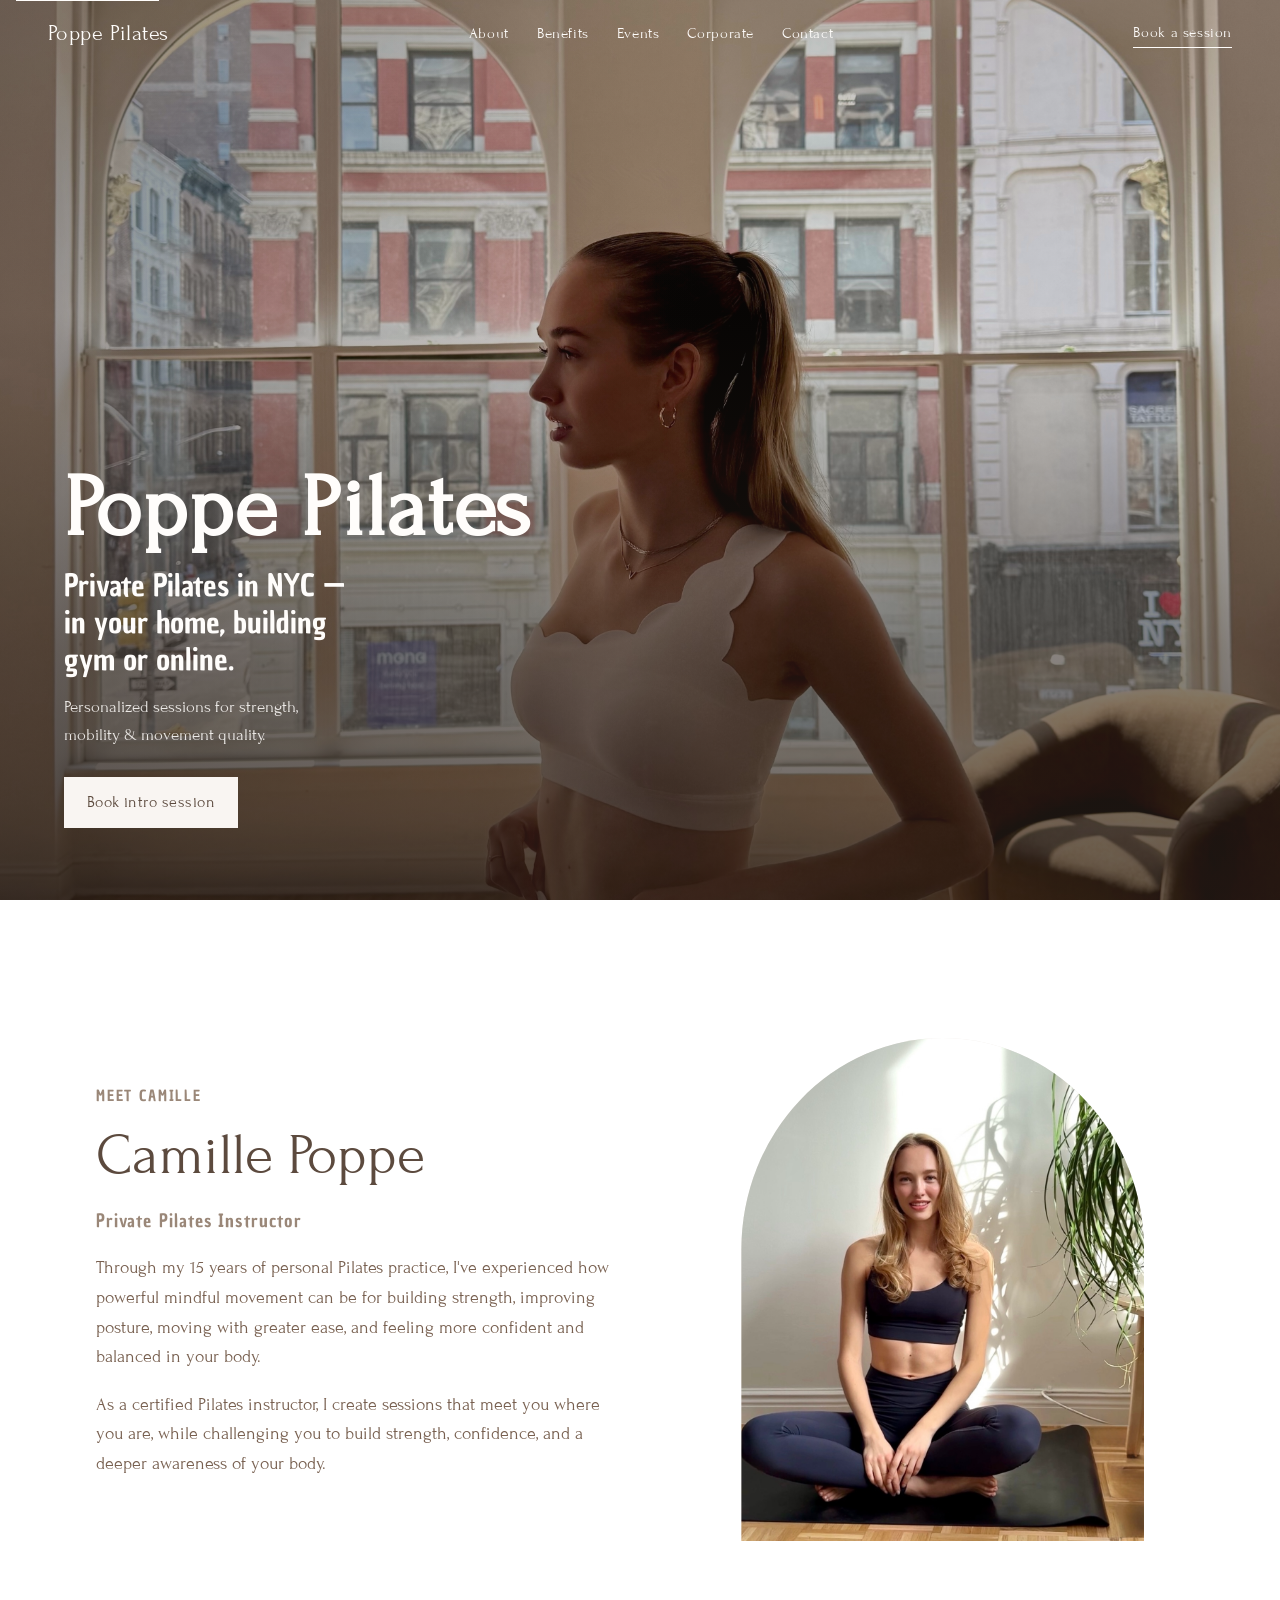
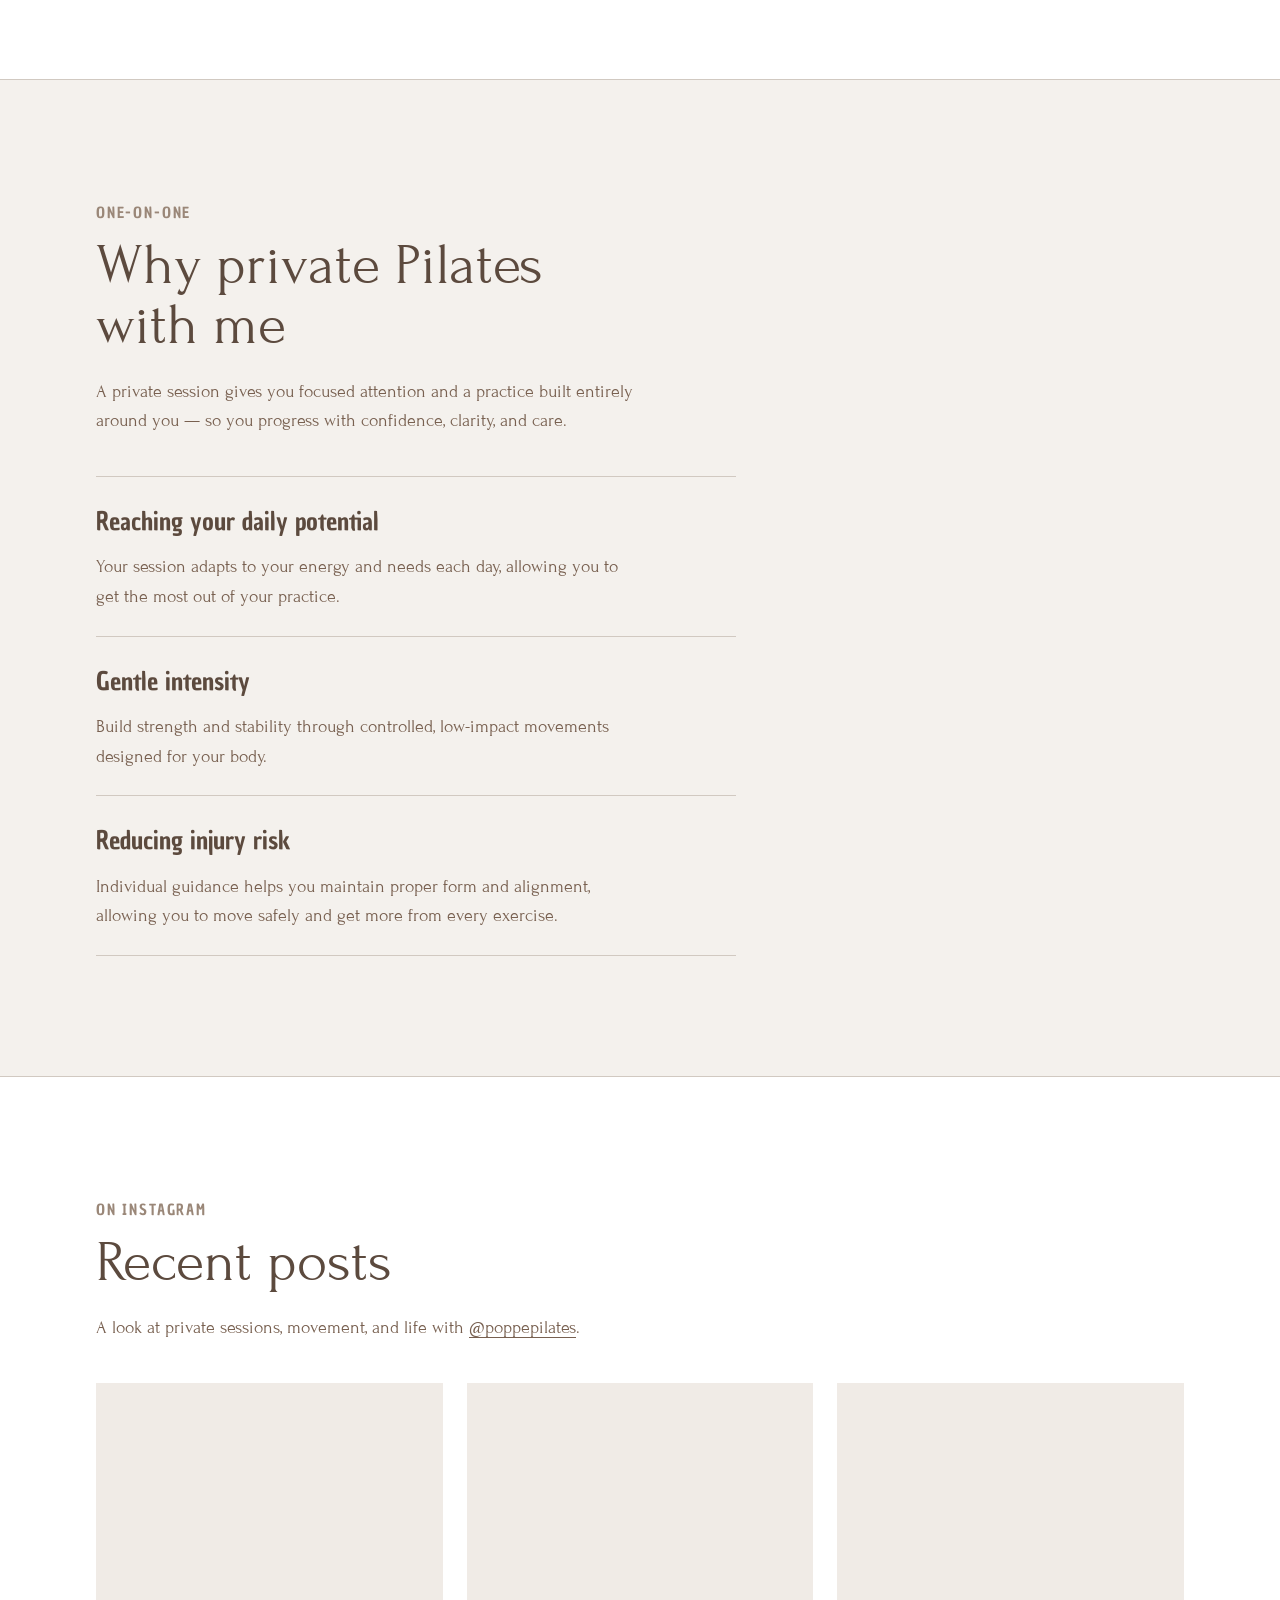
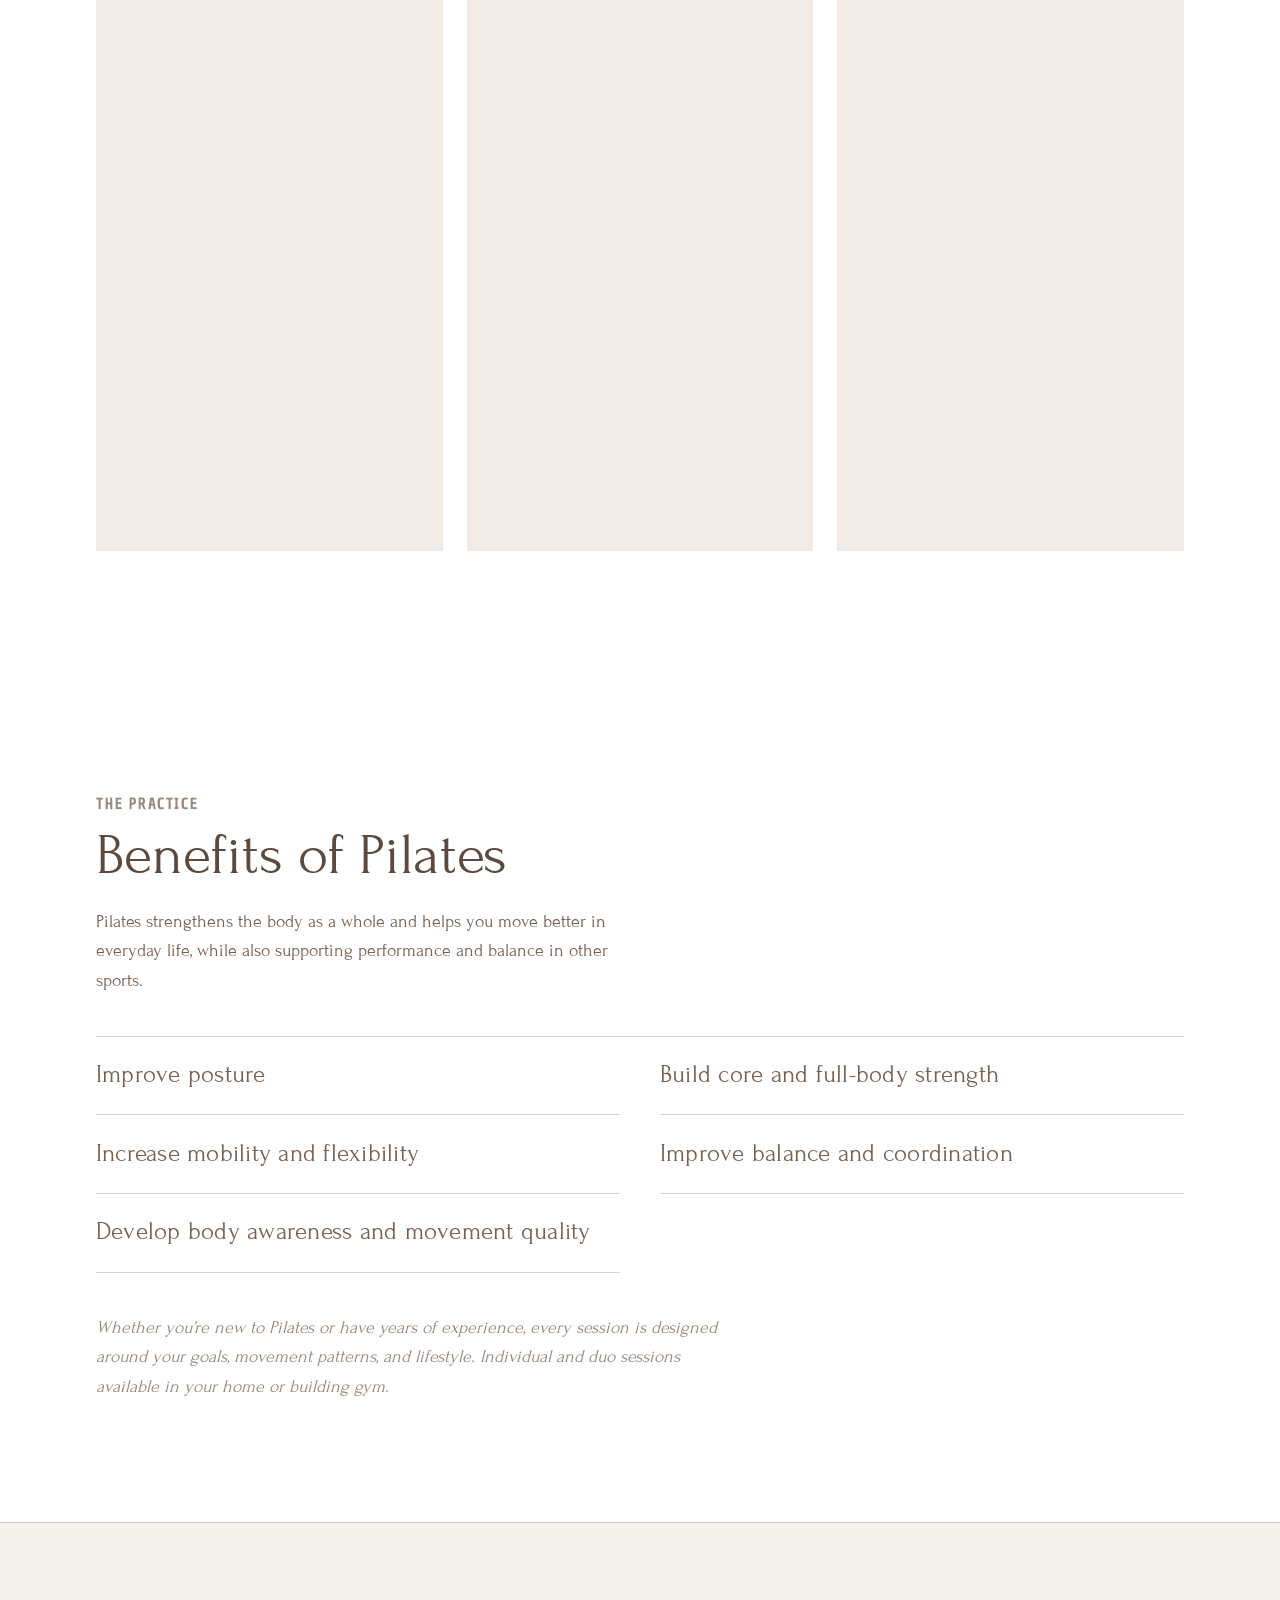
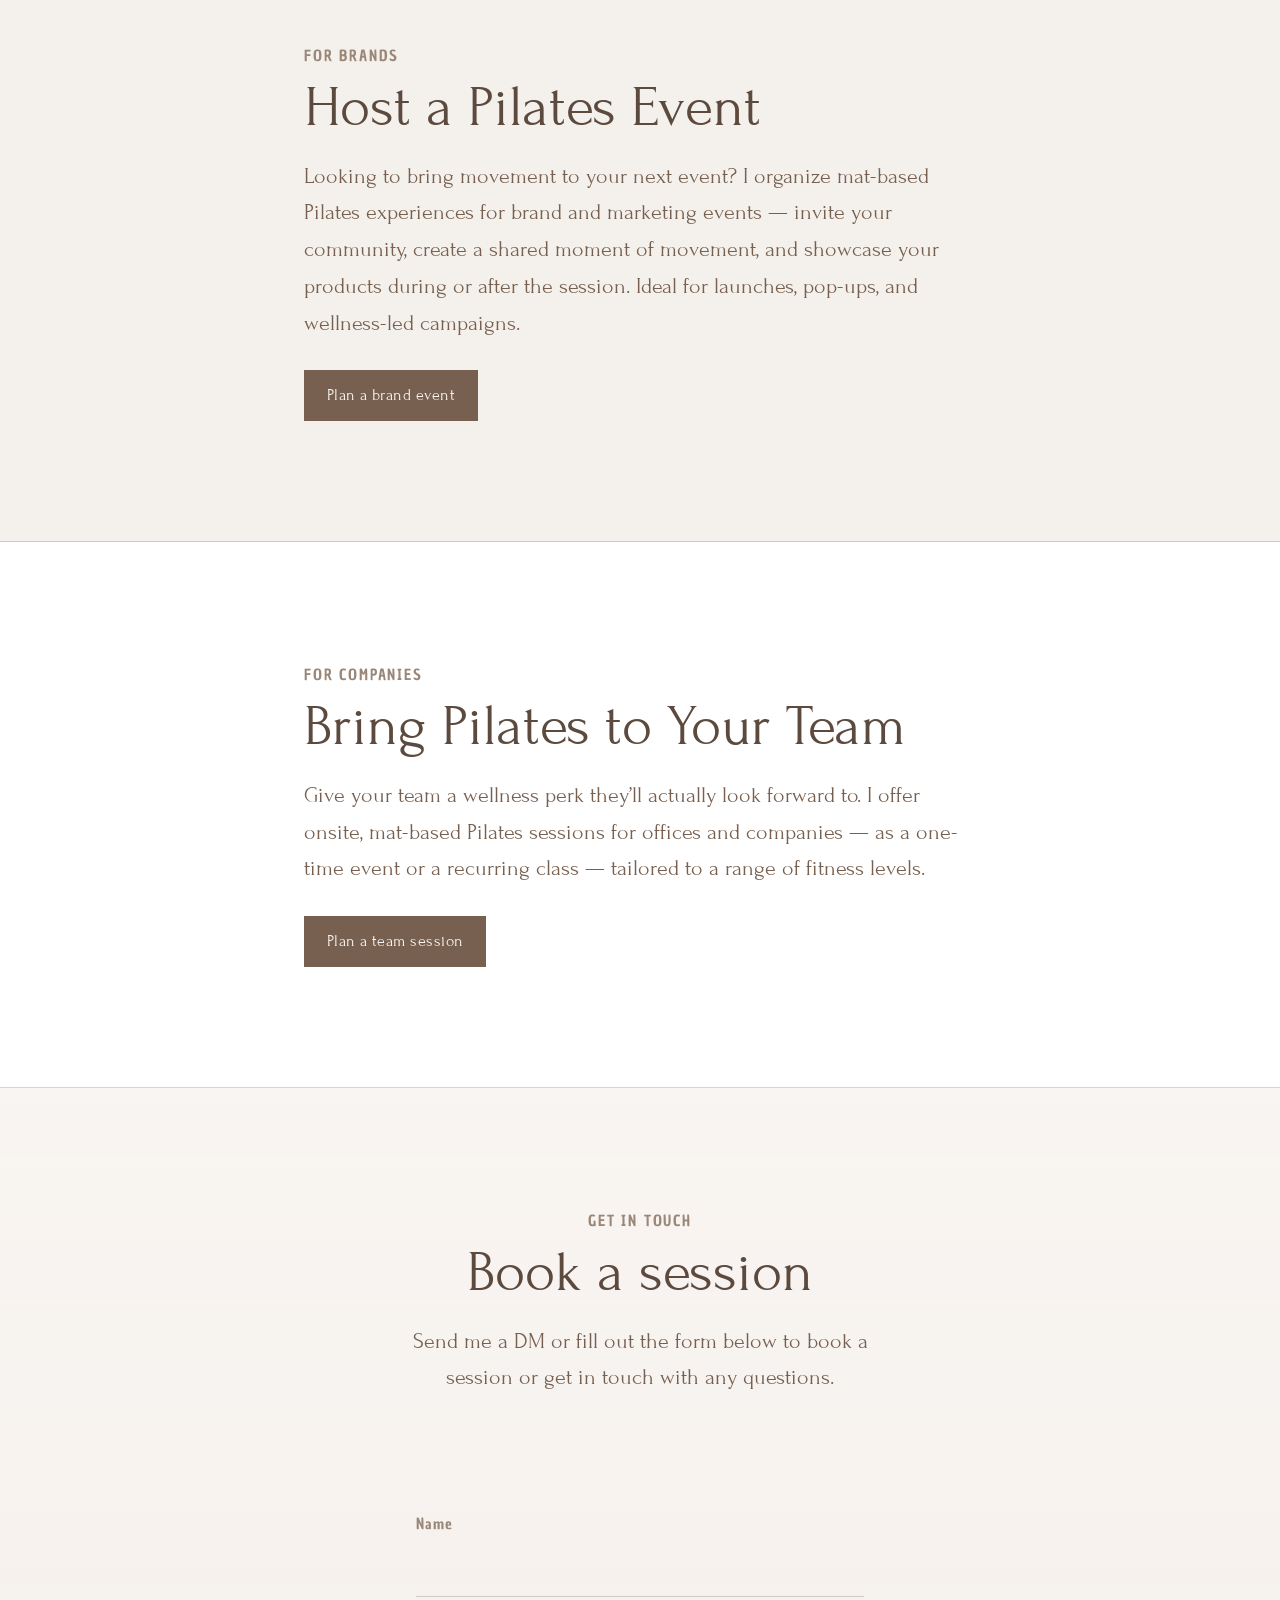
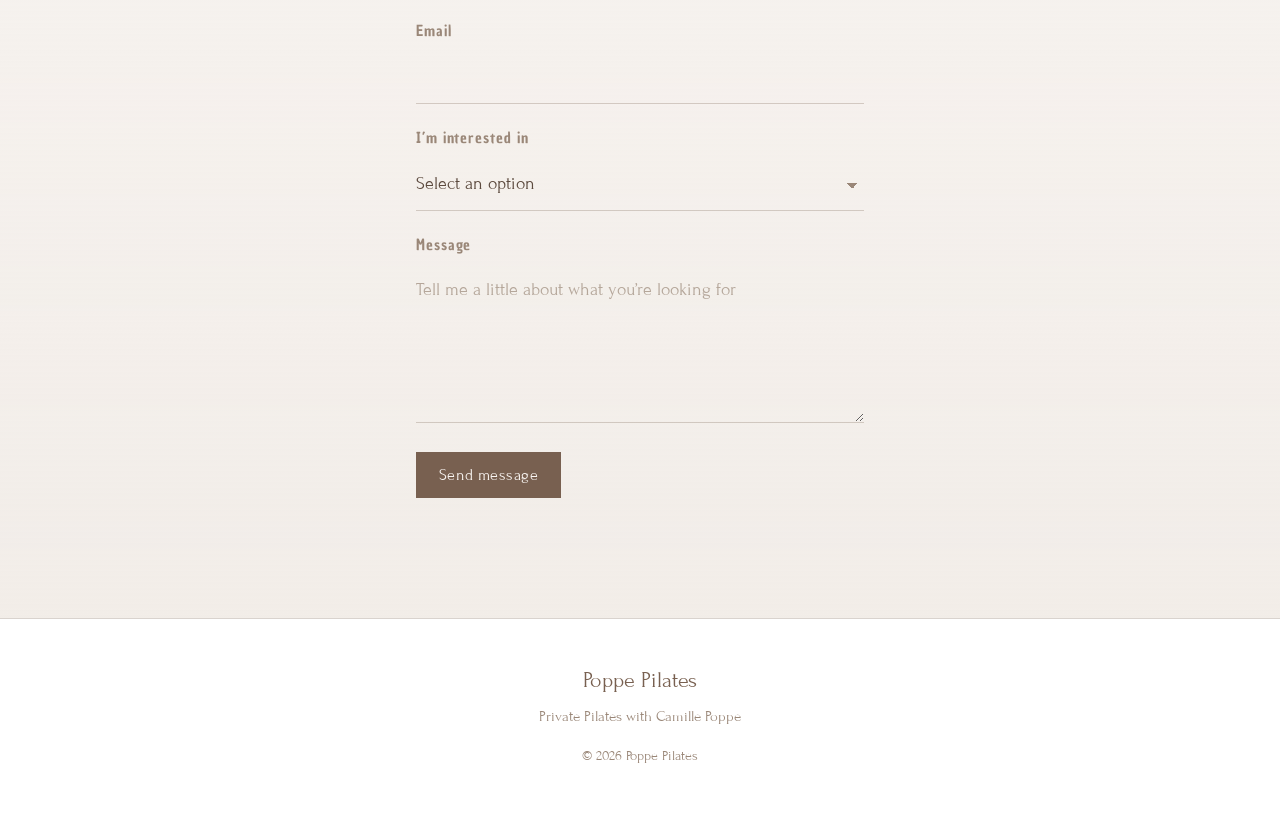
==== index.html @ 3afe51bf "Add Instagram recent posts section above Benefits. Embed the latest three @poppepilates posts in a r" ====
<!DOCTYPE html>
<html lang="en">
  <head>
    <meta charset="UTF-8" />
    <meta name="viewport" content="width=device-width, initial-scale=1.0" />
    <title>Poppe Pilates | Private Pilates with Camille Poppe</title>
    <meta
      name="description"
      content="Private Pilates in your home, building gym or online. Personalized sessions for strength, mobility and movement quality with Camille Poppe."
    />
    <link rel="preconnect" href="https://fonts.googleapis.com" />
    <link rel="preconnect" href="https://fonts.gstatic.com" crossorigin />
    <link
      href="https://fonts.googleapis.com/css2?family=Chau+Philomene+One&amp;family=Forum&amp;display=swap"
      rel="stylesheet"
    />
    <link rel="stylesheet" href="css/styles.css" />
  </head>
  <body>
    <a class="skip-link" href="#main">Skip to content</a>

    <header class="site-header" data-header>
      <a class="logo" href="#top">Poppe Pilates</a>
      <nav class="nav" aria-label="Primary">
        <a href="#about">About</a>
        <a href="#benefits">Benefits</a>
        <a href="#events">Events</a>
        <a href="#corporate">Corporate</a>
        <a href="#contact">Contact</a>
      </nav>
      <a class="header-cta" href="#contact">Book a session</a>
      <button
        class="nav-toggle"
        type="button"
        aria-expanded="false"
        aria-controls="mobile-nav"
        data-nav-toggle
      >
        <span class="sr-only">Menu</span>
        <span></span>
        <span></span>
      </button>
    </header>

    <div class="mobile-nav" id="mobile-nav" data-mobile-nav hidden>
      <a href="#about">About</a>
      <a href="#benefits">Benefits</a>
      <a href="#brands">Brands</a>
      <a href="#teams">Companies</a>
      <a href="#contact">Contact</a>
      <a class="mobile-cta" href="#contact">Book a Session</a>
    </div>

    <main id="main">
      <section class="hero" id="top">
        <div class="hero-media" aria-hidden="true">
          <img
            src="assets/images/camille2.JPG"
            alt=""
            width="1600"
            height="2000"
            fetchpriority="high"
          />
          <div class="hero-veil"></div>
        </div>
        <div class="hero-content">
          <h1 class="hero-brand reveal" data-reveal>Poppe Pilates</h1>
          <p class="hero-title reveal" data-reveal>
            Private Pilates in NYC &mdash; in your home, building gym or online.
          </p>
          <p class="hero-lede reveal" data-reveal>
            Personalized sessions for strength, mobility &amp; movement quality.
          </p>
          <div class="hero-actions reveal" data-reveal>
            <a class="btn btn-primary" href="#contact">Book intro session</a>
          </div>
        </div>
      </section>

      <section class="section about" id="about">
        <div class="section-inner about-grid">
          <div class="about-copy">
            <p class="eyebrow reveal" data-reveal>Meet Camille</p>
            <h2 class="section-title reveal" data-reveal>Camille Poppe</h2>
            <p class="role reveal" data-reveal>Private Pilates Instructor</p>
            <p class="reveal" data-reveal>
              Through my 15 years of personal Pilates practice, I've experienced
              how powerful mindful movement can be for building strength,
              improving posture, moving with greater ease, and feeling more
              confident and balanced in your body.
            </p>
            <p class="reveal" data-reveal>
              As a certified Pilates instructor, I create sessions that meet you where you are, while challenging you to build strength, confidence, and a deeper awareness of your body.
            </p>
          </div>
          <figure class="about-portrait reveal" data-reveal>
            <div class="portrait-frame">
              <img
                src="assets/images/camille.jpg"
                alt="Camille Poppe seated on a mat, smiling"
                width="900"
                height="1125"
                loading="lazy"
              />
            </div>
          </figure>
        </div>
      </section>

      <section class="section method" id="method">
        <div class="section-inner">
          <div class="benefits-intro">
            <p class="eyebrow reveal" data-reveal>One-on-one</p>
            <h2 class="section-title reveal" data-reveal>
              Why private Pilates with me
            </h2>
            <p class="reveal" data-reveal>
              A private session gives you focused attention and a practice built
              entirely around you &mdash; so you progress with confidence, clarity,
              and care.
            </p>
          </div>
          <div class="private-points">
            <article class="private-point reveal" data-reveal>
              <h3>Reaching your daily potential</h3>
              <p>
                Your session adapts to your energy and needs each day, allowing you to get the most out of your practice.
            </article>
            <article class="private-point reveal" data-reveal>
              <h3>Gentle intensity</h3>
              <p>
               Build strength and stability through controlled, low-impact movements designed for your body. 
              </p>
            </article>
            <article class="private-point reveal" data-reveal>
              <h3>Reducing injury risk</h3>
              <p>
                Individual guidance helps you maintain proper form and alignment, allowing you to move safely and get more from every exercise. 
              </p>
            </article>
          </div>
        </div>
      </section>

      <section class="section instagram" id="instagram">
        <div class="section-inner">
          <div class="instagram-intro">
            <p class="eyebrow reveal" data-reveal>On Instagram</p>
            <h2 class="section-title reveal" data-reveal>Recent posts</h2>
            <p class="reveal" data-reveal>
              A look at private sessions, movement, and life with
              <a
                href="https://www.instagram.com/poppepilates/"
                target="_blank"
                rel="noopener noreferrer"
                >@poppepilates</a
              >.
            </p>
          </div>
          <div class="instagram-grid">
            <iframe
              class="instagram-embed reveal"
              data-reveal
              src="https://www.instagram.com/p/DcHvBOzuPgE/embed"
              title="Latest Instagram post from Poppe Pilates"
              loading="lazy"
              allowtransparency="true"
            ></iframe>
            <iframe
              class="instagram-embed reveal"
              data-reveal
              src="https://www.instagram.com/p/DbtVFc8Olz0/embed"
              title="Recent Instagram post from Poppe Pilates"
              loading="lazy"
              allowtransparency="true"
            ></iframe>
            <iframe
              class="instagram-embed reveal"
              data-reveal
              src="https://www.instagram.com/p/DbtTYXzlq5y/embed"
              title="Recent Instagram post from Poppe Pilates"
              loading="lazy"
              allowtransparency="true"
            ></iframe>
          </div>
        </div>
      </section>

      <section class="section benefits" id="benefits">
        <div class="section-inner">
          <div class="benefits-intro">
            <p class="eyebrow reveal" data-reveal>The practice</p>
            <h2 class="section-title reveal" data-reveal>Benefits of Pilates</h2>
            <p class="reveal" data-reveal>
              Pilates strengthens the body as a whole and helps you move better
              in everyday life, while also supporting performance and balance in
              other sports.
            </p>
          </div>
          <ul class="benefit-list">
            <li class="reveal" data-reveal>Improve posture</li>
            <li class="reveal" data-reveal>Build core and full-body strength</li>
            <li class="reveal" data-reveal>Increase mobility and flexibility</li>
            <li class="reveal" data-reveal>Improve balance and coordination</li>
            <li class="reveal" data-reveal>
              Develop body awareness and movement quality
            </li>
          </ul>
          <p class="personalized reveal" data-reveal>
            Whether you&rsquo;re new to Pilates or have years of experience, every
            session is designed around your goals, movement patterns, and
            lifestyle. Individual and duo sessions available in your home or
            building gym.
          </p>
        </div>
      </section>

      <section class="section offer offer-brands" id="events">
        <div class="section-inner offer-inner">
          <p class="eyebrow reveal" data-reveal>For brands</p>
          <h2 class="section-title reveal" data-reveal>
            Host a Pilates Event
          </h2>
          <p class="lead reveal" data-reveal>
            Looking to bring movement to your next event? I organize mat-based Pilates
            experiences for brand and marketing events &mdash; invite your
            community, create a shared moment of movement, and showcase your
            products during or after the session. Ideal for launches, pop-ups,
            and wellness-led campaigns.
          </p>
          <div class="offer-cta reveal" data-reveal>
            <a class="btn btn-primary" href="#contact">Plan a brand event</a>
          </div>
        </div>
      </section>

      <section class="section offer offer-teams" id="corporate">
        <div class="section-inner offer-inner">
          <p class="eyebrow reveal" data-reveal>For companies</p>
          <h2 class="section-title reveal" data-reveal>
            Bring Pilates to Your Team
          </h2>
          <p class="lead reveal" data-reveal>
            Give your team a wellness perk they&rsquo;ll actually look forward to. I
            offer onsite, mat-based Pilates sessions for offices and companies
            &mdash; as a one-time event or a recurring class &mdash; tailored to
            a range of fitness levels.
          </p>
          <div class="offer-cta reveal" data-reveal>
            <a class="btn btn-primary" href="#contact">Plan a team session</a>
          </div>
        </div>
      </section>

      <section class="section contact" id="contact">
        <div class="section-inner contact-inner">
          <p class="eyebrow reveal" data-reveal>Get in touch</p>
          <h2 class="section-title reveal" data-reveal>Book a session</h2>
          <p class="lead reveal" data-reveal>
            Send me a DM or fill out the form below to book a session or get in touch with any questions.
          </p>

          <p class="instagram-link reveal" data-reveal>
            <a
              href="https://www.instagram.com/poppepilates"
              target="_blank"
              rel="noopener noreferrer"
            >
              <span class="contact-icon" aria-hidden="true">
                <svg viewBox="0 0 24 24" fill="none" stroke="currentColor" stroke-width="1.4">
                  <rect x="4" y="4" width="16" height="16" rx="4" />
                  <circle cx="12" cy="12" r="3.5" />
                  <circle cx="17.2" cy="6.8" r="0.8" fill="currentColor" stroke="none" />
                </svg>
              </span>
              @poppepilates
            </a>
          </p>

          <form
            class="contact-form reveal"
            data-reveal
            action="https://formsubmit.co/camille@poppepilates.com"
            method="POST"
          >
            <input type="hidden" name="_subject" value="New inquiry from Poppe Pilates website" />
            <input type="hidden" name="_template" value="table" />
            <input type="hidden" name="_captcha" value="false" />
            <input type="text" name="_honey" class="honey" tabindex="-1" autocomplete="off" aria-hidden="true" />

            <label>
              <span>Name</span>
              <input type="text" name="name" required autocomplete="name" />
            </label>

            <label>
              <span>Email</span>
              <input type="email" name="email" required autocomplete="email" />
            </label>

            <label>
              <span>I&rsquo;m interested in</span>
              <select name="interest" required>
                <option value="" disabled selected>Select an option</option>
                <option value="Private session">Private session</option>
                <option value="Duo session">Duo session</option>
                <option value="Team / company session">Team / company session</option>
                <option value="Brand event">Brand event</option>
                <option value="Other">Other</option>
              </select>
            </label>

            <label>
              <span>Message</span>
              <textarea name="message" rows="5" required placeholder="Tell me a little about what you&rsquo;re looking for"></textarea>
            </label>

            <button class="btn btn-primary" type="submit">Send message</button>
          </form>
        </div>
      </section>
    </main>

    <footer class="site-footer">
      <p class="footer-brand">Poppe Pilates</p>
      <p>Private Pilates with Camille Poppe</p>
      <p class="footer-meta">&copy; <span data-year></span> Poppe Pilates</p>
    </footer>

    <script src="js/main.js"></script>
  </body>
</html>
---- css/styles.css ----
:root {
  --cream: #f9f5f2;
  --cream-deep: #f0ebe6;
  --taupe: #786050;
  --taupe-soft: #9a8778;
  --taupe-deep: #5c4a3e;
  --ink: #3f322b;
  --line: color-mix(in srgb, var(--taupe) 28%, transparent);
  --white: #fffdfb;
  --font-display: "Forum", "Times New Roman", serif;
  --font-accent: "Chau Philomene One", "Forum", serif;
  --ease: cubic-bezier(0.22, 1, 0.36, 1);
  --header-h: 4.25rem;
}

*,
*::before,
*::after {
  box-sizing: border-box;
}

html {
  scroll-behavior: smooth;
}

body {
  margin: 0;
  font-family: var(--font-display);
  font-size: 1.125rem;
  line-height: 1.65;
  color: var(--taupe);
  background:
    radial-gradient(ellipse 80% 50% at 10% 0%, #fff 0%, transparent 55%),
    radial-gradient(ellipse 60% 40% at 90% 20%, #efe8e1 0%, transparent 50%),
    linear-gradient(180deg, var(--cream) 0%, var(--cream-deep) 100%);
  background-attachment: fixed;
  -webkit-font-smoothing: antialiased;
  text-rendering: optimizeLegibility;
}

img {
  max-width: 100%;
  display: block;
}

a {
  color: inherit;
  text-decoration-thickness: 1px;
  text-underline-offset: 0.22em;
}

a:hover {
  color: var(--taupe-deep);
}

.sr-only {
  position: absolute;
  width: 1px;
  height: 1px;
  padding: 0;
  margin: -1px;
  overflow: hidden;
  clip: rect(0, 0, 0, 0);
  white-space: nowrap;
  border: 0;
}

.skip-link {
  position: absolute;
  left: 1rem;
  top: -3rem;
  z-index: 100;
  background: var(--white);
  padding: 0.6rem 1rem;
  transition: top 0.2s var(--ease);
}

.skip-link:focus {
  top: 1rem;
}

/* Header */
.site-header {
  position: fixed;
  inset: 0 0 auto;
  z-index: 50;
  display: flex;
  align-items: center;
  justify-content: space-between;
  gap: 1.5rem;
  height: var(--header-h);
  padding: 0 clamp(1.25rem, 4vw, 3rem);
  transition:
    background 0.35s var(--ease),
    color 0.35s var(--ease),
    box-shadow 0.35s var(--ease),
    backdrop-filter 0.35s var(--ease);
  color: var(--white);
}

.site-header.is-scrolled,
.site-header.is-open {
  background: color-mix(in srgb, var(--cream) 92%, transparent);
  color: var(--taupe);
  backdrop-filter: blur(12px);
  box-shadow: 0 1px 0 var(--line);
}

.logo {
  font-family: var(--font-display);
  font-size: 1.35rem;
  letter-spacing: 0.02em;
  text-decoration: none;
}

.nav {
  display: none;
  gap: 1.75rem;
}

.nav a,
.header-cta {
  text-decoration: none;
  font-size: 0.95rem;
  letter-spacing: 0.04em;
}

.header-cta {
  display: none;
  border-bottom: 1px solid currentColor;
  padding-bottom: 0.1rem;
}

.nav-toggle {
  width: 2.5rem;
  height: 2.5rem;
  border: 0;
  background: transparent;
  color: inherit;
  display: grid;
  place-content: center;
  gap: 0.4rem;
  cursor: pointer;
  padding: 0;
}

.nav-toggle span:not(.sr-only) {
  display: block;
  width: 1.35rem;
  height: 1.5px;
  background: currentColor;
  transition: transform 0.3s var(--ease), opacity 0.3s var(--ease);
}

.site-header.is-open .nav-toggle span:nth-child(2) {
  transform: translateY(2.75px) rotate(45deg);
}

.site-header.is-open .nav-toggle span:nth-child(3) {
  transform: translateY(-2.75px) rotate(-45deg);
}

.mobile-nav {
  position: fixed;
  inset: var(--header-h) 0 auto;
  z-index: 40;
  display: grid;
  gap: 0.25rem;
  padding: 1rem 1.5rem 1.5rem;
  background: color-mix(in srgb, var(--cream) 96%, transparent);
  backdrop-filter: blur(14px);
  border-bottom: 1px solid var(--line);
  transform-origin: top;
  animation: drop 0.35s var(--ease);
}

.mobile-nav[hidden] {
  display: none;
}

.mobile-nav a {
  text-decoration: none;
  padding: 0.85rem 0.25rem;
  font-size: 1.15rem;
  border-bottom: 1px solid var(--line);
}

.mobile-nav .mobile-cta {
  border: 0;
  margin-top: 0.5rem;
  font-family: var(--font-accent);
  letter-spacing: 0.04em;
}

@keyframes drop {
  from {
    opacity: 0;
    transform: translateY(-0.5rem);
  }
  to {
    opacity: 1;
    transform: translateY(0);
  }
}

@media (min-width: 860px) {
  .nav,
  .header-cta {
    display: flex;
  }

  .nav-toggle,
  .mobile-nav {
    display: none !important;
  }
}

/* Hero */
.hero {
  position: relative;
  min-height: 100svh;
  display: grid;
  align-items: end;
  color: var(--white);
  overflow: clip;
}

.hero-media {
  position: absolute;
  inset: 0;
}

.hero-media img {
  width: 100%;
  height: 100%;
  object-fit: cover;
  object-position: center center;
  transform: scale(1.06);
  animation: hero- ken 18s var(--ease) forwards;
}

@keyframes hero-ken {
  to {
    transform: scale(1);
  }
}

.hero-veil {
  position: absolute;
  inset: 0;
  background:
    linear-gradient(
      180deg,
      rgba(40, 30, 24, 0.28) 0%,
      rgba(40, 30, 24, 0.18) 35%,
      rgba(40, 30, 24, 0.55) 72%,
      rgba(40, 30, 24, 0.72) 100%
    ),
    linear-gradient(90deg, rgba(40, 30, 24, 0.35) 0%, transparent 55%);
}

.hero-content {
  position: relative;
  z-index: 1;
  width: min(40rem, 100%);
  padding: calc(var(--header-h) + 2rem) clamp(1.25rem, 5vw, 4rem) clamp(3rem, 8vh, 5rem);
}

.hero-brand {
  margin: 0 0 1rem;
  font-family: var(--font-display);
  font-size: clamp(2.75rem, 9vw, 5.5rem);
  line-height: 0.95;
  letter-spacing: 0.01em;
}

.hero-title {
  margin: 0 0 1rem;
  font-family: var(--font-accent);
  font-weight: 400;
  font-size: clamp(1.35rem, 3.2vw, 1.85rem);
  line-height: 1.25;
  max-width: 18ch;
}

.hero-lede {
  margin: 0 0 1.75rem;
  max-width: 28ch;
  font-size: 1.05rem;
  color: color-mix(in srgb, var(--white) 88%, transparent);
}

.hero-actions {
  display: flex;
  flex-wrap: wrap;
  gap: 0.85rem 1rem;
}

.btn {
  display: inline-flex;
  align-items: center;
  justify-content: center;
  min-height: 2.85rem;
  padding: 0.7rem 1.35rem;
  border: 1px solid transparent;
  font-family: var(--font-display);
  font-size: 1rem;
  letter-spacing: 0.03em;
  text-decoration: none;
  transition:
    background 0.25s var(--ease),
    color 0.25s var(--ease),
    border-color 0.25s var(--ease),
    transform 0.25s var(--ease);
}

.btn:hover {
  transform: translateY(-1px);
}

.btn-primary {
  background: var(--cream);
  color: var(--taupe-deep);
}

.btn-primary:hover {
  background: var(--white);
  color: var(--ink);
}

.btn-ghost {
  border-color: color-mix(in srgb, var(--white) 55%, transparent);
  color: var(--white);
  background: transparent;
}

.btn-ghost:hover {
  border-color: var(--white);
  color: var(--white);
}

/* Sections */
.section {
  padding: clamp(4.5rem, 12vw, 7.5rem) 0;
}

.section-inner {
  width: min(68rem, calc(100% - 2.5rem));
  margin-inline: auto;
}

.section-inner.narrow {
  width: min(40rem, calc(100% - 2.5rem));
}

.eyebrow {
  margin: 0 0 0.65rem;
  font-family: var(--font-accent);
  font-size: 0.95rem;
  letter-spacing: 0.12em;
  text-transform: uppercase;
  color: var(--taupe-soft);
}

.section-title {
  margin: 0 0 1.25rem;
  font-family: var(--font-display);
  font-weight: 400;
  font-size: clamp(2.4rem, 6vw, 3.6rem);
  line-height: 1.05;
  color: var(--taupe-deep);
}

.lead {
  margin: 0;
  font-size: clamp(1.15rem, 2.4vw, 1.35rem);
  line-height: 1.7;
}

.role {
  margin: -0.5rem 0 1.5rem;
  font-family: var(--font-accent);
  letter-spacing: 0.06em;
  color: var(--taupe-soft);
}

/* About */
.about-grid {
  display: grid;
  gap: clamp(2rem, 6vw, 4.5rem);
  align-items: center;
}

.about-copy p {
  margin: 0 0 1.1rem;
  max-width: 36rem;
}

.portrait-frame {
  position: relative;
  overflow: hidden;
  aspect-ratio: 4 / 5;
  clip-path: inset(0 round 50% 50% 0 0 / 42% 42% 0 0);
  background: var(--cream-deep);
}

.portrait-frame img {
  width: 100%;
  height: 100%;
  object-fit: cover;
  object-position: 55% 15%;
}

@media (min-width: 860px) {
  .about-grid {
    grid-template-columns: 1.05fr 0.95fr;
  }
}

/* Method */
.method {
  background: color-mix(in srgb, var(--cream-deep) 70%, transparent);
  border-block: 1px solid var(--line);
}

.private-points {
  display: grid;
  gap: 0;
  max-width: 40rem;
  border-top: 1px solid var(--line);
}

.private-point {
  padding: 1.5rem 0;
  border-bottom: 1px solid var(--line);
}

.private-point h3 {
  margin: 0 0 0.65rem;
  font-family: var(--font-accent);
  font-weight: 400;
  font-size: clamp(1.25rem, 2.8vw, 1.55rem);
  color: var(--taupe-deep);
}

.private-point p {
  margin: 0;
  max-width: 34rem;
  color: var(--taupe);
}

/* Instagram */
.instagram-intro {
  max-width: 34rem;
  margin-bottom: 2.5rem;
}

.instagram-grid {
  display: grid;
  gap: 1.25rem;
  grid-template-columns: 1fr;
}

.instagram-embed {
  width: 100%;
  min-height: 48rem;
  height: 52rem;
  border: 0;
  overflow: hidden;
  background: var(--cream-deep);
}

@media (min-width: 760px) {
  .instagram-grid {
    grid-template-columns: repeat(3, 1fr);
    gap: 1.5rem;
  }

  .instagram-embed {
    min-height: 44rem;
    height: 48rem;
  }
}

/* Benefits */
.benefits-intro {
  max-width: 34rem;
  margin-bottom: 2.5rem;
}

.benefit-list {
  list-style: none;
  margin: 0;
  padding: 0;
  display: grid;
  gap: 0;
  border-top: 1px solid var(--line);
}

.benefit-list li {
  padding: 1.15rem 0;
  border-bottom: 1px solid var(--line);
  font-size: clamp(1.2rem, 2.5vw, 1.55rem);
  letter-spacing: 0.01em;
}

.personalized {
  margin: 2.5rem 0 0;
  max-width: 40rem;
  font-style: italic;
  color: var(--taupe-soft);
}

@media (min-width: 760px) {
  .benefit-list {
    grid-template-columns: 1fr 1fr;
    column-gap: 2.5rem;
  }

  .benefit-list li:nth-child(odd) {
    padding-right: 1rem;
  }
}

/* Offers: teams & brands */
.offer-inner {
  width: min(42rem, calc(100% - 2.5rem));
}

.offer .lead {
  margin-bottom: 1.75rem;
}

.offer-cta .btn-primary {
  background: var(--taupe);
  color: var(--cream);
}

.offer-cta .btn-primary:hover {
  background: var(--taupe-deep);
  color: var(--white);
}

.offer-brands {
  background: color-mix(in srgb, var(--cream-deep) 70%, transparent);
  border-block: 1px solid var(--line);
}

.offer-teams {
  border-bottom: 1px solid var(--line);
}

/* Pricing */
.pricing-note {
  margin: -0.4rem 0 2rem;
  font-style: italic;
  color: var(--taupe-soft);
}

.intro-offer {
  margin: 0 0 2rem;
  padding: 1.75rem 0;
  border-block: 1px solid var(--line);
  max-width: 42rem;
}

.intro-offer h3 {
  margin: 0 0 0.85rem;
  font-family: var(--font-accent);
  font-weight: 400;
  font-size: clamp(1.35rem, 3vw, 1.7rem);
  color: var(--taupe-deep);
}

.intro-offer p {
  margin: 0;
}

.price-list {
  list-style: none;
  margin: 0;
  padding: 0;
  max-width: 34rem;
}

.price-list li {
  display: flex;
  justify-content: space-between;
  gap: 1rem;
  align-items: baseline;
  padding: 1.1rem 0;
  border-bottom: 1px solid var(--line);
  font-size: 1.2rem;
}

.price {
  font-family: var(--font-accent);
  font-size: 1.35rem;
  color: var(--taupe-deep);
  white-space: nowrap;
}

.pricing-cta {
  margin-top: 2.25rem;
}

.pricing .btn-primary {
  background: var(--taupe);
  color: var(--cream);
}

.pricing .btn-primary:hover {
  background: var(--taupe-deep);
  color: var(--white);
}

/* Contact */
.contact {
  background:
    linear-gradient(180deg, transparent, color-mix(in srgb, var(--cream-deep) 80%, transparent)),
    var(--cream);
}

.contact-inner {
  text-align: center;
}

.contact .lead {
  margin-inline: auto;
  max-width: 30rem;
}

.instagram-link {
  margin: 2rem auto 0;
  width: min(28rem, 100%);
}

.instagram-link a {
  display: inline-flex;
  align-items: center;
  gap: 0.75rem;
  text-decoration: none;
  font-size: 1.2rem;
  border-bottom: 1px solid var(--line);
  padding-bottom: 0.35rem;
}

.instagram-link a:hover {
  border-color: var(--taupe);
}

.contact-icon {
  width: 1.5rem;
  height: 1.5rem;
  flex: 0 0 auto;
  color: var(--taupe-soft);
}

.contact-icon svg {
  width: 100%;
  height: 100%;
}

.contact-form {
  margin: 2.75rem auto 0;
  width: min(28rem, 100%);
  display: grid;
  gap: 1.35rem;
  text-align: left;
}

.contact-form label {
  display: grid;
  gap: 0.45rem;
}

.contact-form label span {
  font-family: var(--font-accent);
  font-size: 0.95rem;
  letter-spacing: 0.06em;
  color: var(--taupe-soft);
}

.contact-form input,
.contact-form select,
.contact-form textarea {
  width: 100%;
  border: 0;
  border-bottom: 1px solid var(--line);
  border-radius: 0;
  background: transparent;
  padding: 0.7rem 0;
  font: inherit;
  color: var(--taupe-deep);
  outline: none;
  appearance: none;
  transition: border-color 0.2s var(--ease);
}

.contact-form select {
  background-image: linear-gradient(45deg, transparent 50%, var(--taupe-soft) 50%),
    linear-gradient(135deg, var(--taupe-soft) 50%, transparent 50%);
  background-position: calc(100% - 12px) calc(50% + 2px), calc(100% - 6px) calc(50% + 2px);
  background-size: 6px 6px, 6px 6px;
  background-repeat: no-repeat;
  padding-right: 1.5rem;
}

.contact-form textarea {
  resize: vertical;
  min-height: 7rem;
  line-height: 1.5;
}

.contact-form input:focus,
.contact-form select:focus,
.contact-form textarea:focus {
  border-color: var(--taupe);
}

.contact-form input::placeholder,
.contact-form textarea::placeholder {
  color: color-mix(in srgb, var(--taupe-soft) 70%, transparent);
}

.contact-form .btn-primary {
  justify-self: start;
  margin-top: 0.5rem;
  background: var(--taupe);
  color: var(--cream);
  cursor: pointer;
}

.contact-form .btn-primary:hover {
  background: var(--taupe-deep);
  color: var(--white);
}

.contact-form .honey {
  position: absolute;
  left: -9999px;
  width: 1px;
  height: 1px;
  opacity: 0;
  pointer-events: none;
}

/* Footer */
.site-footer {
  padding: 2.5rem clamp(1.25rem, 4vw, 3rem) 3rem;
  border-top: 1px solid var(--line);
  text-align: center;
  color: var(--taupe-soft);
  font-size: 0.95rem;
}

.footer-brand {
  margin: 0 0 0.35rem;
  font-family: var(--font-display);
  font-size: 1.4rem;
  color: var(--taupe);
}

.site-footer p {
  margin: 0.25rem 0;
}

.footer-meta {
  margin-top: 1rem !important;
  font-size: 0.85rem;
}

/* Motion */
.reveal {
  opacity: 0;
  transform: translateY(1.1rem);
  transition:
    opacity 0.8s var(--ease),
    transform 0.8s var(--ease);
}

.reveal.is-visible {
  opacity: 1;
  transform: none;
}

.hero .reveal {
  transition-delay: 0.05s;
}

.hero .hero-title {
  transition-delay: 0.18s;
}

.hero .hero-lede {
  transition-delay: 0.3s;
}

.hero .hero-actions {
  transition-delay: 0.42s;
}

@media (prefers-reduced-motion: reduce) {
  html {
    scroll-behavior: auto;
  }

  .hero-media img,
  .reveal,
  .mobile-nav {
    animation: none !important;
    transition: none !important;
    opacity: 1 !important;
    transform: none !important;
  }
}
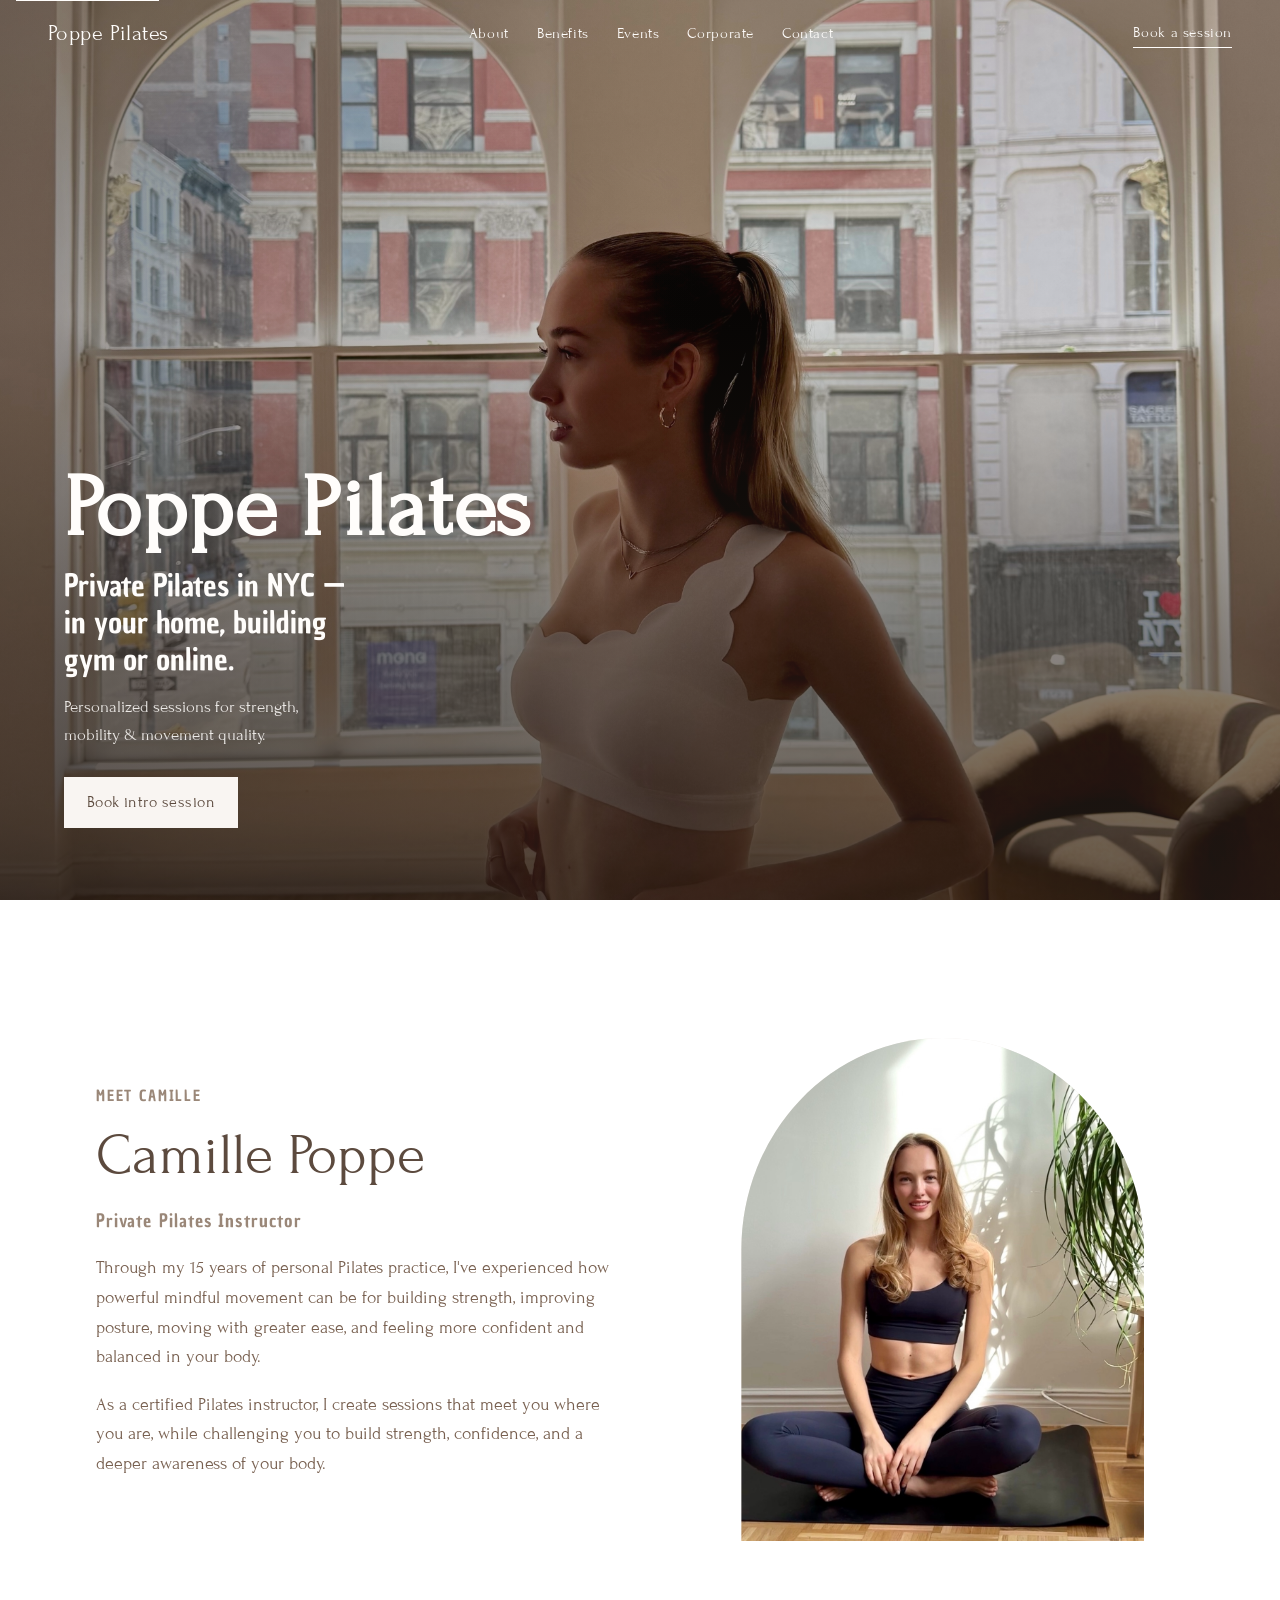
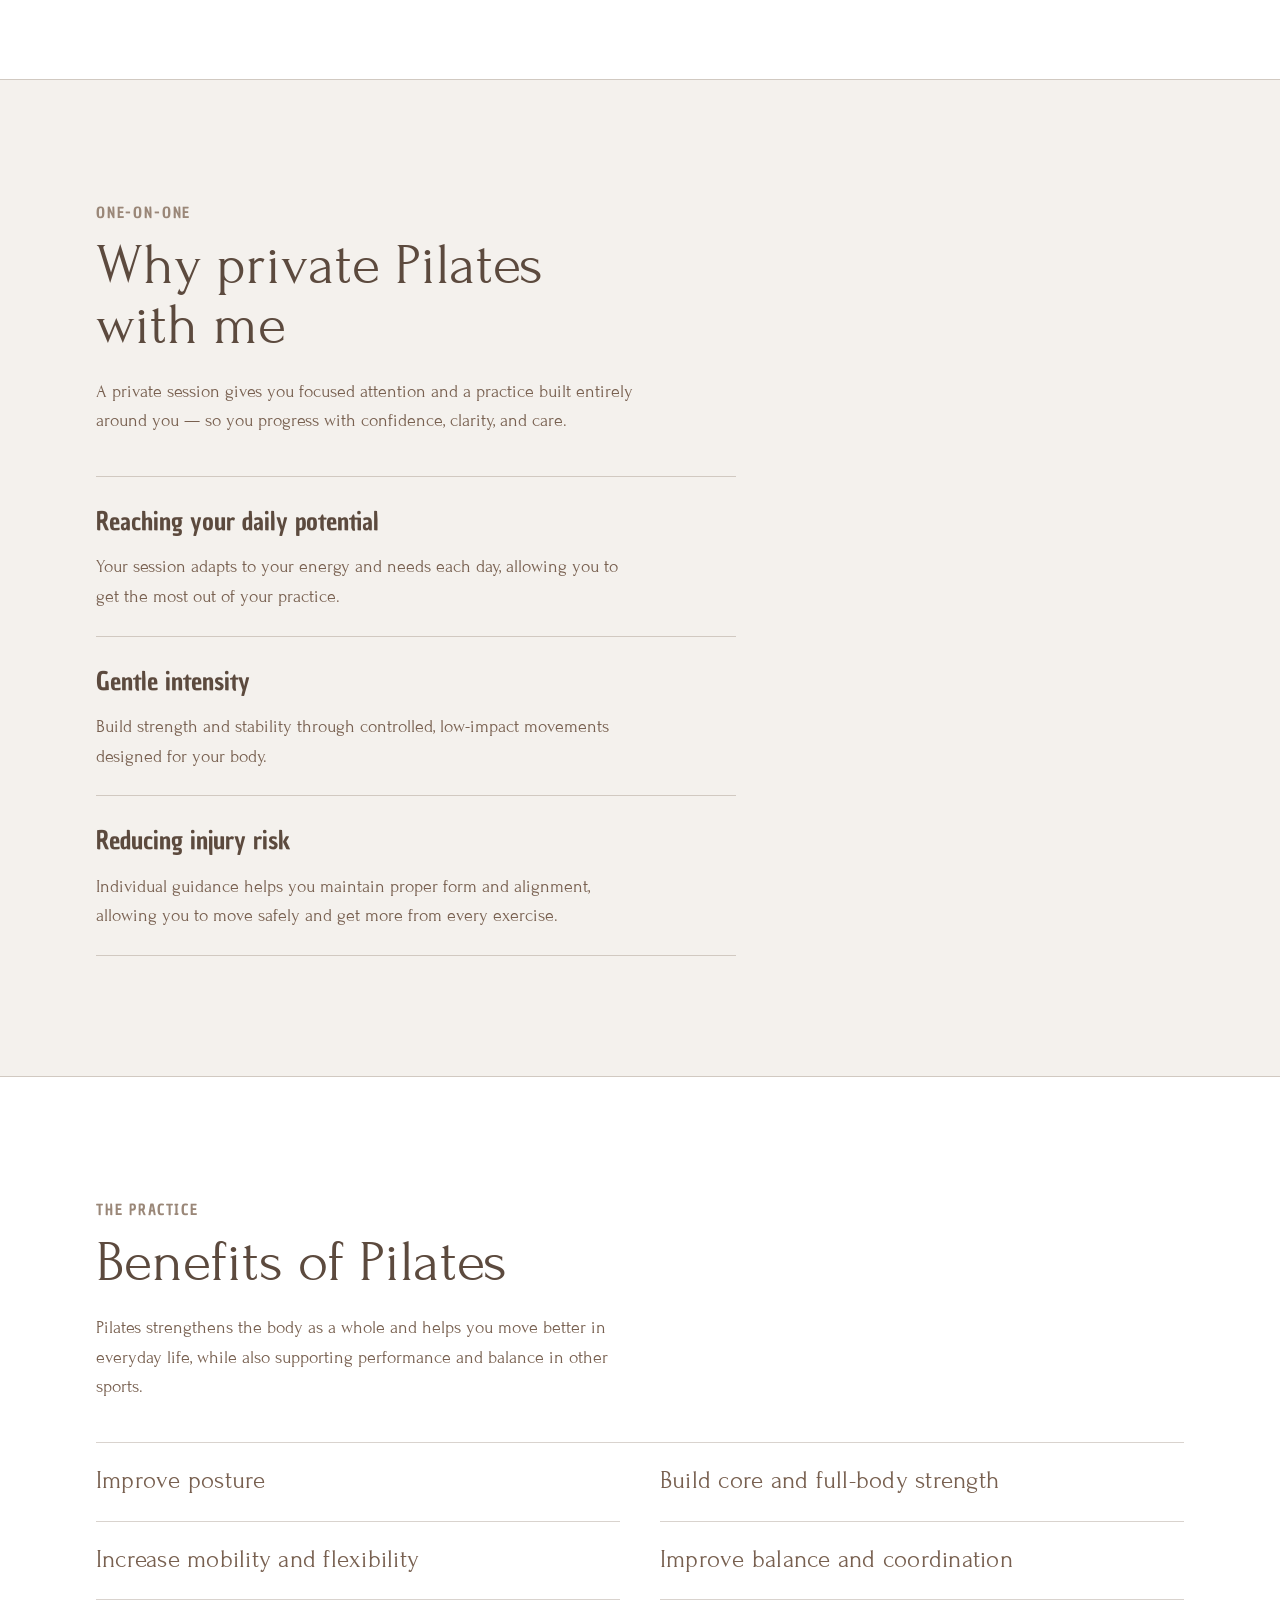
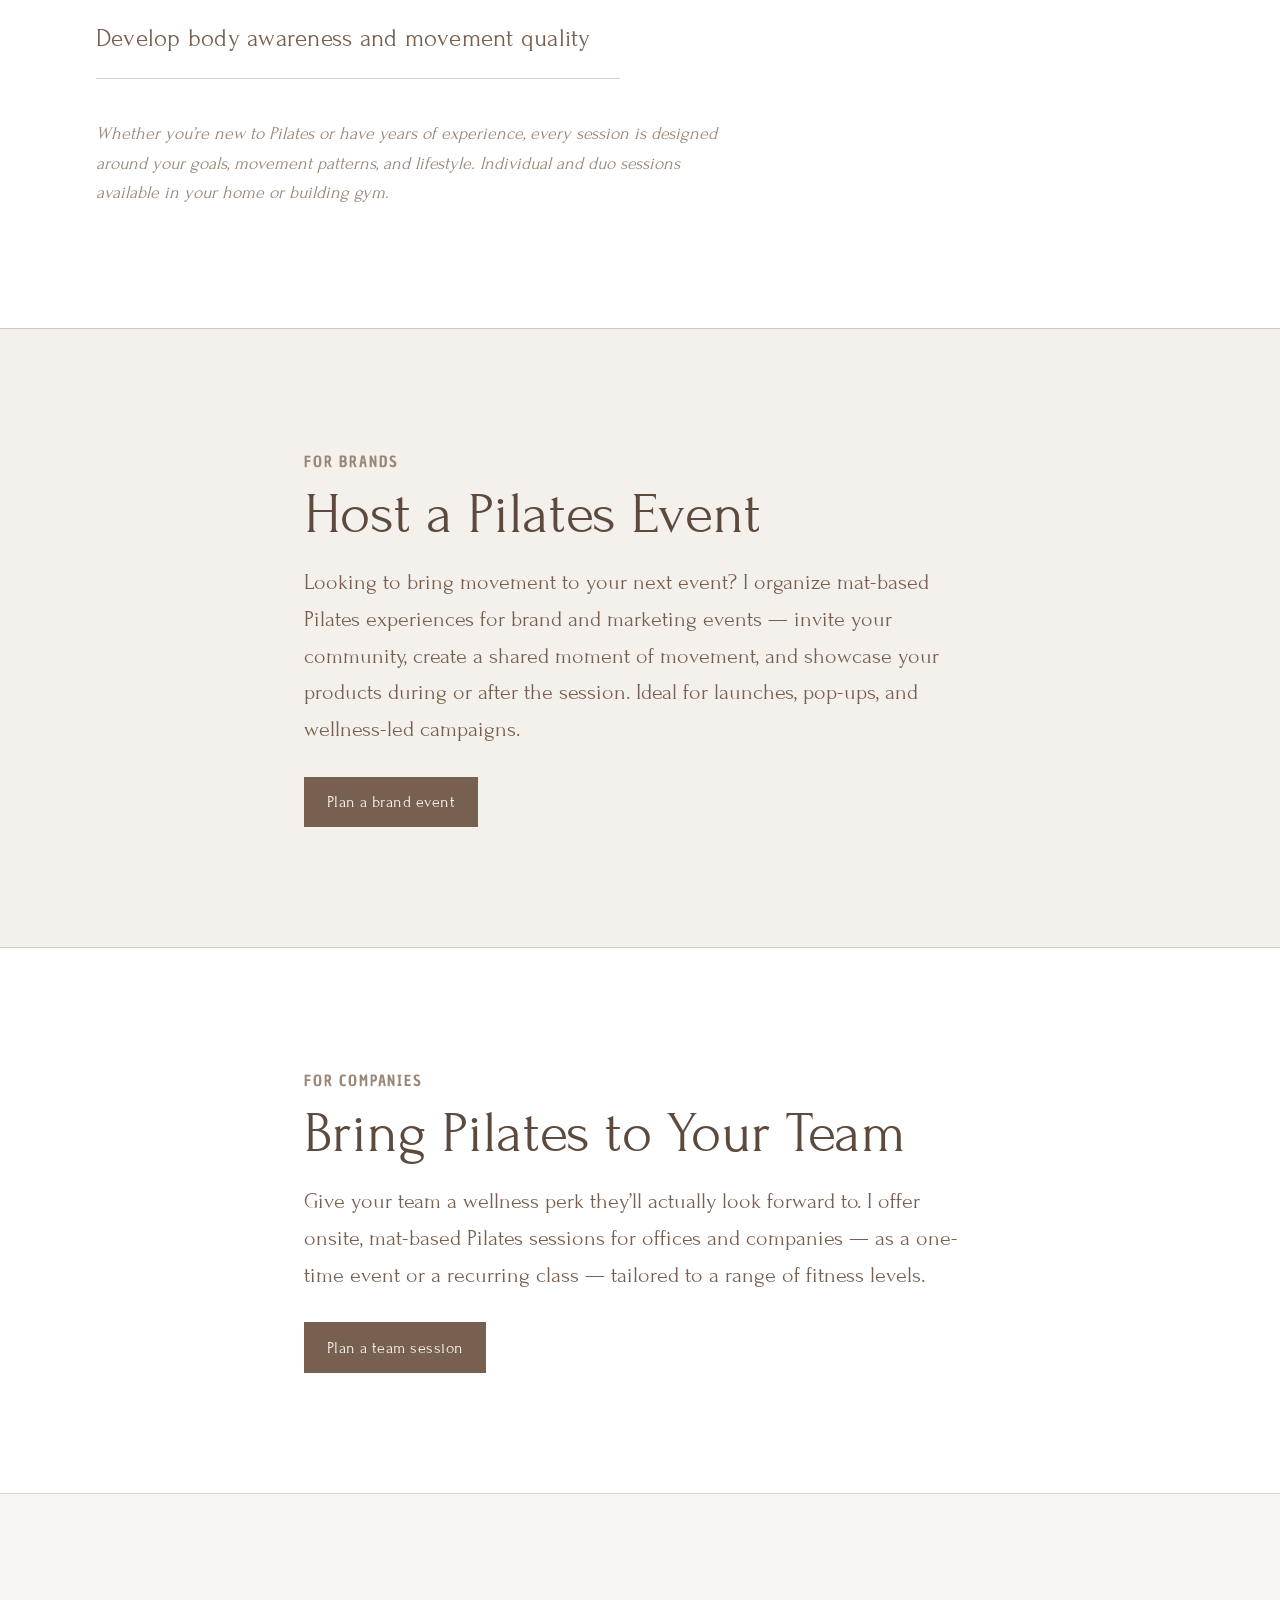
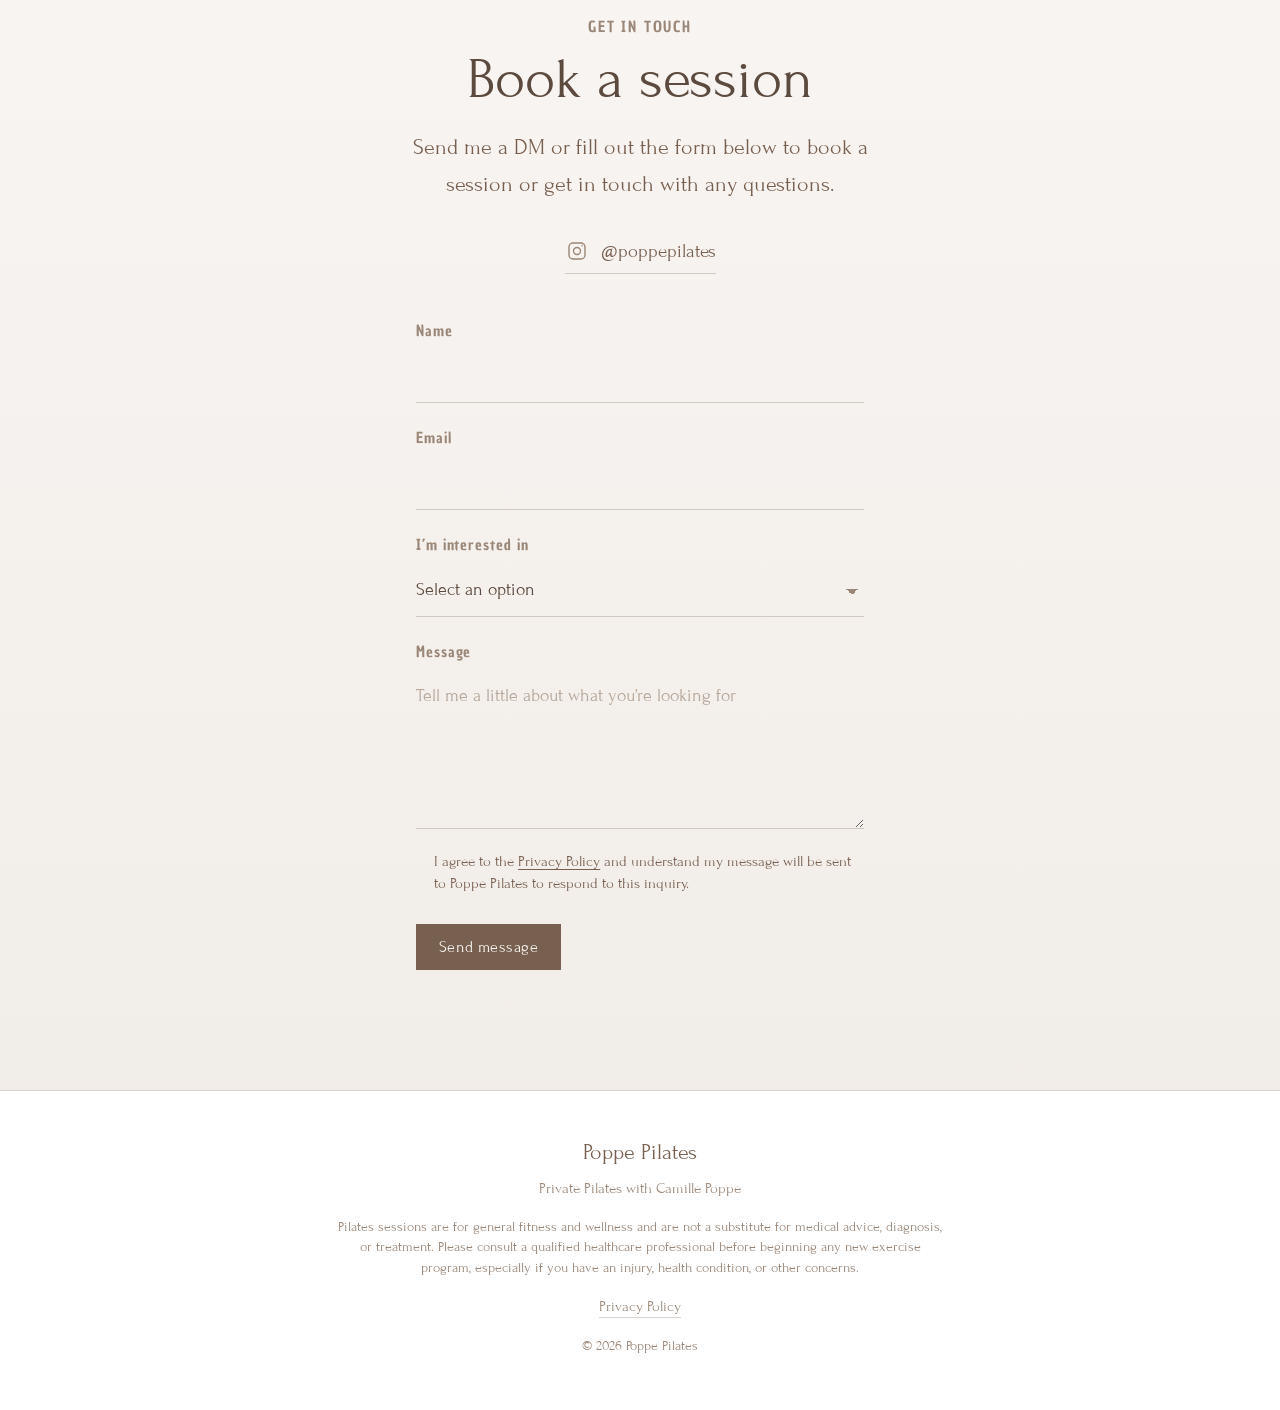
==== commit 2e8ed6e4: "Revert "Add Instagram recent posts section above Benefits." This reverts commit 3afe51bfdabb97b2bf4c" ====
--- a/index.html
+++ b/index.html
@@ -142,50 +142,6 @@
         </div>
       </section>
 
-      <section class="section instagram" id="instagram">
-        <div class="section-inner">
-          <div class="instagram-intro">
-            <p class="eyebrow reveal" data-reveal>On Instagram</p>
-            <h2 class="section-title reveal" data-reveal>Recent posts</h2>
-            <p class="reveal" data-reveal>
-              A look at private sessions, movement, and life with
-              <a
-                href="https://www.instagram.com/poppepilates/"
-                target="_blank"
-                rel="noopener noreferrer"
-                >@poppepilates</a
-              >.
-            </p>
-          </div>
-          <div class="instagram-grid">
-            <iframe
-              class="instagram-embed reveal"
-              data-reveal
-              src="https://www.instagram.com/p/DcHvBOzuPgE/embed"
-              title="Latest Instagram post from Poppe Pilates"
-              loading="lazy"
-              allowtransparency="true"
-            ></iframe>
-            <iframe
-              class="instagram-embed reveal"
-              data-reveal
-              src="https://www.instagram.com/p/DbtVFc8Olz0/embed"
-              title="Recent Instagram post from Poppe Pilates"
-              loading="lazy"
-              allowtransparency="true"
-            ></iframe>
-            <iframe
-              class="instagram-embed reveal"
-              data-reveal
-              src="https://www.instagram.com/p/DbtTYXzlq5y/embed"
-              title="Recent Instagram post from Poppe Pilates"
-              loading="lazy"
-              allowtransparency="true"
-            ></iframe>
-          </div>
-        </div>
-      </section>
-
       <section class="section benefits" id="benefits">
         <div class="section-inner">
           <div class="benefits-intro">
@@ -285,7 +241,7 @@
           >
             <input type="hidden" name="_subject" value="New inquiry from Poppe Pilates website" />
             <input type="hidden" name="_template" value="table" />
-            <input type="hidden" name="_captcha" value="false" />
+            <input type="hidden" name="_captcha" value="true" />
             <input type="text" name="_honey" class="honey" tabindex="-1" autocomplete="off" aria-hidden="true" />
 
             <label>
@@ -315,6 +271,16 @@
               <textarea name="message" rows="5" required placeholder="Tell me a little about what you&rsquo;re looking for"></textarea>
             </label>
 
+            <label class="consent">
+              <input type="checkbox" name="privacy_consent" value="yes" required />
+              <span
+                >I agree to the
+                <a href="privacy.html">Privacy Policy</a> and understand my
+                message will be sent to Poppe Pilates to respond to this
+                inquiry.</span
+              >
+            </label>
+
             <button class="btn btn-primary" type="submit">Send message</button>
           </form>
         </div>
@@ -324,6 +290,16 @@
     <footer class="site-footer">
       <p class="footer-brand">Poppe Pilates</p>
       <p>Private Pilates with Camille Poppe</p>
+      <p class="footer-disclaimer">
+        Pilates sessions are for general fitness and wellness and are not a
+        substitute for medical advice, diagnosis, or treatment. Please consult a
+        qualified healthcare professional before beginning any new exercise
+        program, especially if you have an injury, health condition, or other
+        concerns.
+      </p>
+      <p class="footer-links">
+        <a href="privacy.html">Privacy Policy</a>
+      </p>
       <p class="footer-meta">&copy; <span data-year></span> Poppe Pilates</p>
     </footer>
 
--- a/css/styles.css
+++ b/css/styles.css
@@ -449,39 +449,6 @@
   color: var(--taupe);
 }
 
-/* Instagram */
-.instagram-intro {
-  max-width: 34rem;
-  margin-bottom: 2.5rem;
-}
-
-.instagram-grid {
-  display: grid;
-  gap: 1.25rem;
-  grid-template-columns: 1fr;
-}
-
-.instagram-embed {
-  width: 100%;
-  min-height: 48rem;
-  height: 52rem;
-  border: 0;
-  overflow: hidden;
-  background: var(--cream-deep);
-}
-
-@media (min-width: 760px) {
-  .instagram-grid {
-    grid-template-columns: repeat(3, 1fr);
-    gap: 1.5rem;
-  }
-
-  .instagram-embed {
-    min-height: 44rem;
-    height: 48rem;
-  }
-}
-
 /* Benefits */
 .benefits-intro {
   max-width: 34rem;
@@ -736,6 +703,34 @@
   color: var(--white);
 }
 
+.contact-form .consent {
+  display: grid;
+  grid-template-columns: auto 1fr;
+  gap: 0.7rem;
+  align-items: start;
+  font-size: 0.95rem;
+  line-height: 1.45;
+  color: var(--taupe);
+}
+
+.contact-form .consent input {
+  width: auto;
+  margin-top: 0.2rem;
+  accent-color: var(--taupe);
+}
+
+.contact-form .consent span {
+  font-family: var(--font-display);
+  font-size: 0.95rem;
+  letter-spacing: 0;
+  text-transform: none;
+  color: var(--taupe);
+}
+
+.contact-form .consent a {
+  text-underline-offset: 0.18em;
+}
+
 .contact-form .honey {
   position: absolute;
   left: -9999px;
@@ -745,6 +740,51 @@
   pointer-events: none;
 }
 
+/* Legal */
+.legal {
+  padding-top: calc(var(--header-h) + 2.5rem);
+}
+
+.legal-inner {
+  width: min(42rem, calc(100% - 2.5rem));
+}
+
+.legal .section-title {
+  margin-bottom: 0.75rem;
+}
+
+.legal-updated {
+  margin: 0 0 2rem;
+  color: var(--taupe-soft);
+  font-style: italic;
+}
+
+.legal h2 {
+  margin: 2rem 0 0.75rem;
+  font-family: var(--font-accent);
+  font-weight: 400;
+  font-size: 1.35rem;
+  color: var(--taupe-deep);
+}
+
+.legal p,
+.legal li {
+  color: var(--taupe);
+}
+
+.legal ul {
+  margin: 0 0 1rem;
+  padding-left: 1.2rem;
+}
+
+.legal li {
+  margin: 0.35rem 0;
+}
+
+.legal-back {
+  margin-top: 2.5rem;
+}
+
 /* Footer */
 .site-footer {
   padding: 2.5rem clamp(1.25rem, 4vw, 3rem) 3rem;
@@ -765,6 +805,28 @@
   margin: 0.25rem 0;
 }
 
+.footer-disclaimer {
+  max-width: 38rem;
+  margin: 1rem auto 0 !important;
+  font-size: 0.85rem;
+  line-height: 1.5;
+}
+
+.footer-links {
+  margin-top: 1rem !important;
+}
+
+.footer-links a {
+  text-decoration: none;
+  border-bottom: 1px solid var(--line);
+  padding-bottom: 0.1rem;
+}
+
+.footer-links a:hover {
+  border-color: var(--taupe);
+  color: var(--taupe-deep);
+}
+
 .footer-meta {
   margin-top: 1rem !important;
   font-size: 0.85rem;
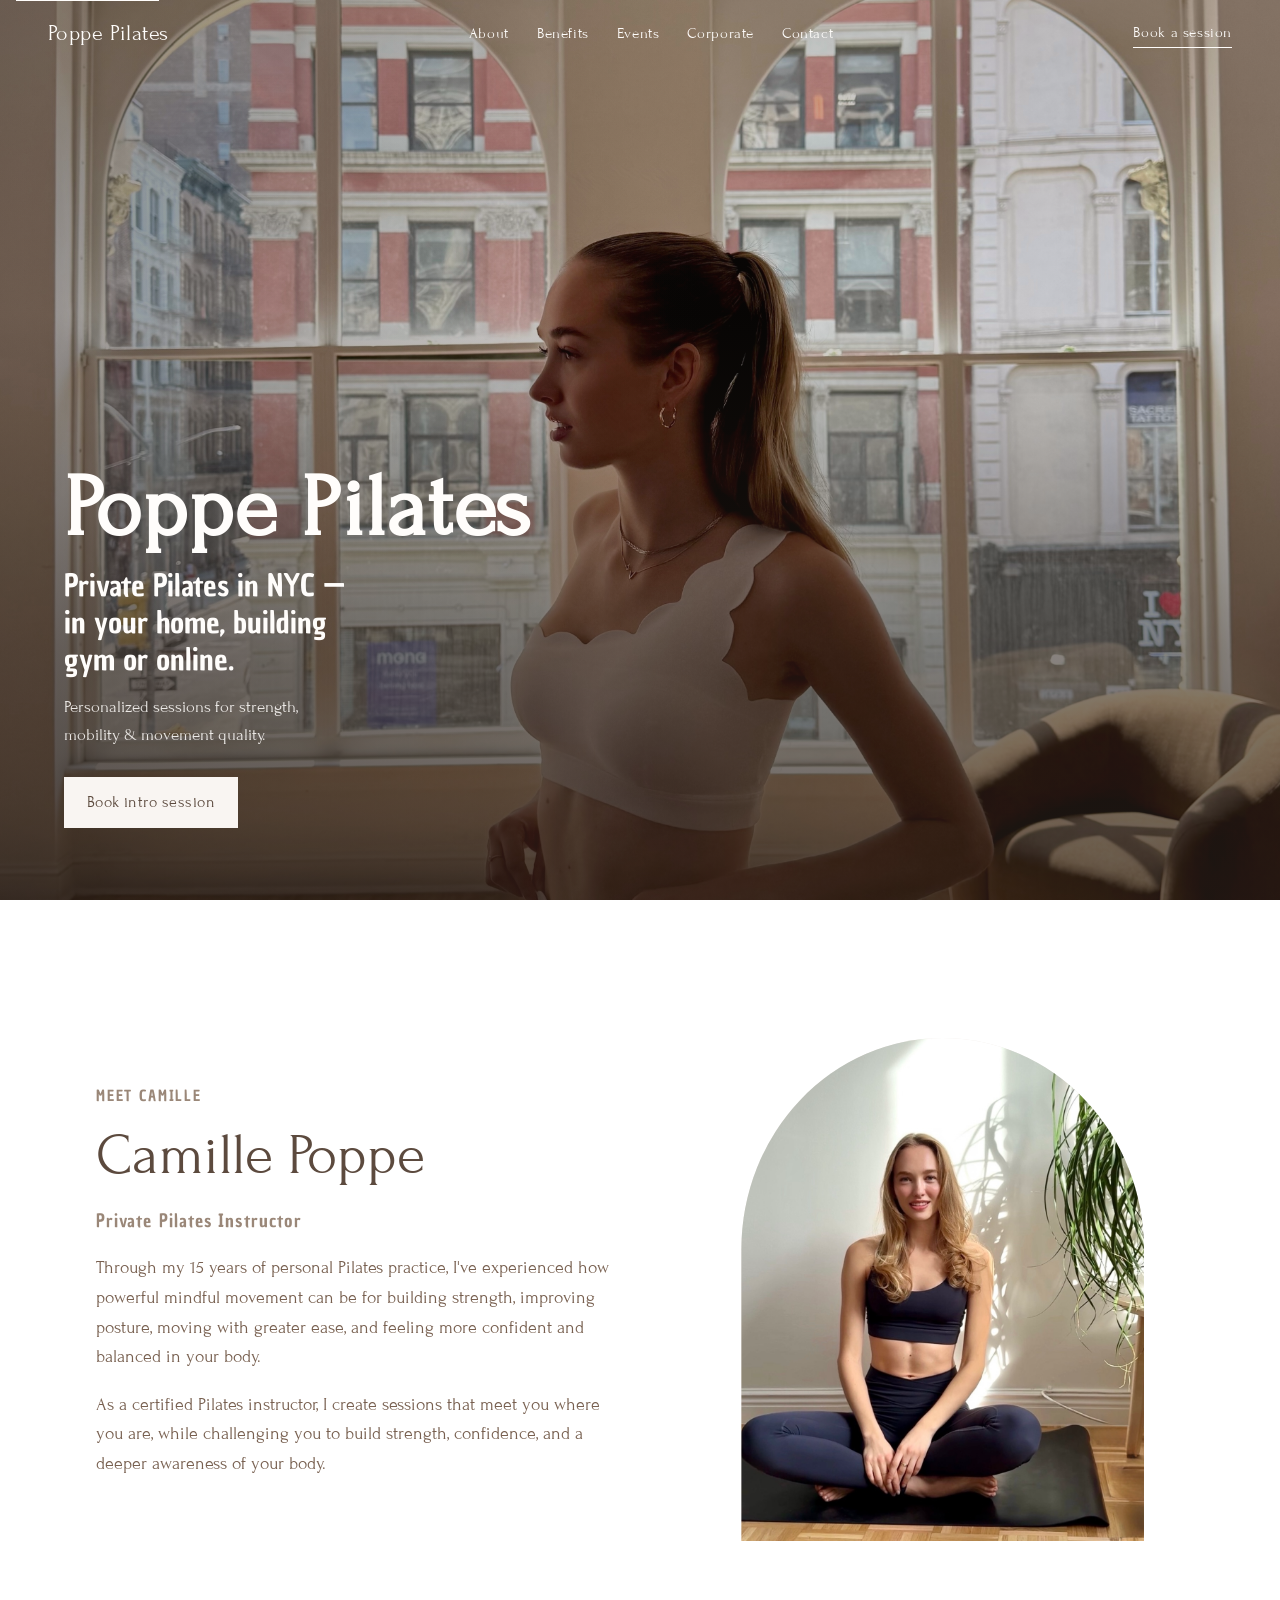
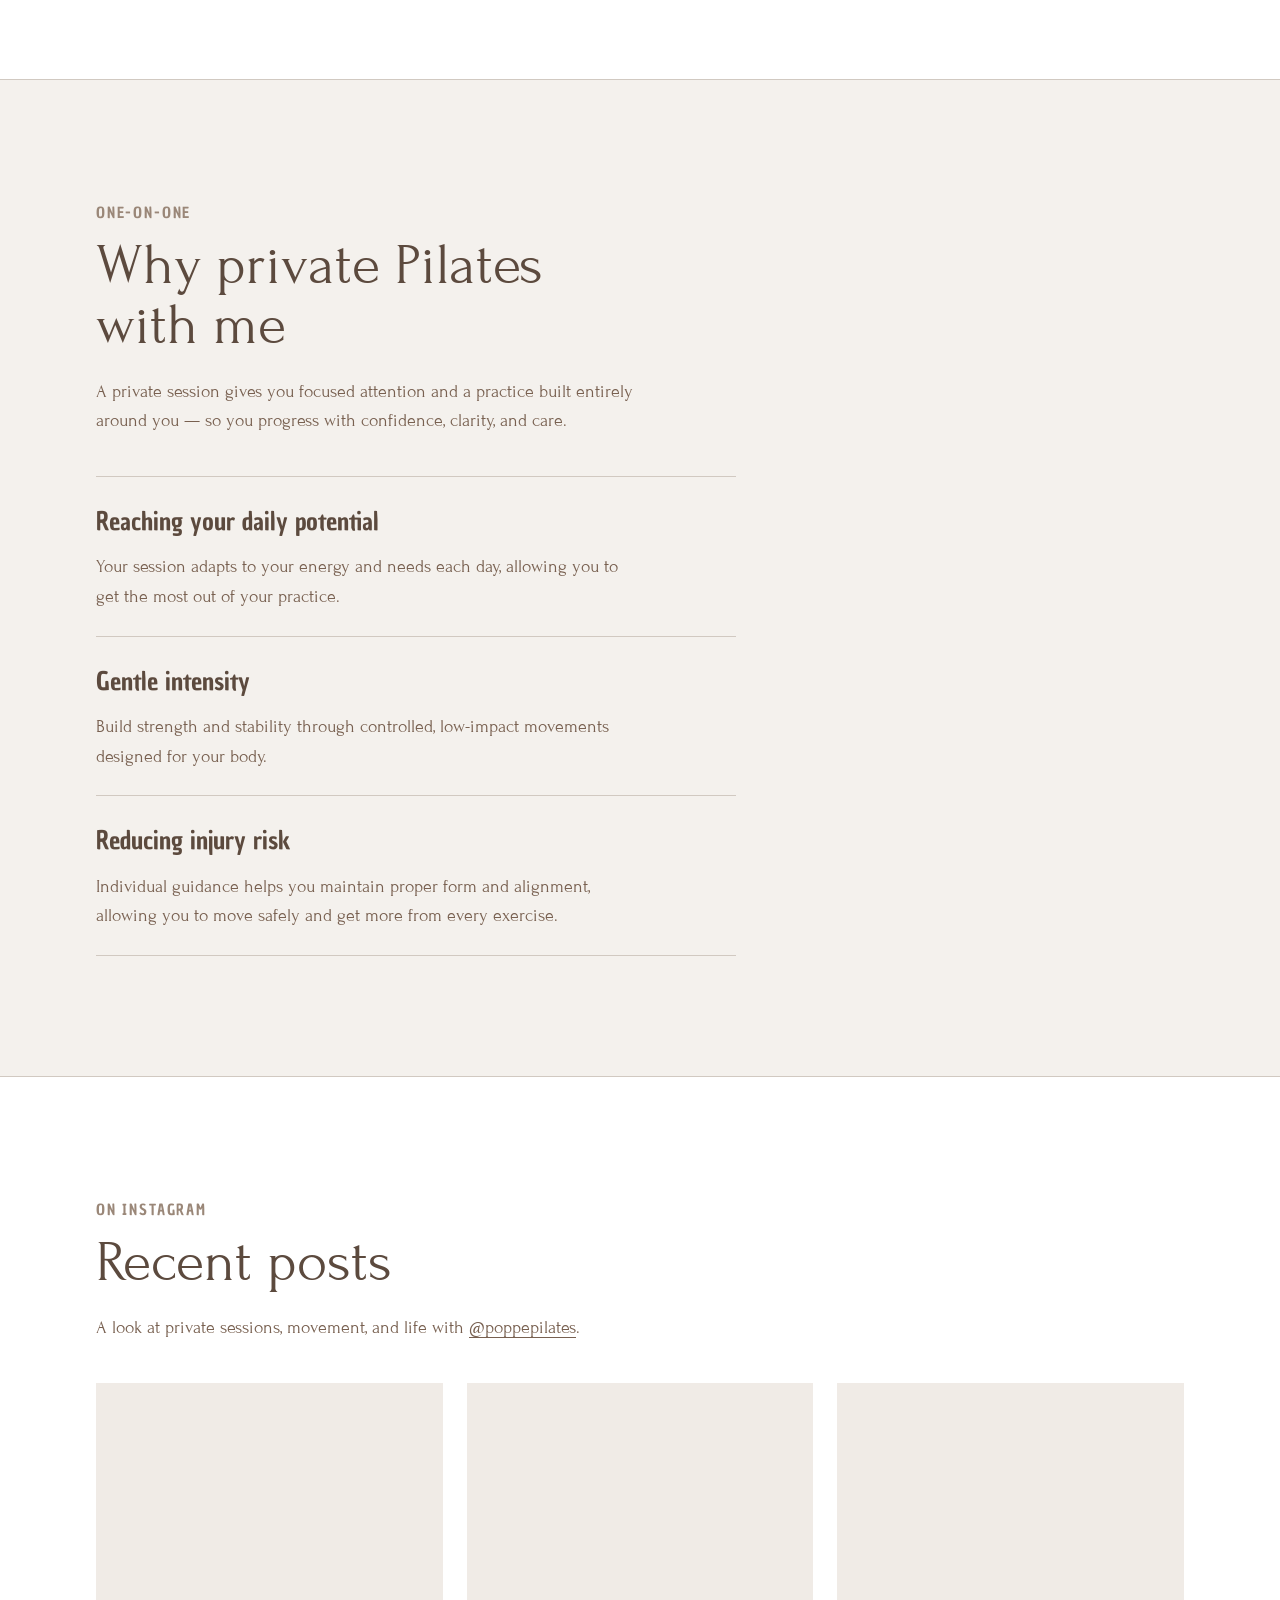
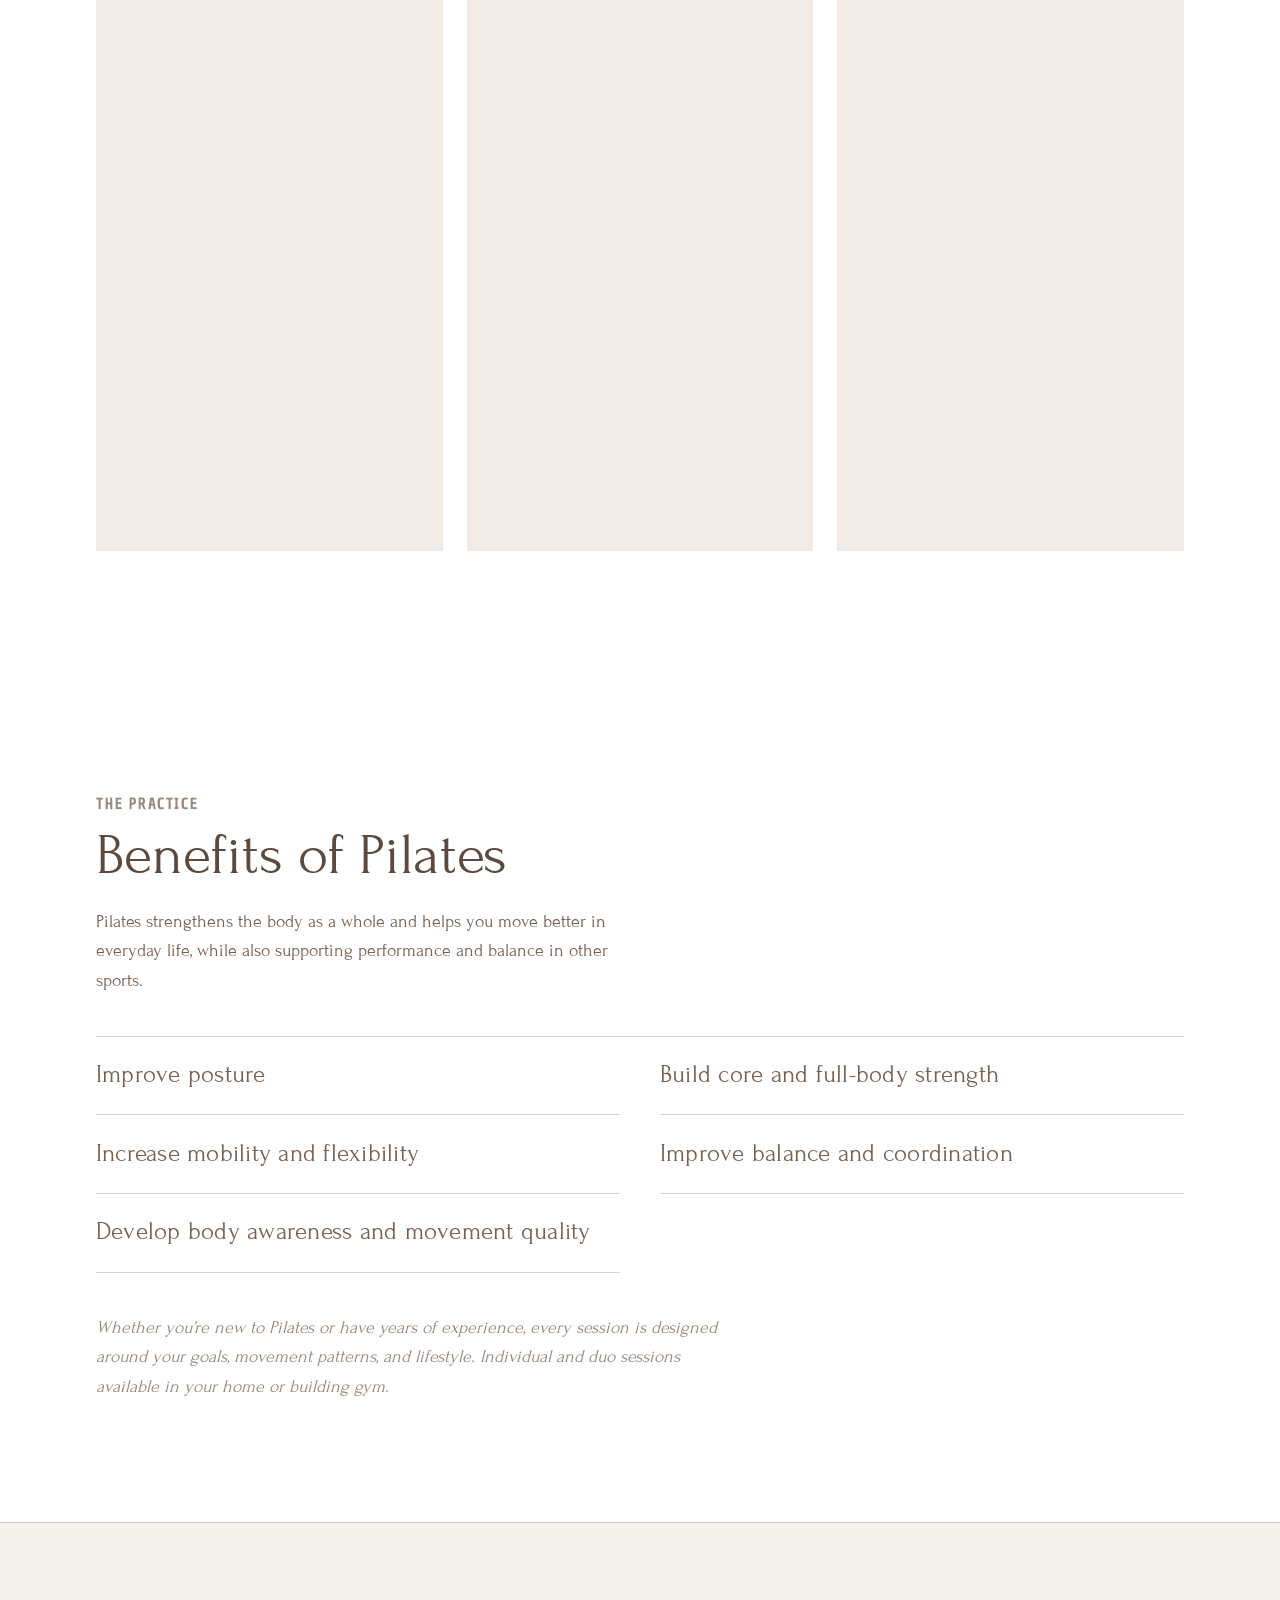
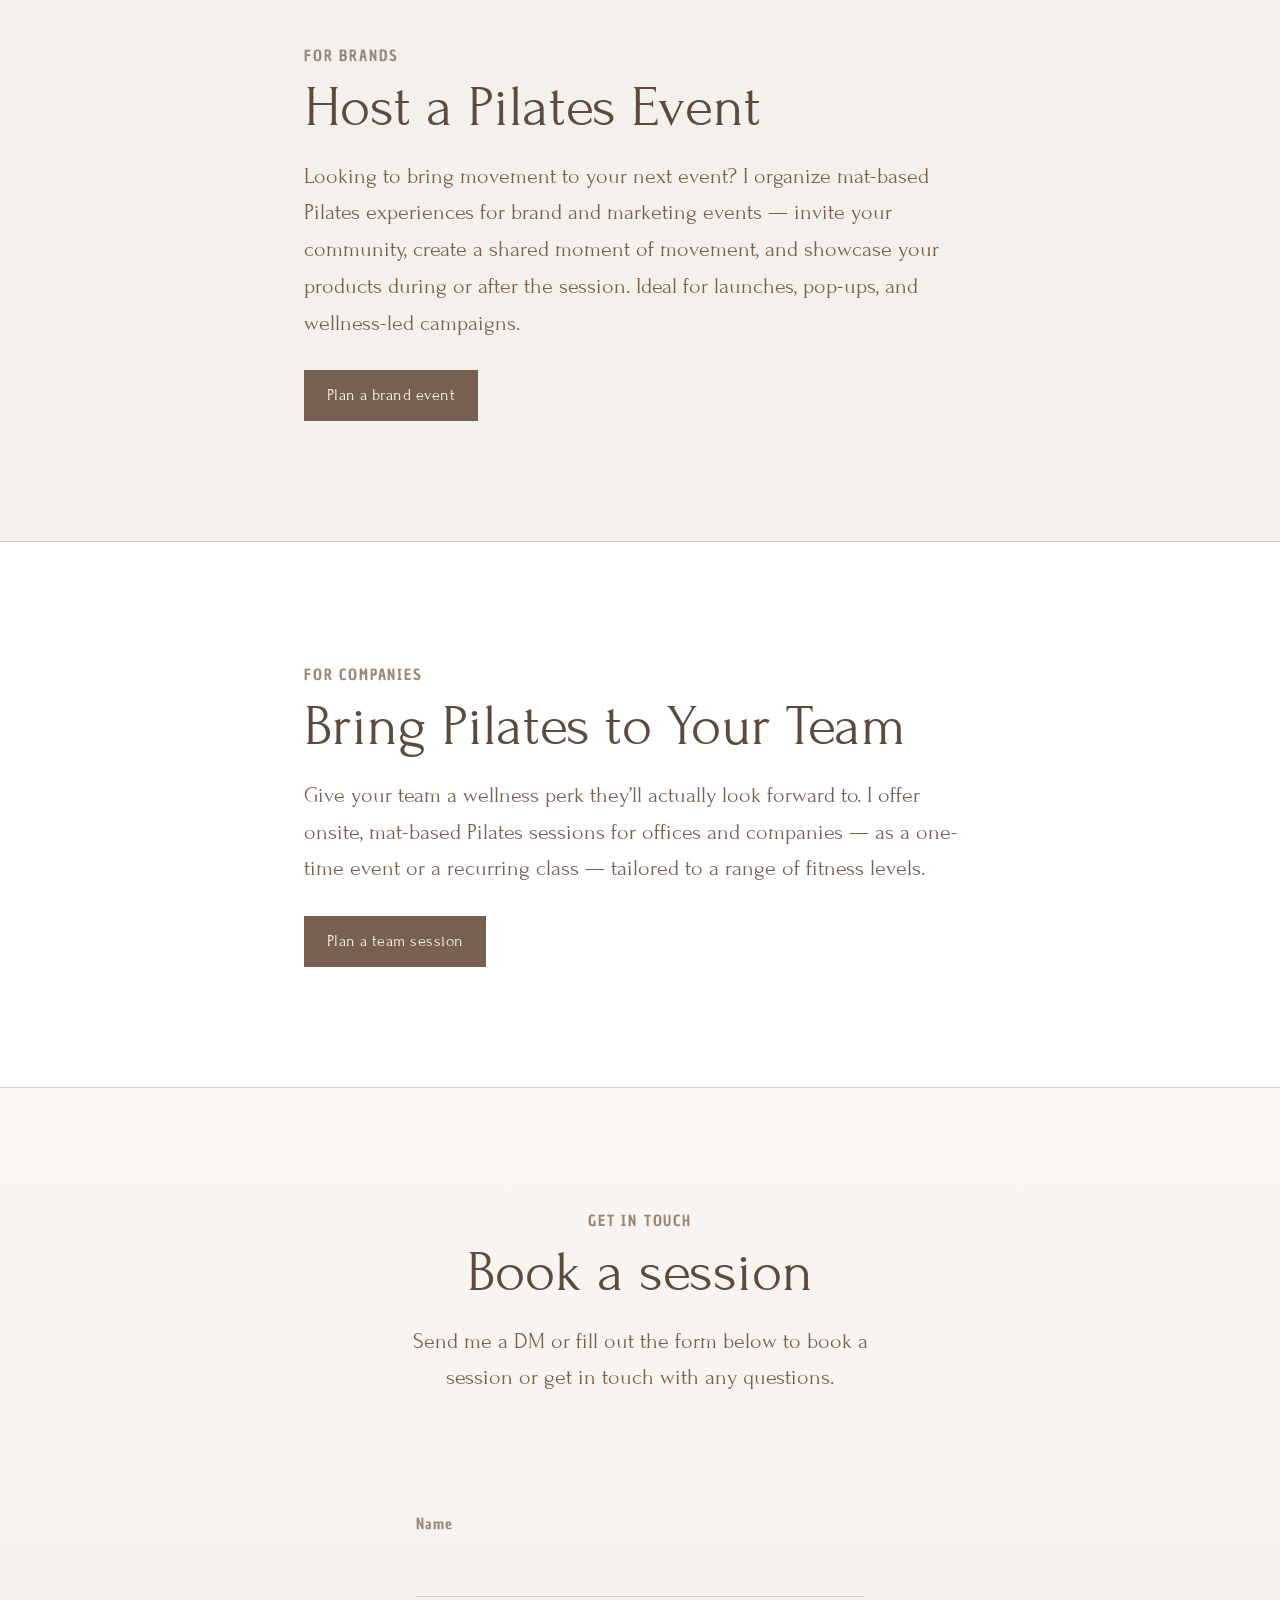
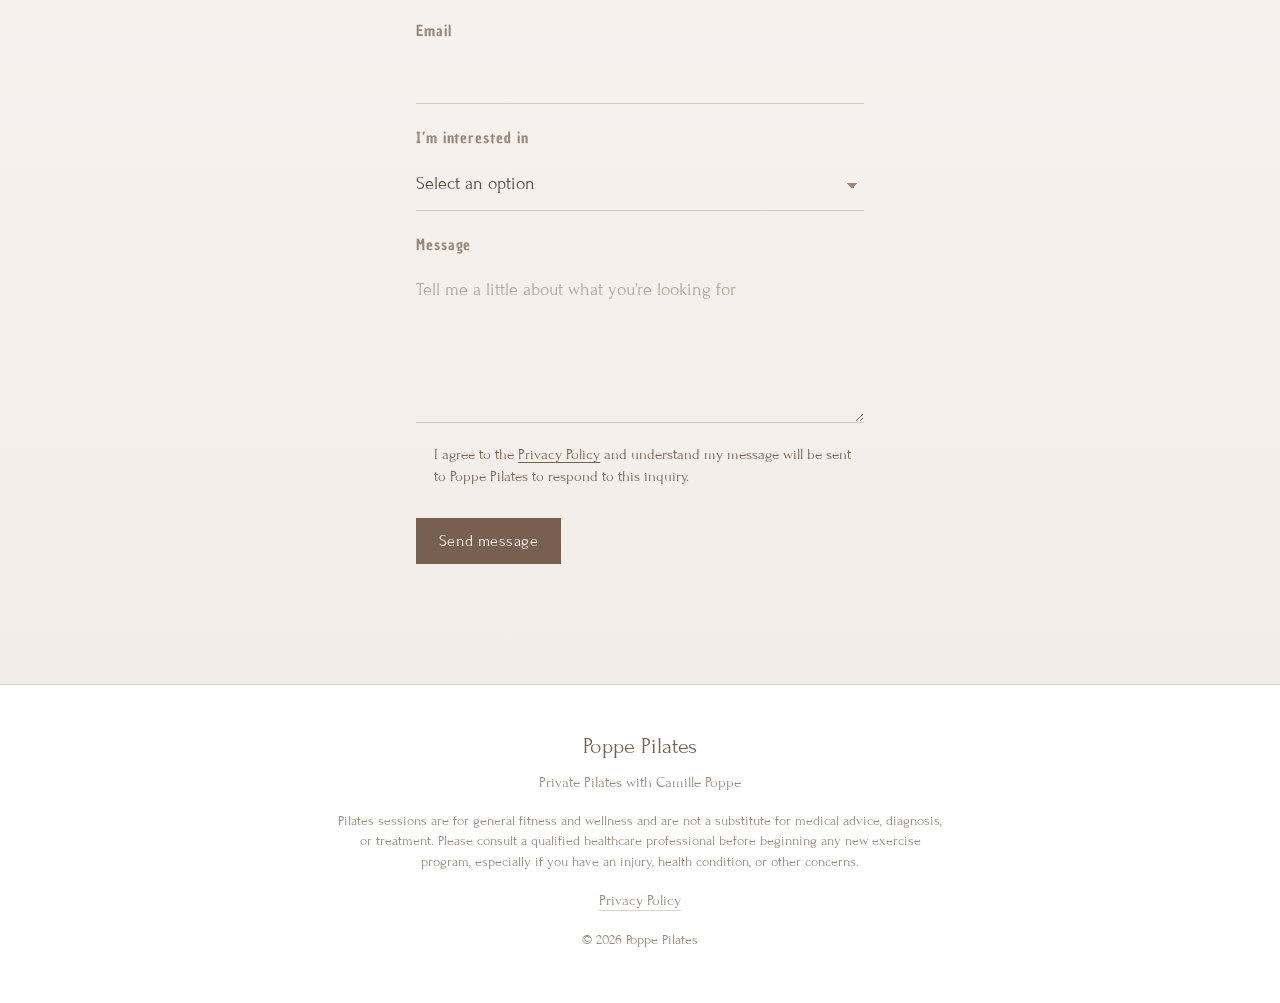
==== commit cf245c42: "Add privacy policy, medical disclaimer, and form captcha. Document how contact form data is handled," ====
--- a/index.html
+++ b/index.html
@@ -142,6 +142,50 @@
         </div>
       </section>
 
+      <section class="section instagram" id="instagram">
+        <div class="section-inner">
+          <div class="instagram-intro">
+            <p class="eyebrow reveal" data-reveal>On Instagram</p>
+            <h2 class="section-title reveal" data-reveal>Recent posts</h2>
+            <p class="reveal" data-reveal>
+              A look at private sessions, movement, and life with
+              <a
+                href="https://www.instagram.com/poppepilates/"
+                target="_blank"
+                rel="noopener noreferrer"
+                >@poppepilates</a
+              >.
+            </p>
+          </div>
+          <div class="instagram-grid">
+            <iframe
+              class="instagram-embed reveal"
+              data-reveal
+              src="https://www.instagram.com/p/DcHvBOzuPgE/embed"
+              title="Latest Instagram post from Poppe Pilates"
+              loading="lazy"
+              allowtransparency="true"
+            ></iframe>
+            <iframe
+              class="instagram-embed reveal"
+              data-reveal
+              src="https://www.instagram.com/p/DbtVFc8Olz0/embed"
+              title="Recent Instagram post from Poppe Pilates"
+              loading="lazy"
+              allowtransparency="true"
+            ></iframe>
+            <iframe
+              class="instagram-embed reveal"
+              data-reveal
+              src="https://www.instagram.com/p/DbtTYXzlq5y/embed"
+              title="Recent Instagram post from Poppe Pilates"
+              loading="lazy"
+              allowtransparency="true"
+            ></iframe>
+          </div>
+        </div>
+      </section>
+
       <section class="section benefits" id="benefits">
         <div class="section-inner">
           <div class="benefits-intro">
--- a/css/styles.css
+++ b/css/styles.css
@@ -449,6 +449,39 @@
   color: var(--taupe);
 }
 
+/* Instagram */
+.instagram-intro {
+  max-width: 34rem;
+  margin-bottom: 2.5rem;
+}
+
+.instagram-grid {
+  display: grid;
+  gap: 1.25rem;
+  grid-template-columns: 1fr;
+}
+
+.instagram-embed {
+  width: 100%;
+  min-height: 48rem;
+  height: 52rem;
+  border: 0;
+  overflow: hidden;
+  background: var(--cream-deep);
+}
+
+@media (min-width: 760px) {
+  .instagram-grid {
+    grid-template-columns: repeat(3, 1fr);
+    gap: 1.5rem;
+  }
+
+  .instagram-embed {
+    min-height: 44rem;
+    height: 48rem;
+  }
+}
+
 /* Benefits */
 .benefits-intro {
   max-width: 34rem;
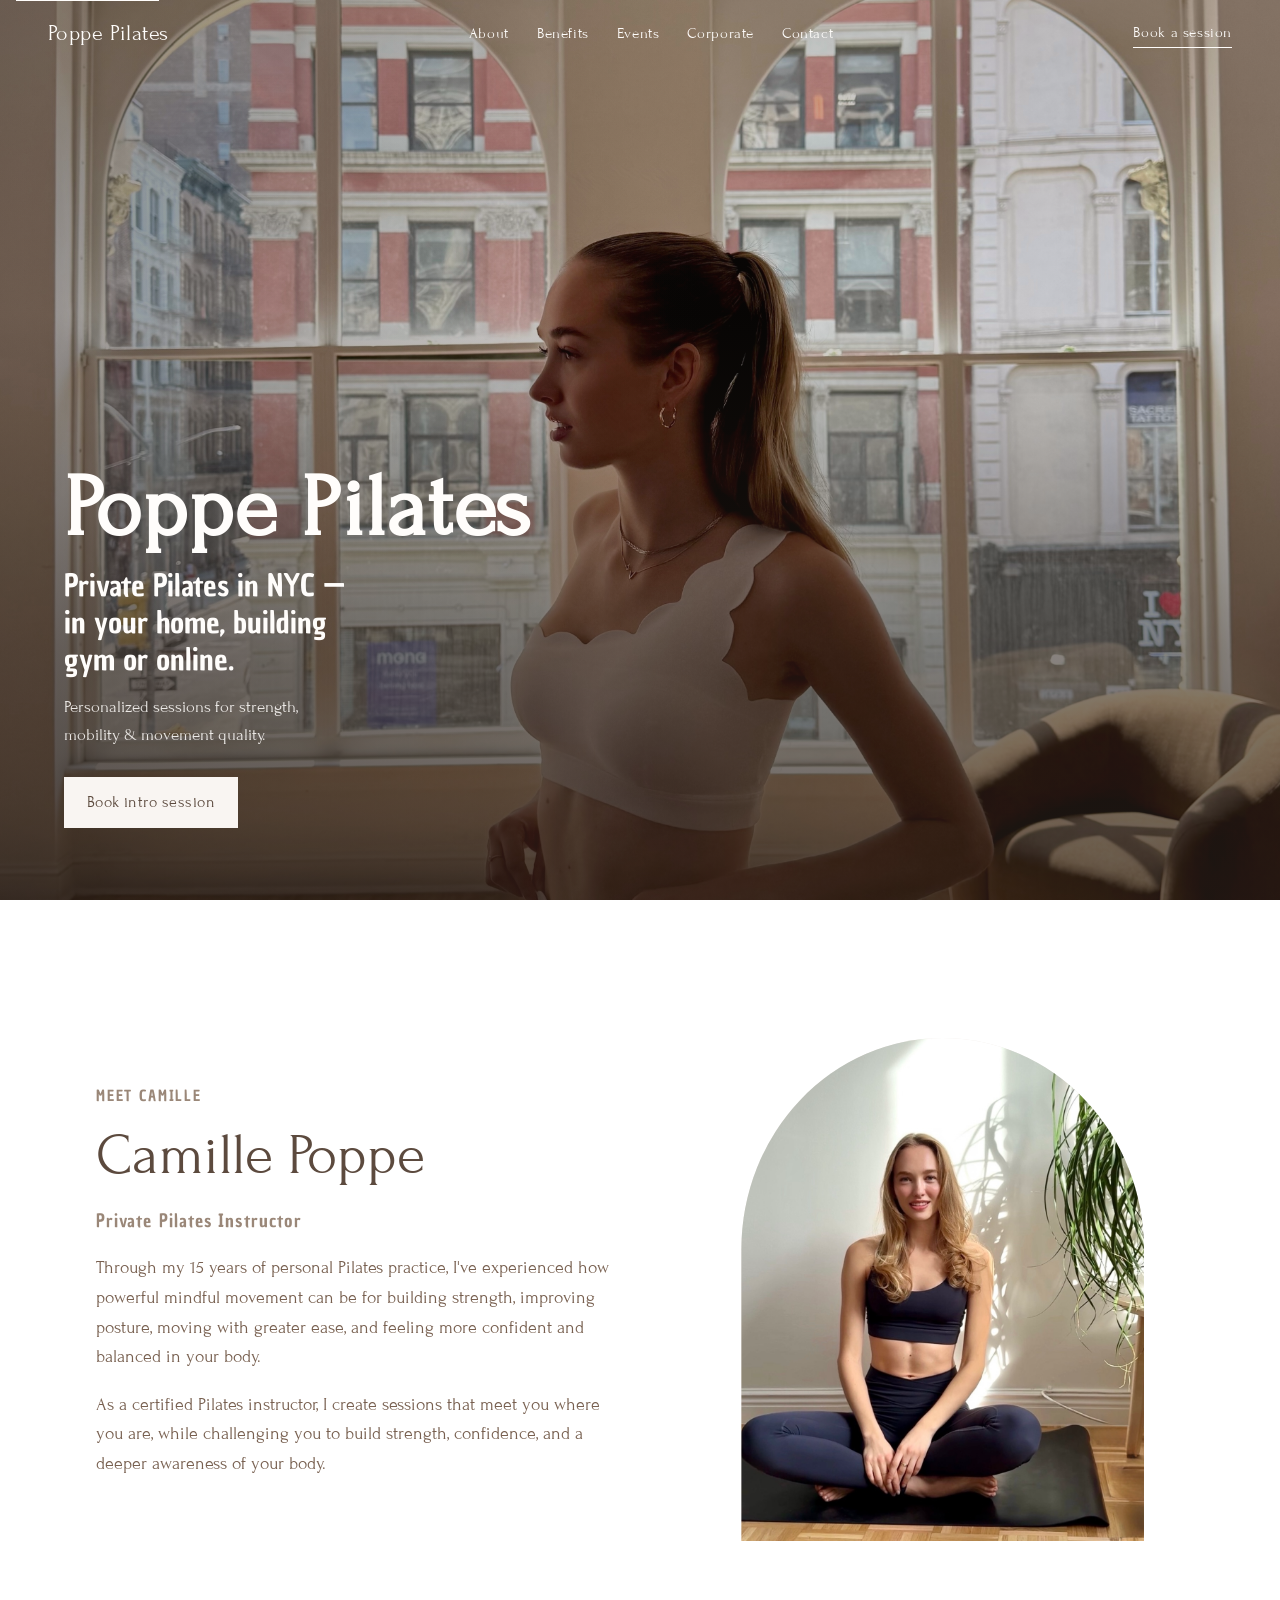
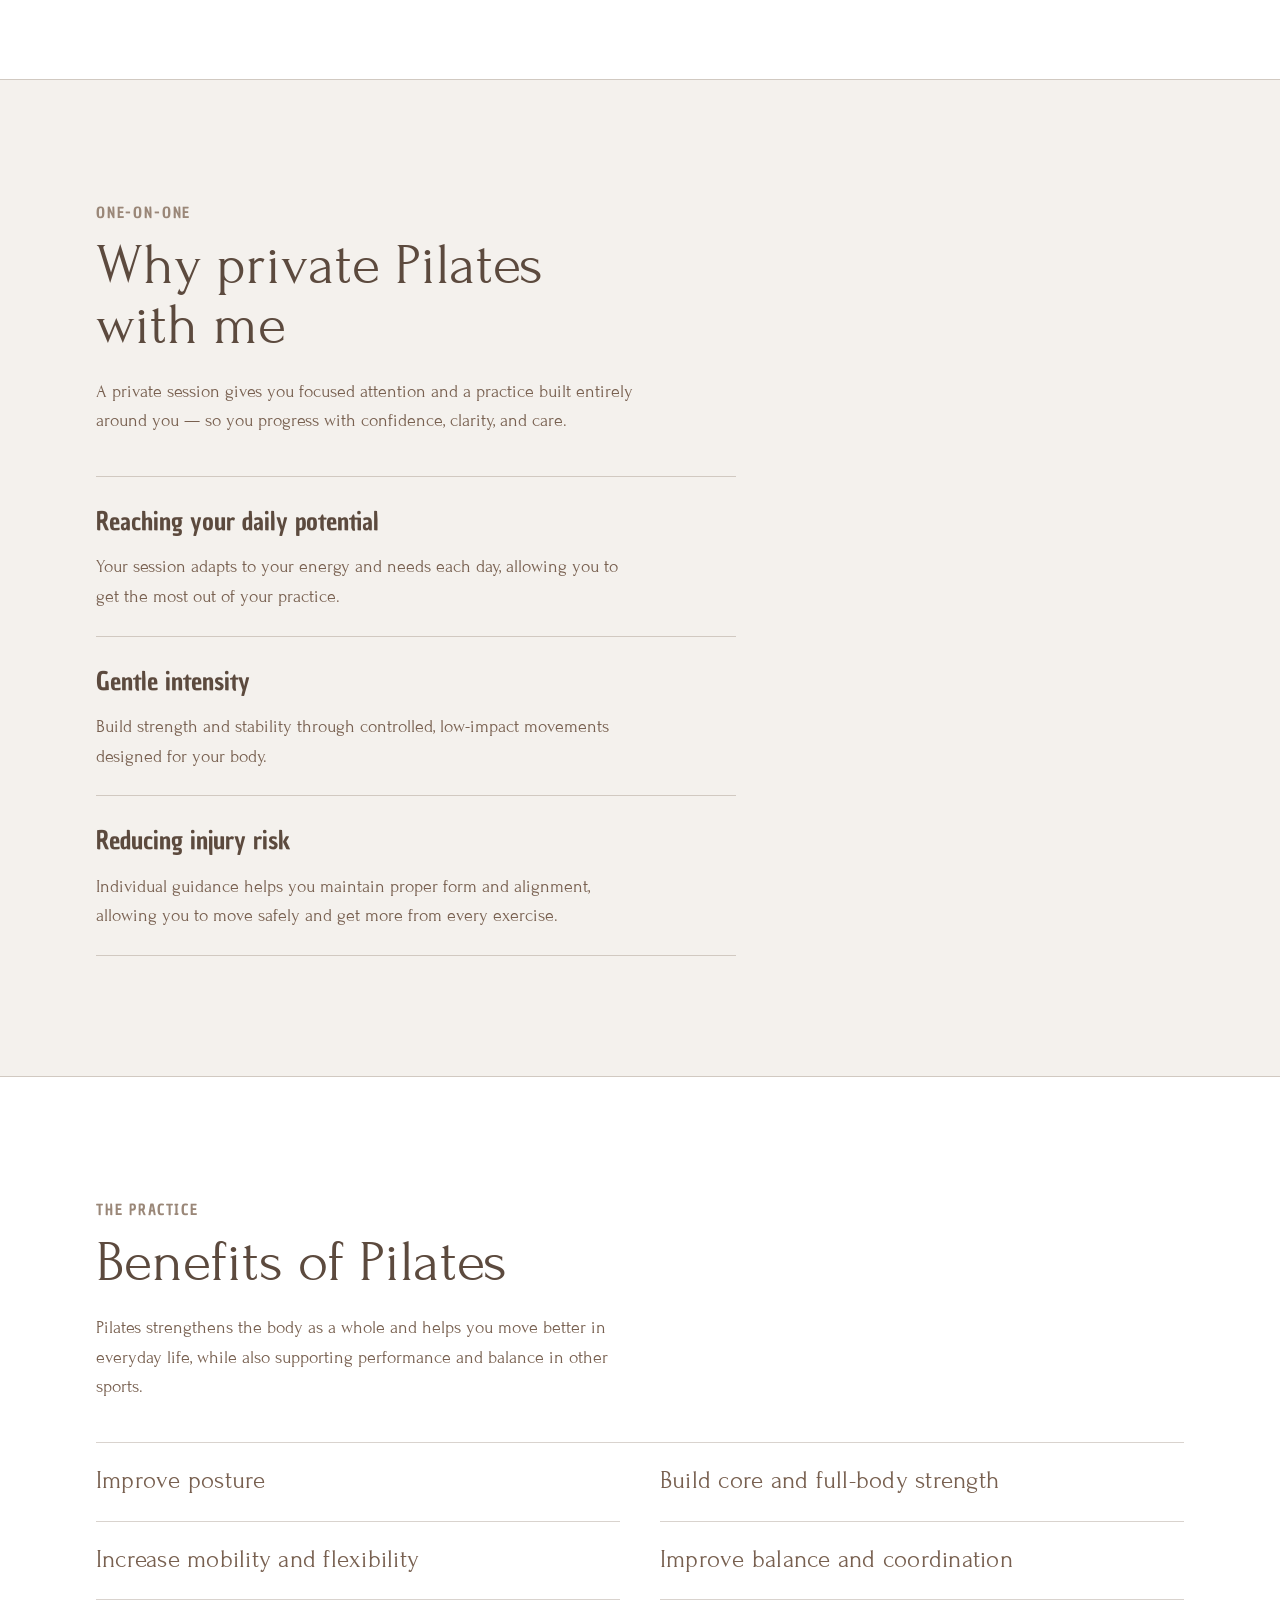
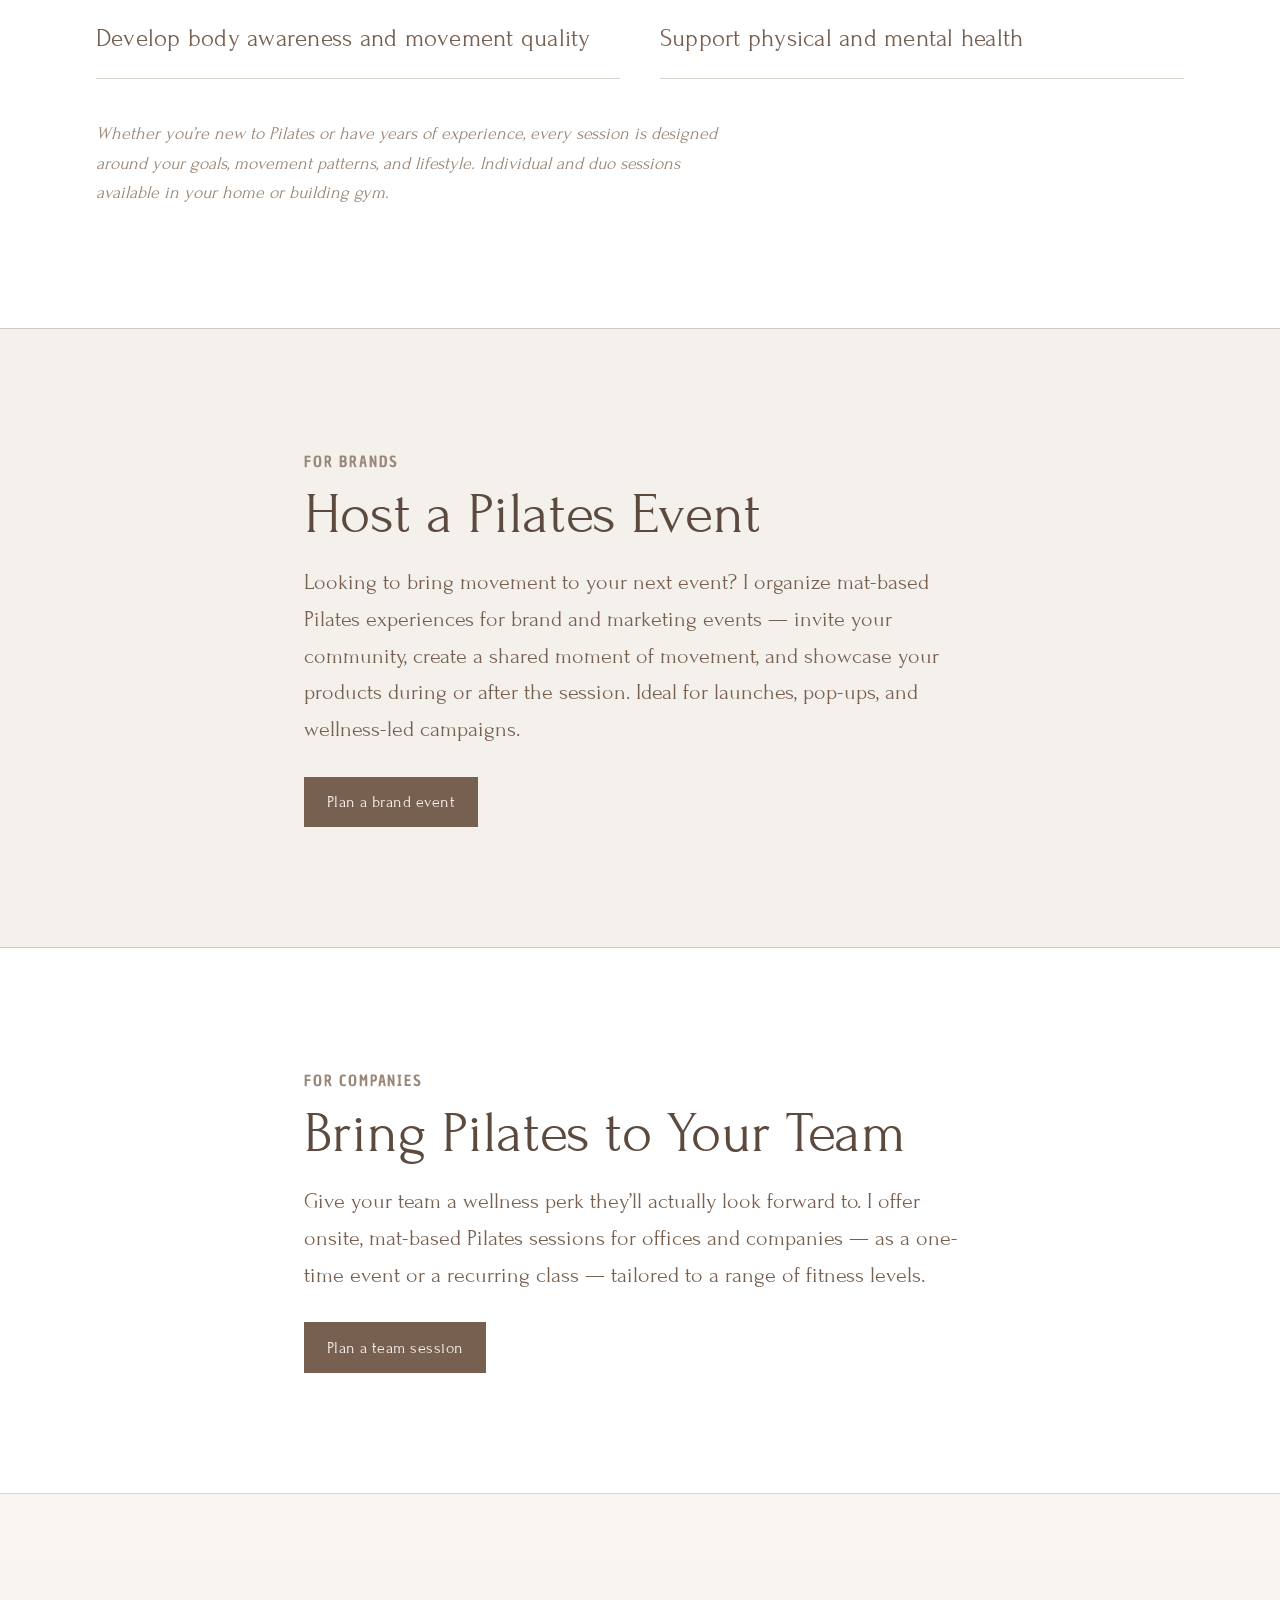
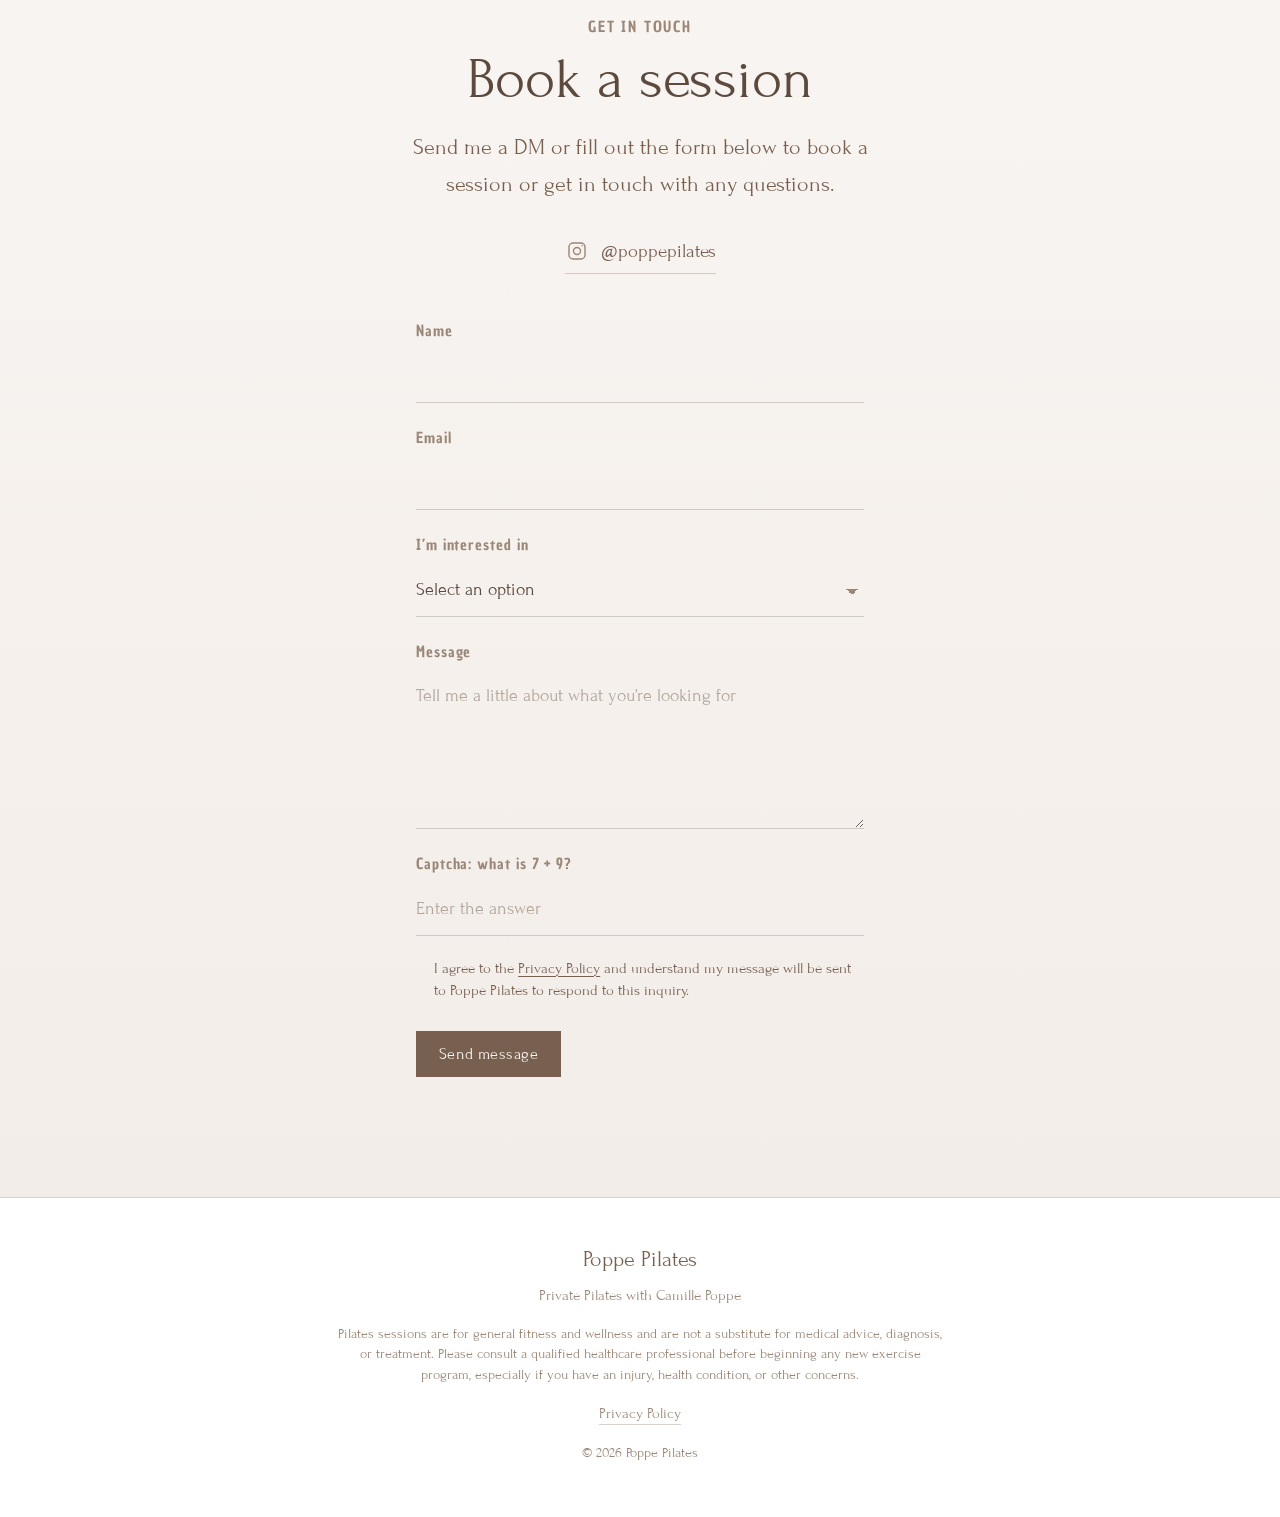
==== commit 24d992c5: "Fix mobile nav anchors, add sixth benefit, and improve captcha feedback. Align Events/Corporate mobi" ====
--- a/index.html
+++ b/index.html
@@ -45,8 +45,8 @@
     <div class="mobile-nav" id="mobile-nav" data-mobile-nav hidden>
       <a href="#about">About</a>
       <a href="#benefits">Benefits</a>
-      <a href="#brands">Brands</a>
-      <a href="#teams">Companies</a>
+      <a href="#events">Events</a>
+      <a href="#corporate">Corporate</a>
       <a href="#contact">Contact</a>
       <a class="mobile-cta" href="#contact">Book a Session</a>
     </div>
@@ -142,50 +142,6 @@
         </div>
       </section>
 
-      <section class="section instagram" id="instagram">
-        <div class="section-inner">
-          <div class="instagram-intro">
-            <p class="eyebrow reveal" data-reveal>On Instagram</p>
-            <h2 class="section-title reveal" data-reveal>Recent posts</h2>
-            <p class="reveal" data-reveal>
-              A look at private sessions, movement, and life with
-              <a
-                href="https://www.instagram.com/poppepilates/"
-                target="_blank"
-                rel="noopener noreferrer"
-                >@poppepilates</a
-              >.
-            </p>
-          </div>
-          <div class="instagram-grid">
-            <iframe
-              class="instagram-embed reveal"
-              data-reveal
-              src="https://www.instagram.com/p/DcHvBOzuPgE/embed"
-              title="Latest Instagram post from Poppe Pilates"
-              loading="lazy"
-              allowtransparency="true"
-            ></iframe>
-            <iframe
-              class="instagram-embed reveal"
-              data-reveal
-              src="https://www.instagram.com/p/DbtVFc8Olz0/embed"
-              title="Recent Instagram post from Poppe Pilates"
-              loading="lazy"
-              allowtransparency="true"
-            ></iframe>
-            <iframe
-              class="instagram-embed reveal"
-              data-reveal
-              src="https://www.instagram.com/p/DbtTYXzlq5y/embed"
-              title="Recent Instagram post from Poppe Pilates"
-              loading="lazy"
-              allowtransparency="true"
-            ></iframe>
-          </div>
-        </div>
-      </section>
-
       <section class="section benefits" id="benefits">
         <div class="section-inner">
           <div class="benefits-intro">
@@ -205,6 +161,7 @@
             <li class="reveal" data-reveal>
               Develop body awareness and movement quality
             </li>
+            <li class="reveal" data-reveal>Support physical and mental health</li>
           </ul>
           <p class="personalized reveal" data-reveal>
             Whether you&rsquo;re new to Pilates or have years of experience, every
@@ -285,7 +242,7 @@
           >
             <input type="hidden" name="_subject" value="New inquiry from Poppe Pilates website" />
             <input type="hidden" name="_template" value="table" />
-            <input type="hidden" name="_captcha" value="true" />
+            <input type="hidden" name="_captcha" value="false" />
             <input type="text" name="_honey" class="honey" tabindex="-1" autocomplete="off" aria-hidden="true" />
 
             <label>
@@ -314,6 +271,33 @@
               <span>Message</span>
               <textarea name="message" rows="5" required placeholder="Tell me a little about what you&rsquo;re looking for"></textarea>
             </label>
+
+            <div class="captcha-field">
+              <label for="captcha-input">
+                <span
+                  >Captcha: what is
+                  <span data-captcha-a></span> + <span data-captcha-b></span>?</span
+                >
+              </label>
+              <input
+                id="captcha-input"
+                type="text"
+                name="captcha"
+                data-captcha-input
+                required
+                inputmode="numeric"
+                autocomplete="off"
+                placeholder="Enter the answer"
+                aria-describedby="captcha-error"
+              />
+              <p
+                class="captcha-error"
+                id="captcha-error"
+                data-captcha-error
+                role="alert"
+                aria-live="assertive"
+              ></p>
+            </div>
 
             <label class="consent">
               <input type="checkbox" name="privacy_consent" value="yes" required />
--- a/css/styles.css
+++ b/css/styles.css
@@ -342,6 +342,7 @@
 /* Sections */
 .section {
   padding: clamp(4.5rem, 12vw, 7.5rem) 0;
+  scroll-margin-top: calc(var(--header-h) + 0.75rem);
 }
 
 .section-inner {
@@ -447,39 +448,6 @@
   margin: 0;
   max-width: 34rem;
   color: var(--taupe);
-}
-
-/* Instagram */
-.instagram-intro {
-  max-width: 34rem;
-  margin-bottom: 2.5rem;
-}
-
-.instagram-grid {
-  display: grid;
-  gap: 1.25rem;
-  grid-template-columns: 1fr;
-}
-
-.instagram-embed {
-  width: 100%;
-  min-height: 48rem;
-  height: 52rem;
-  border: 0;
-  overflow: hidden;
-  background: var(--cream-deep);
-}
-
-@media (min-width: 760px) {
-  .instagram-grid {
-    grid-template-columns: repeat(3, 1fr);
-    gap: 1.5rem;
-  }
-
-  .instagram-embed {
-    min-height: 44rem;
-    height: 48rem;
-  }
 }
 
 /* Benefits */
@@ -662,6 +630,7 @@
 }
 
 .contact-form {
+  position: relative;
   margin: 2.75rem auto 0;
   width: min(28rem, 100%);
   display: grid;
@@ -764,6 +733,24 @@
   text-underline-offset: 0.18em;
 }
 
+.contact-form .captcha-field {
+  display: grid;
+  gap: 0.45rem;
+}
+
+.contact-form .captcha-error {
+  display: none;
+  margin: 0;
+  font-family: var(--font-display);
+  font-size: 0.95rem;
+  line-height: 1.4;
+  color: #8a4a3a;
+}
+
+.contact-form .captcha-error.is-visible {
+  display: block;
+}
+
 .contact-form .honey {
   position: absolute;
   left: -9999px;
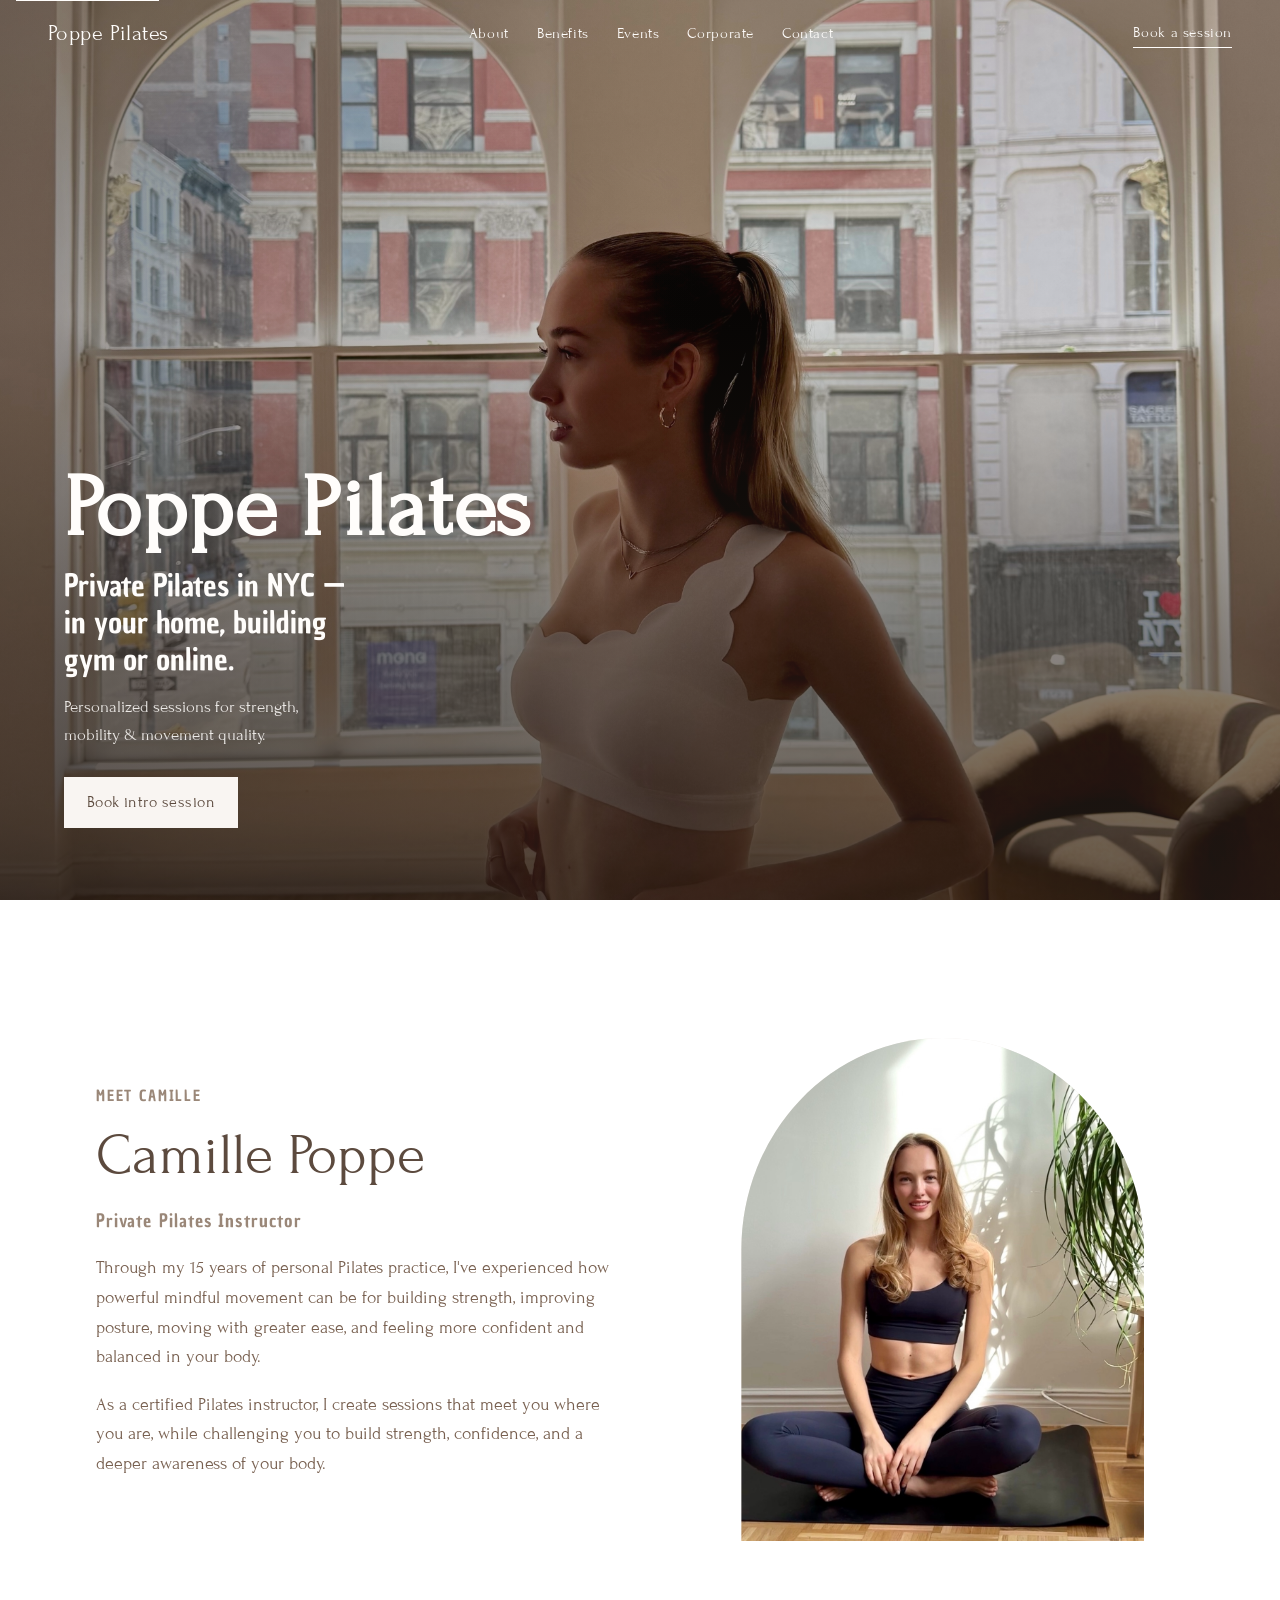
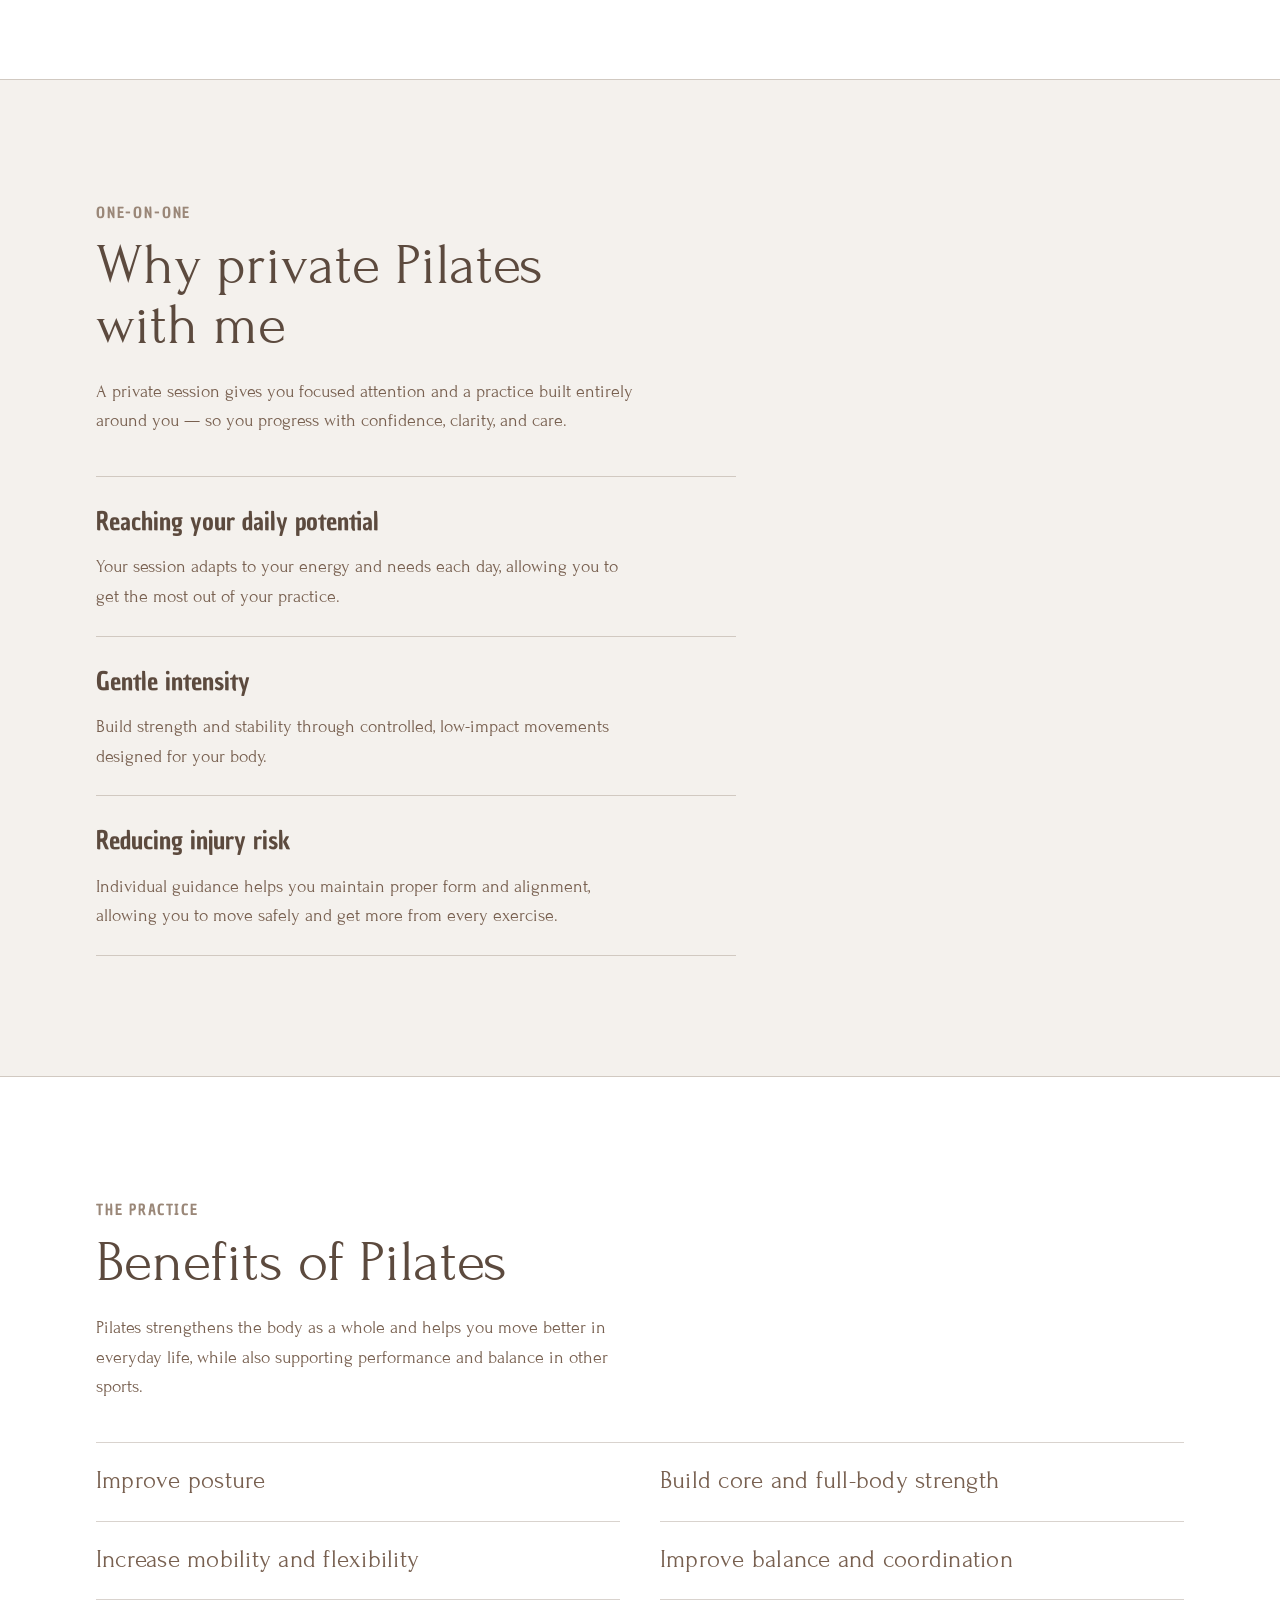
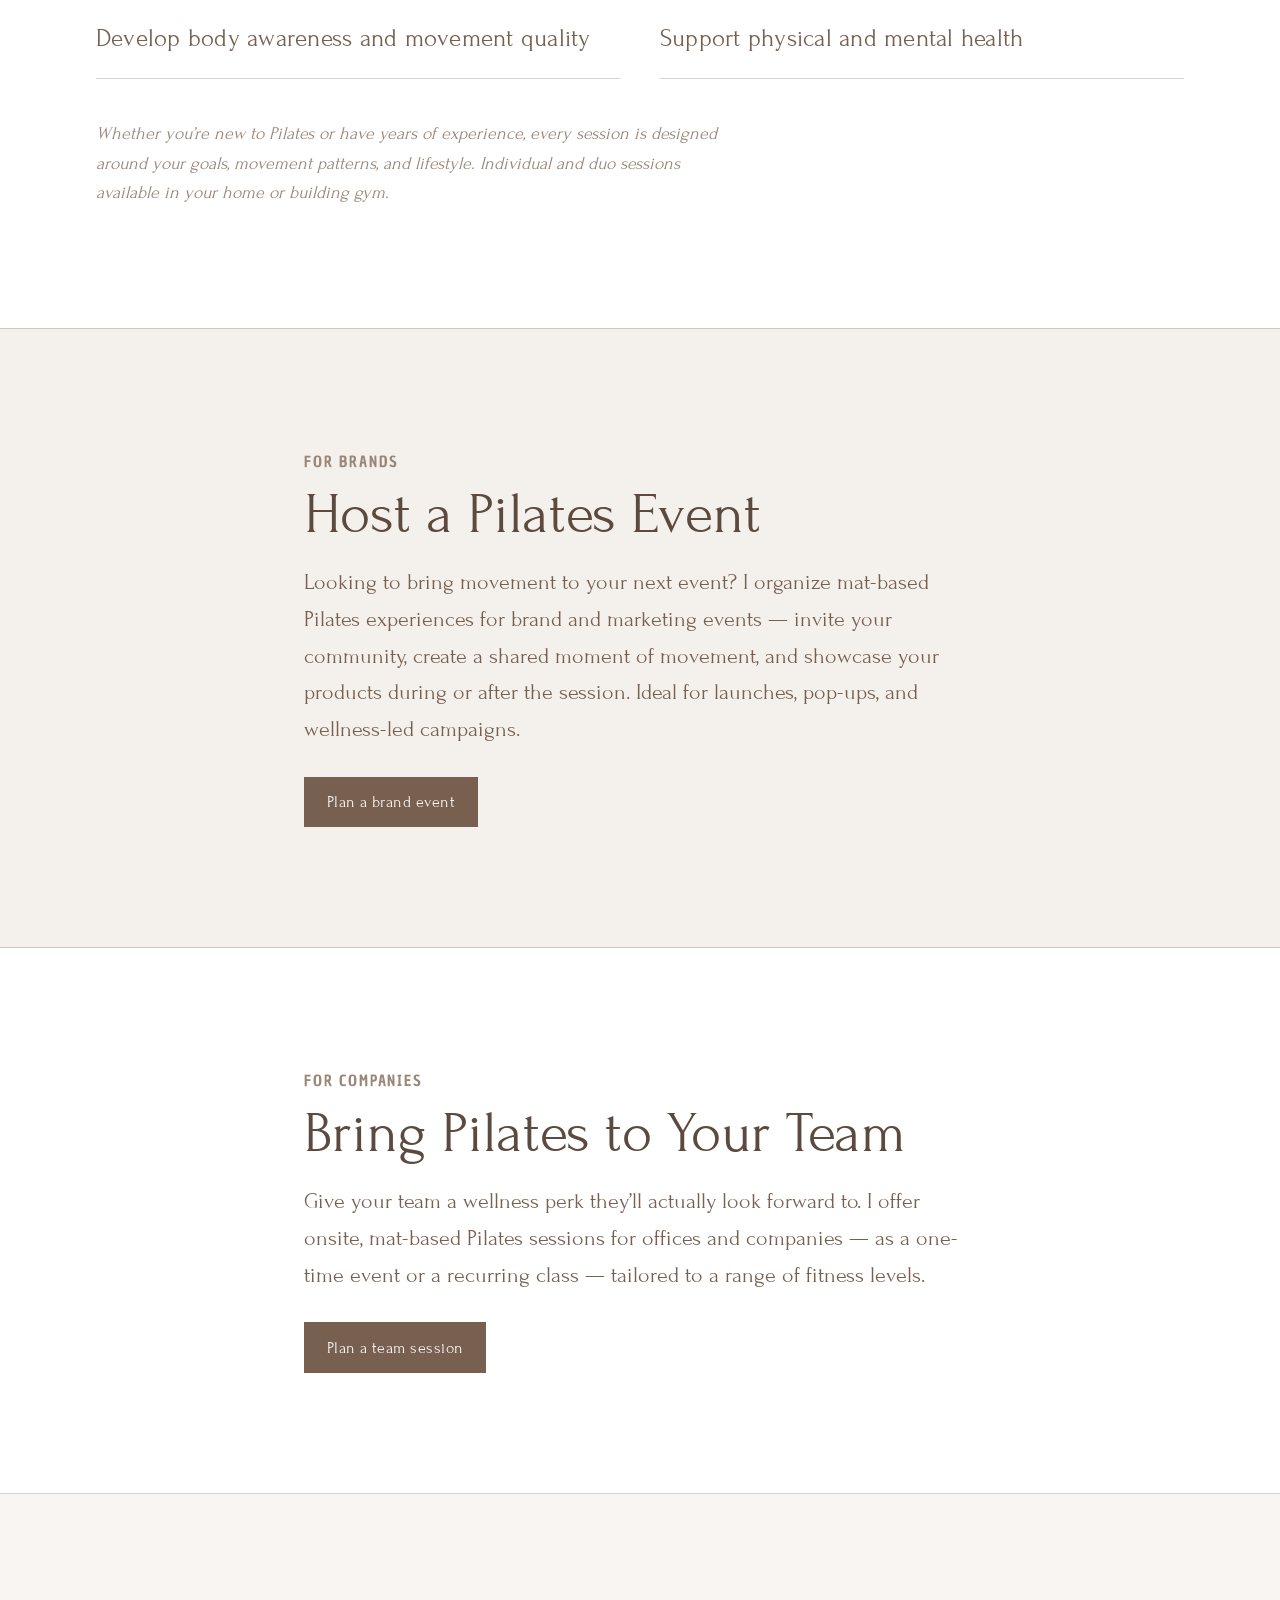
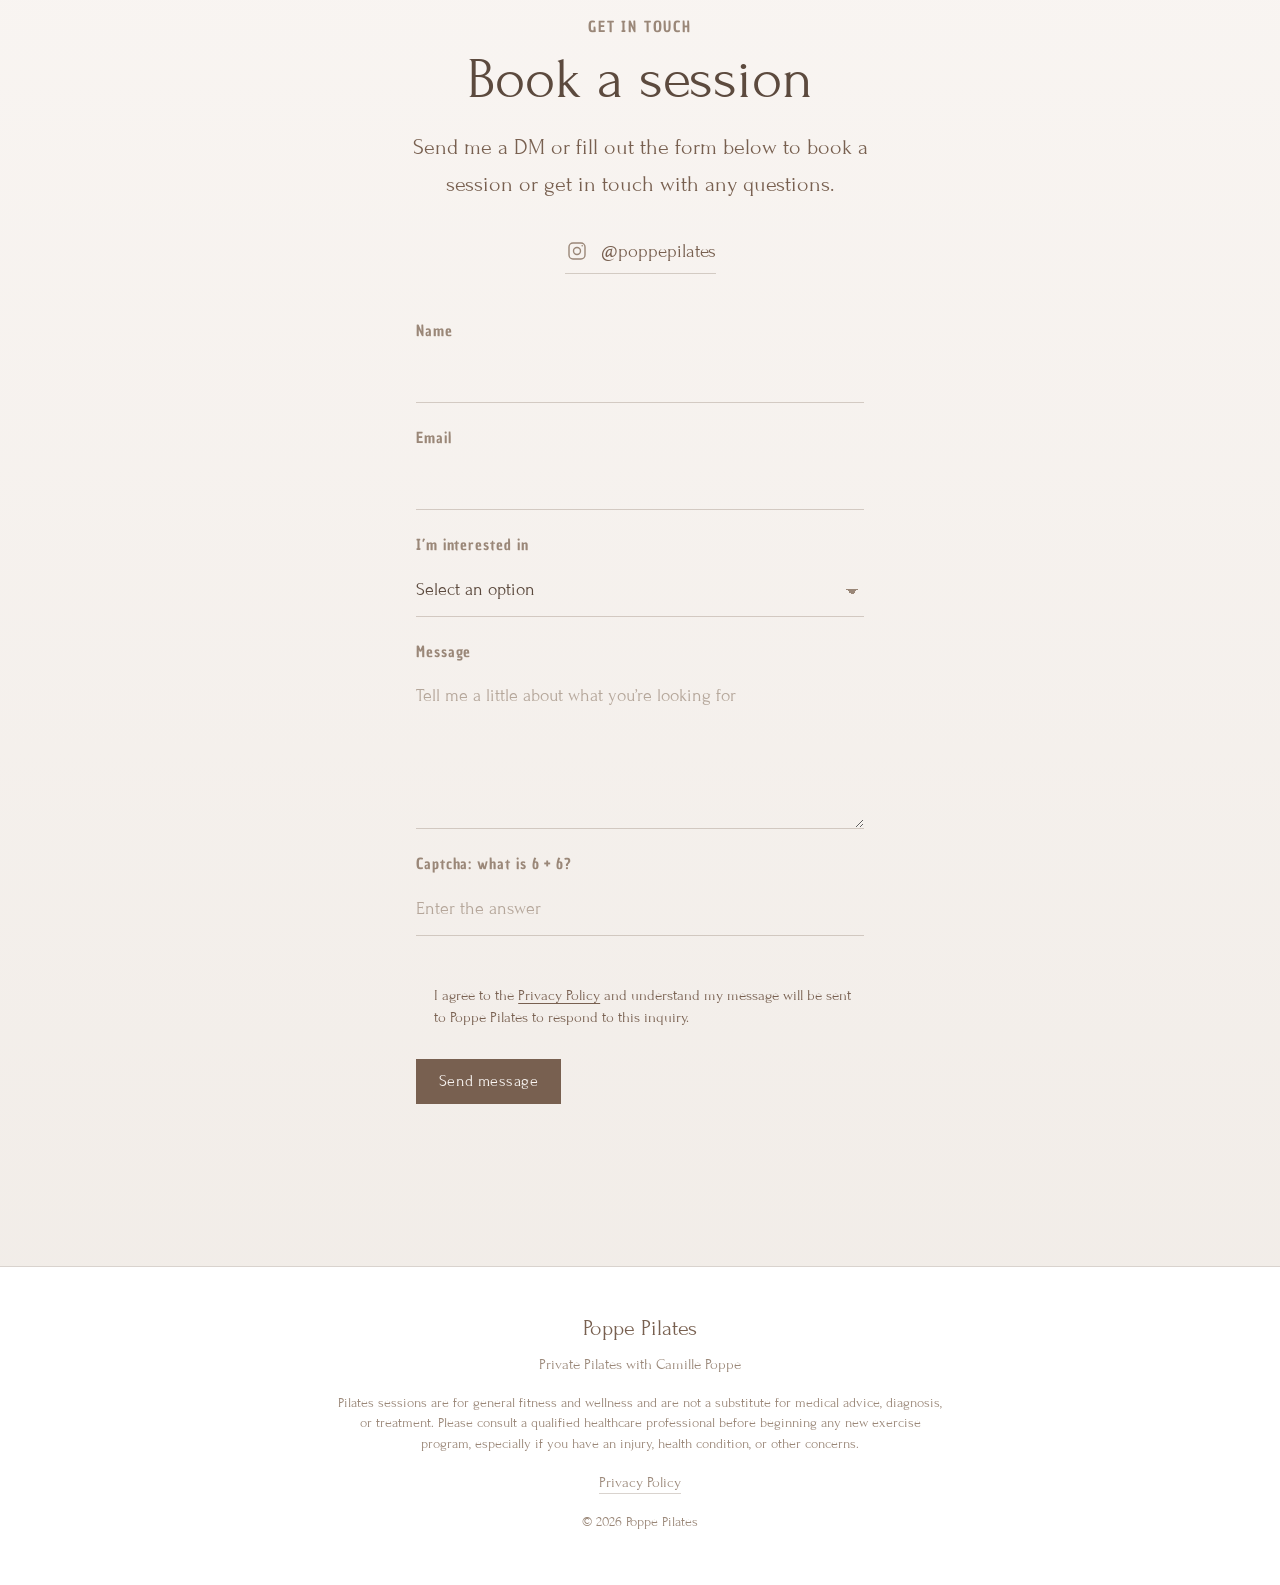
==== commit ba1f19d3: "Fix contact form captcha feedback and FormSubmit delivery. Remove the autofill-prone honeypot, valid" ====
--- a/index.html
+++ b/index.html
@@ -237,13 +237,13 @@
           <form
             class="contact-form reveal"
             data-reveal
+            data-contact-form
             action="https://formsubmit.co/camille@poppepilates.com"
             method="POST"
           >
             <input type="hidden" name="_subject" value="New inquiry from Poppe Pilates website" />
             <input type="hidden" name="_template" value="table" />
             <input type="hidden" name="_captcha" value="false" />
-            <input type="text" name="_honey" class="honey" tabindex="-1" autocomplete="off" aria-hidden="true" />
 
             <label>
               <span>Name</span>
@@ -276,13 +276,13 @@
               <label for="captcha-input">
                 <span
                   >Captcha: what is
-                  <span data-captcha-a></span> + <span data-captcha-b></span>?</span
+                  <span data-captcha-a>?</span> + <span data-captcha-b>?</span>?</span
                 >
               </label>
               <input
                 id="captcha-input"
                 type="text"
-                name="captcha"
+                name="captcha_check"
                 data-captcha-input
                 required
                 inputmode="numeric"
@@ -291,7 +291,7 @@
                 aria-describedby="captcha-error"
               />
               <p
-                class="captcha-error"
+                class="form-feedback form-feedback-error"
                 id="captcha-error"
                 data-captcha-error
                 role="alert"
@@ -309,7 +309,15 @@
               >
             </label>
 
-            <button class="btn btn-primary" type="submit">Send message</button>
+            <button class="btn btn-primary" type="submit" data-contact-submit>
+              Send message
+            </button>
+            <p
+              class="form-feedback form-feedback-status"
+              data-form-status
+              role="status"
+              aria-live="polite"
+            ></p>
           </form>
         </div>
       </section>
--- a/css/styles.css
+++ b/css/styles.css
@@ -738,26 +738,27 @@
   gap: 0.45rem;
 }
 
-.contact-form .captcha-error {
-  display: none;
+.contact-form .form-feedback {
   margin: 0;
+  min-height: 1.25rem;
   font-family: var(--font-display);
   font-size: 0.95rem;
   line-height: 1.4;
+}
+
+.contact-form .form-feedback-error.is-error,
+.contact-form .form-feedback.is-error {
   color: #8a4a3a;
 }
 
-.contact-form .captcha-error.is-visible {
-  display: block;
-}
-
-.contact-form .honey {
-  position: absolute;
-  left: -9999px;
-  width: 1px;
-  height: 1px;
-  opacity: 0;
-  pointer-events: none;
+.contact-form .form-feedback.is-success {
+  color: #4f6b4c;
+}
+
+.contact-form .btn-primary:disabled {
+  opacity: 0.7;
+  cursor: wait;
+  transform: none;
 }
 
 /* Legal */
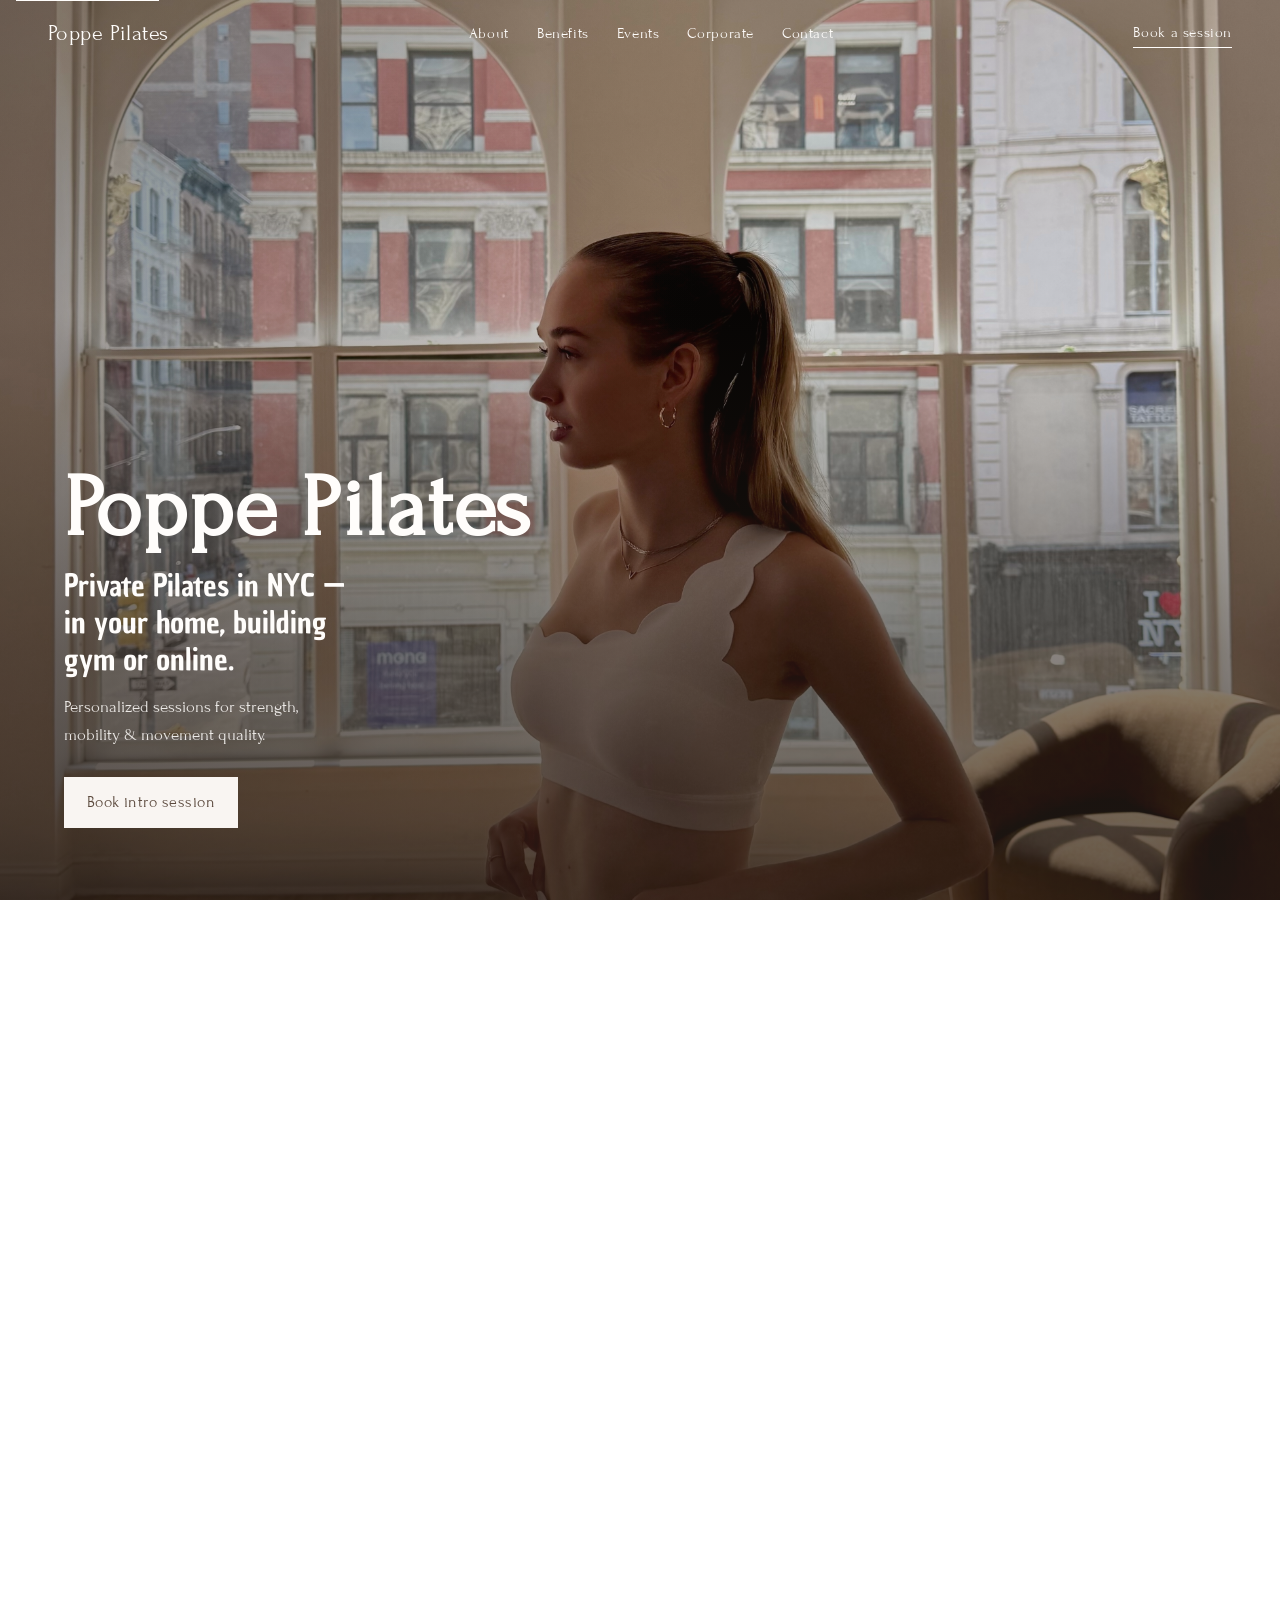
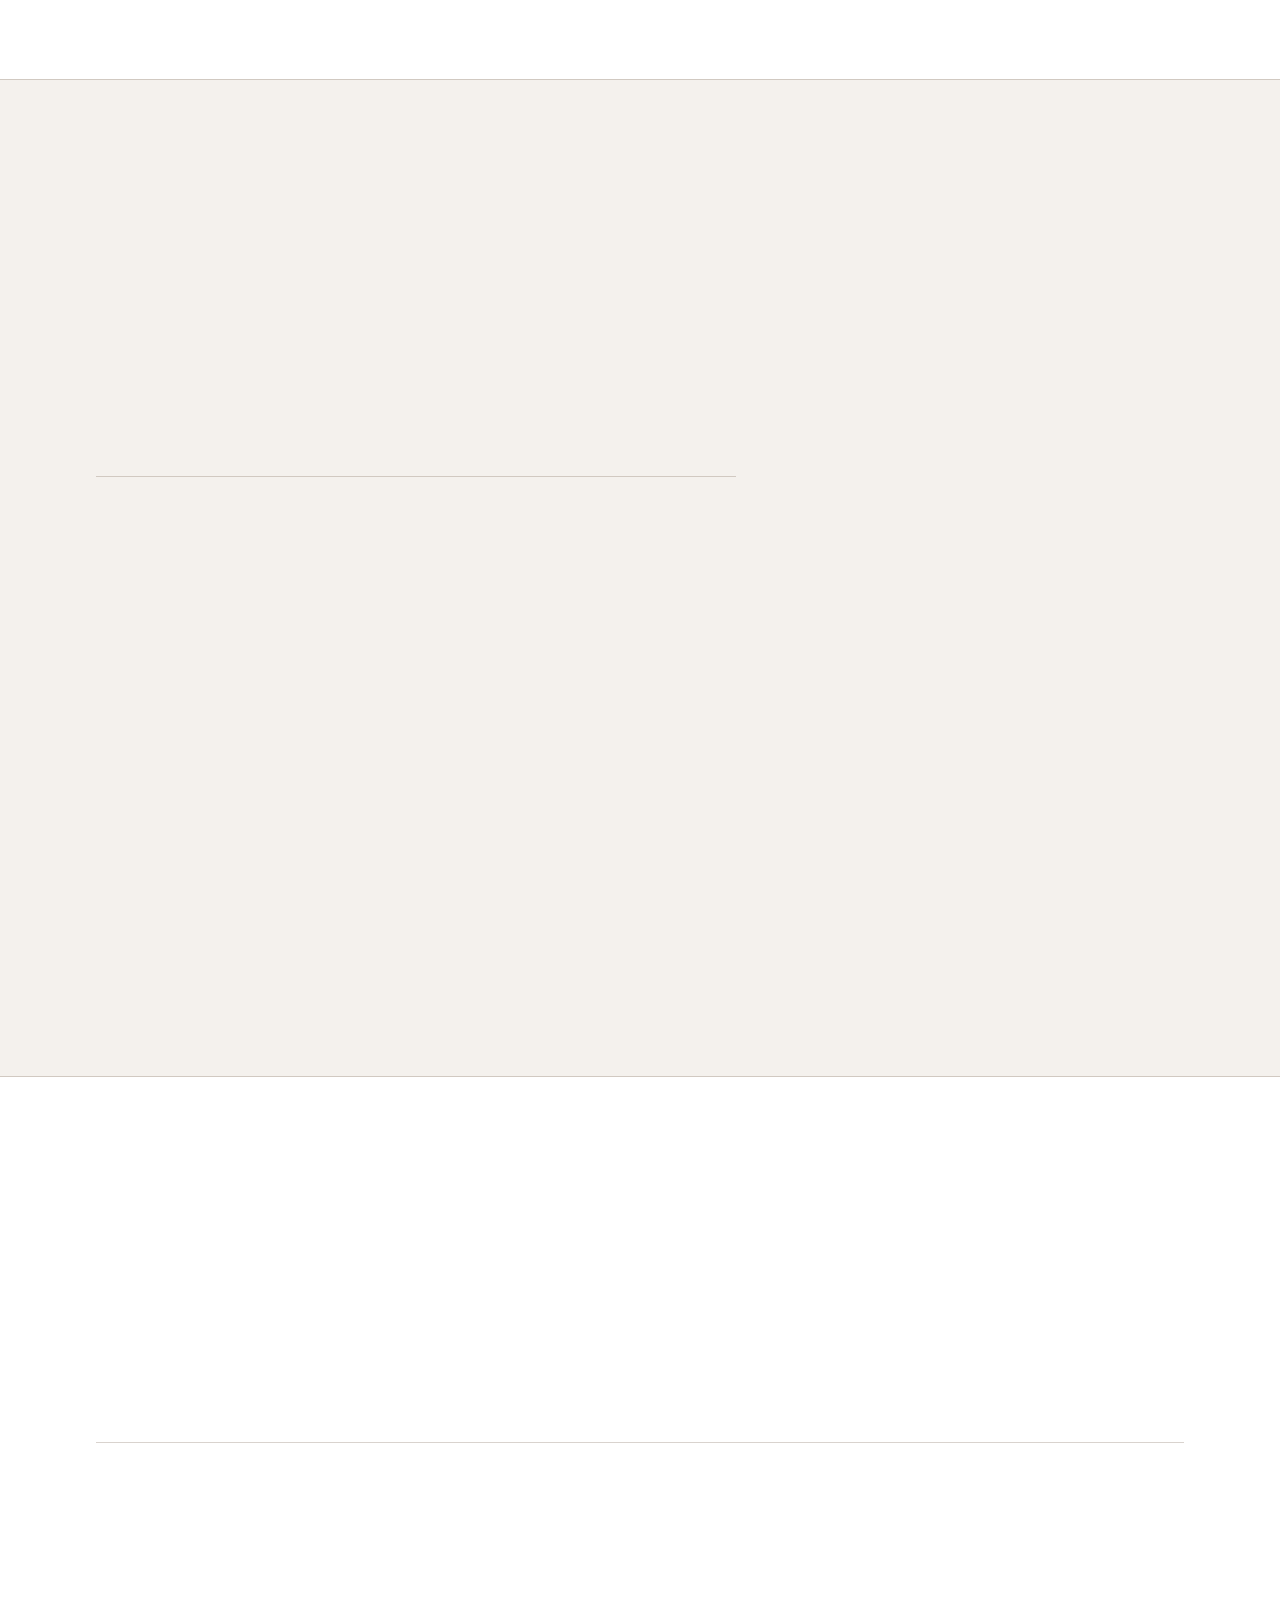
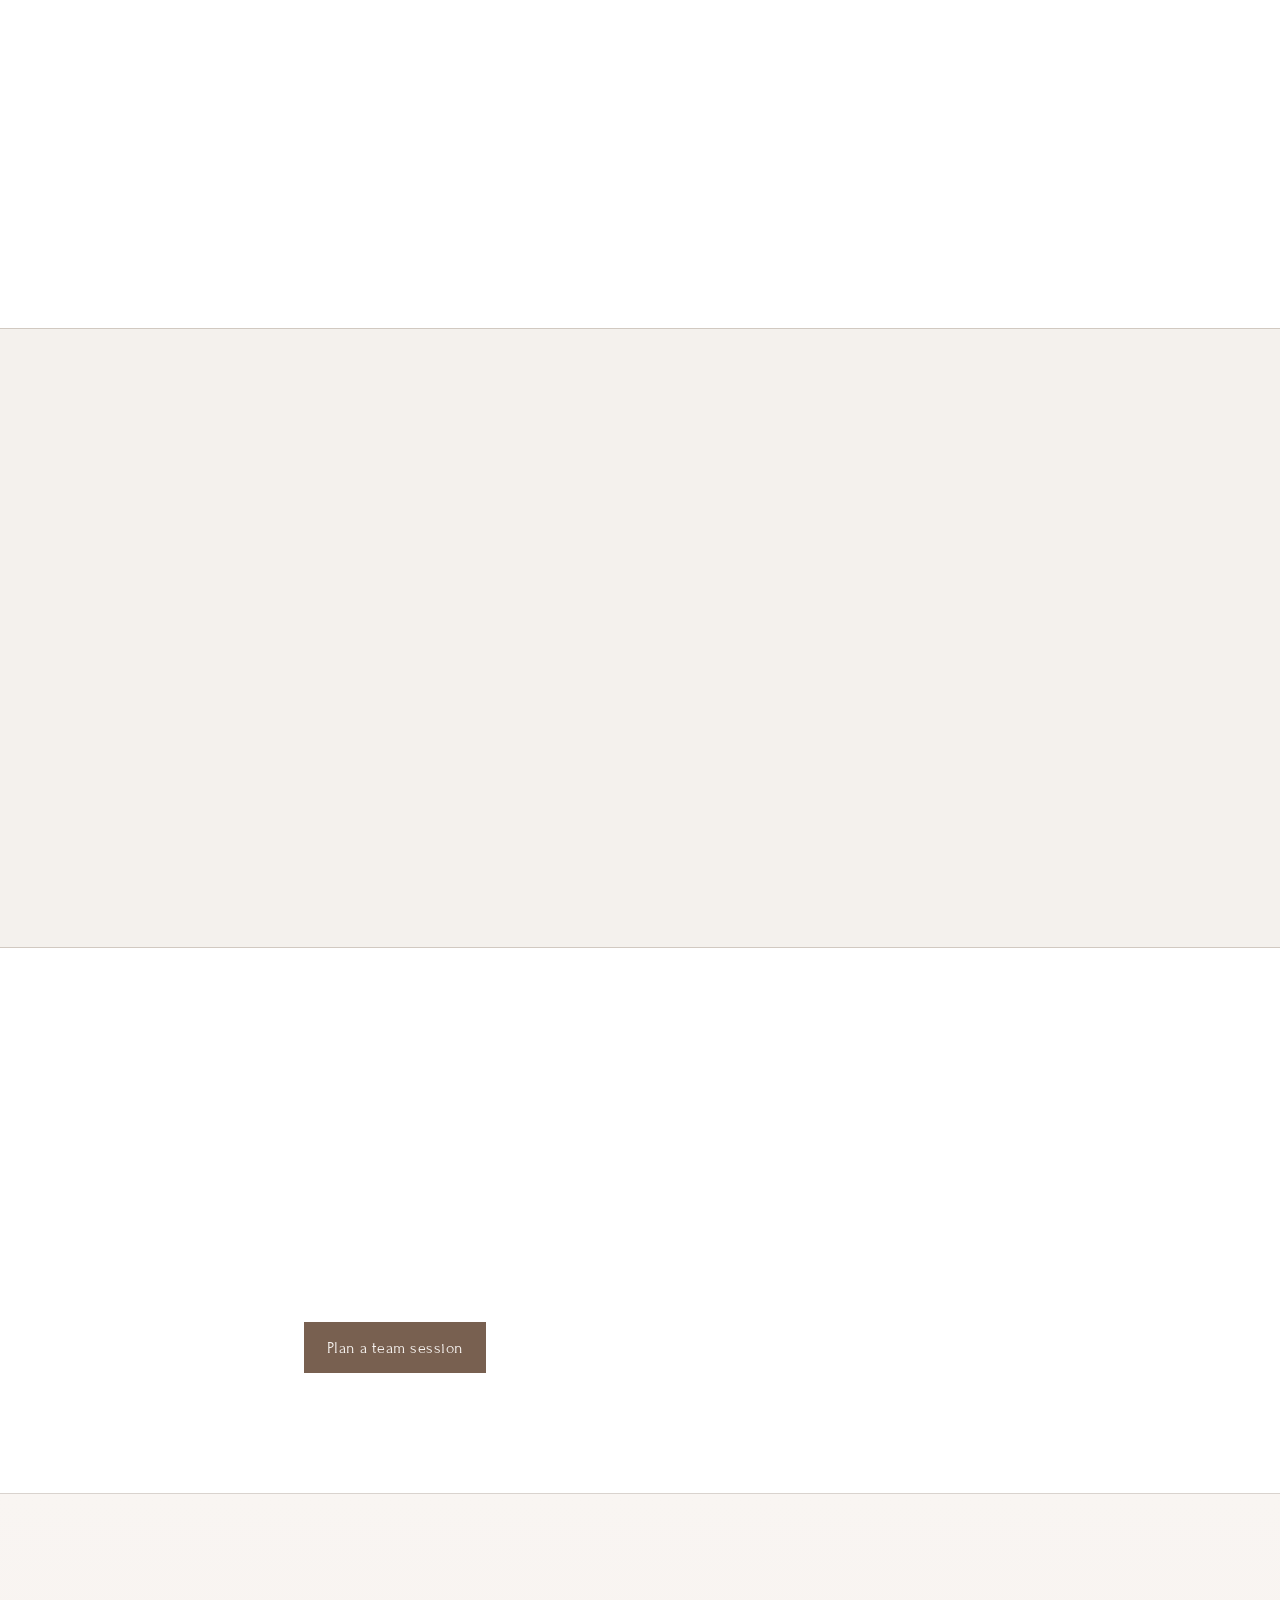
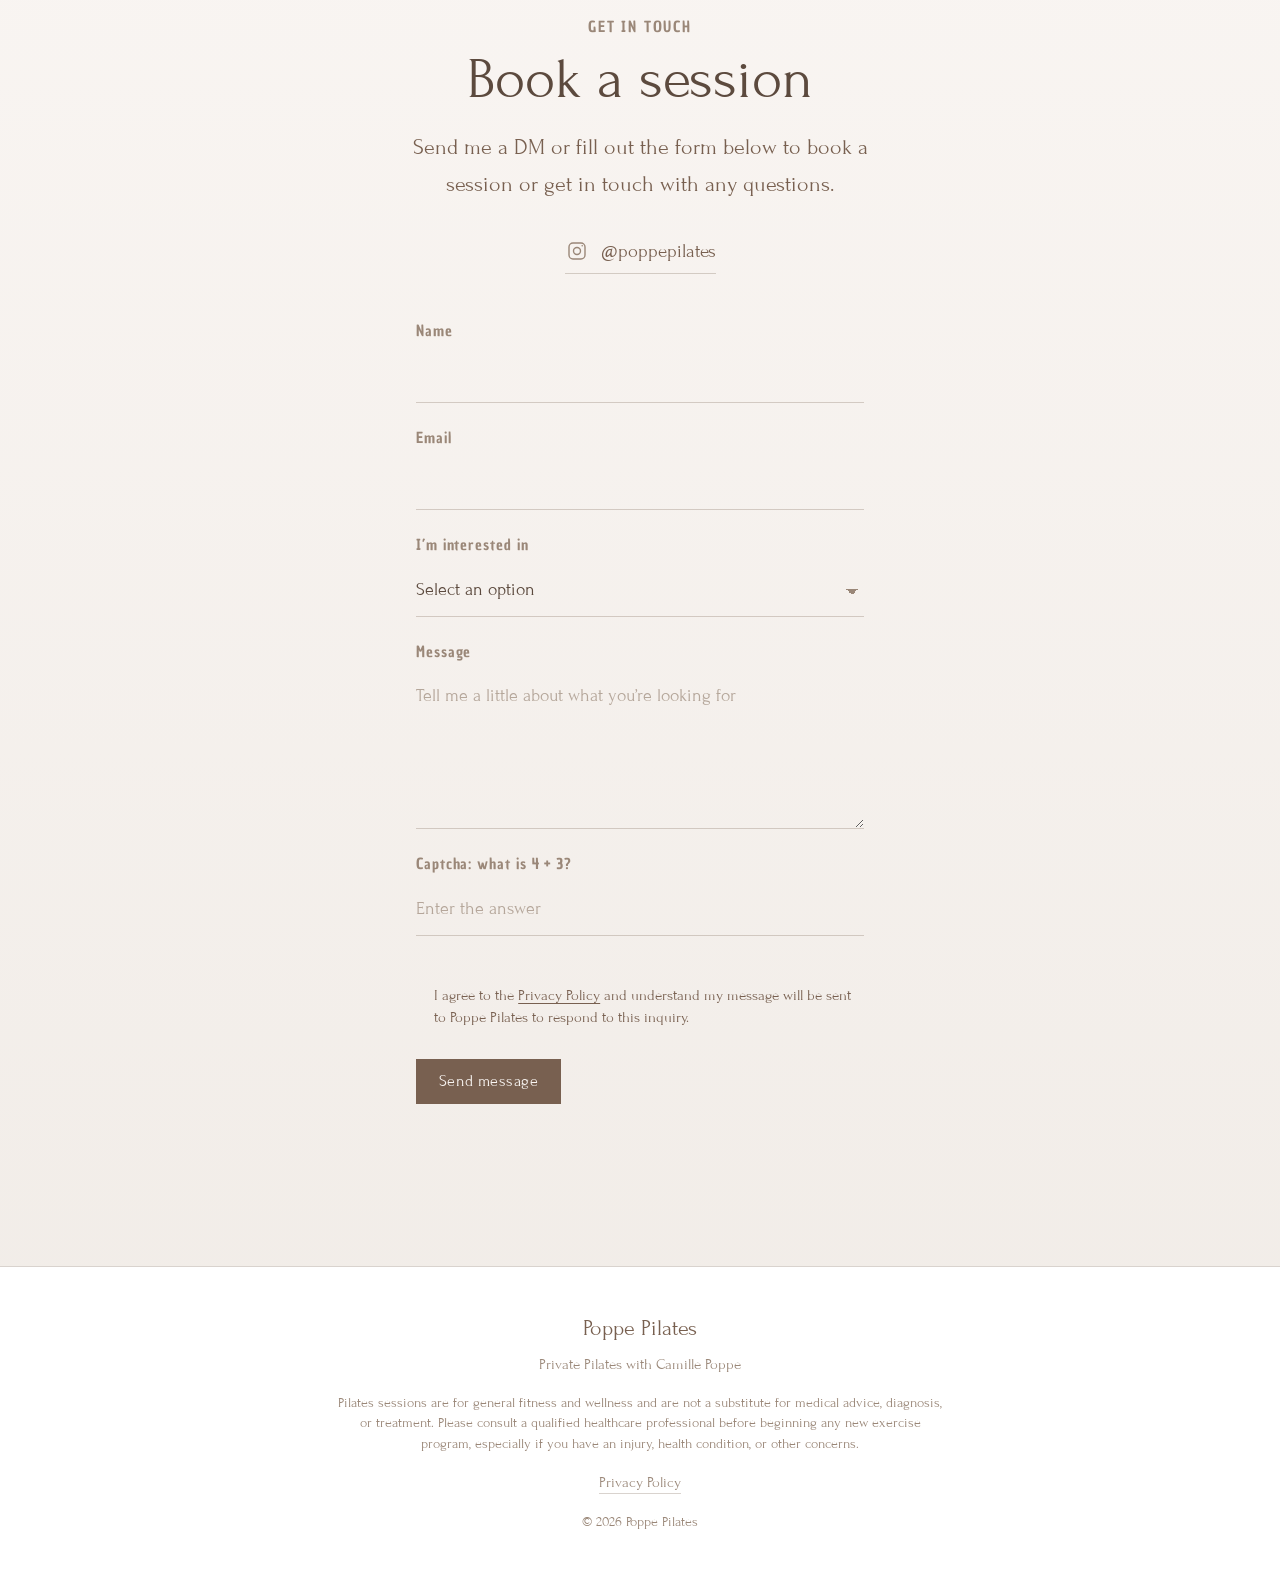
==== commit 2323d27b: "Fix silent contact form submit by handling validation in JS. Disable native constraint validation th" ====
--- a/index.html
+++ b/index.html
@@ -240,6 +240,7 @@
             data-contact-form
             action="https://formsubmit.co/camille@poppepilates.com"
             method="POST"
+            novalidate
           >
             <input type="hidden" name="_subject" value="New inquiry from Poppe Pilates website" />
             <input type="hidden" name="_template" value="table" />
@@ -275,8 +276,8 @@
             <div class="captcha-field">
               <label for="captcha-input">
                 <span
-                  >Captcha: what is
-                  <span data-captcha-a>?</span> + <span data-captcha-b>?</span>?</span
+                  >Captcha: what is <span data-captcha-a>0</span> +
+                  <span data-captcha-b>0</span>?</span
                 >
               </label>
               <input
--- a/css/styles.css
+++ b/css/styles.css
@@ -744,6 +744,7 @@
   font-family: var(--font-display);
   font-size: 0.95rem;
   line-height: 1.4;
+  color: var(--taupe);
 }
 
 .contact-form .form-feedback-error.is-error,
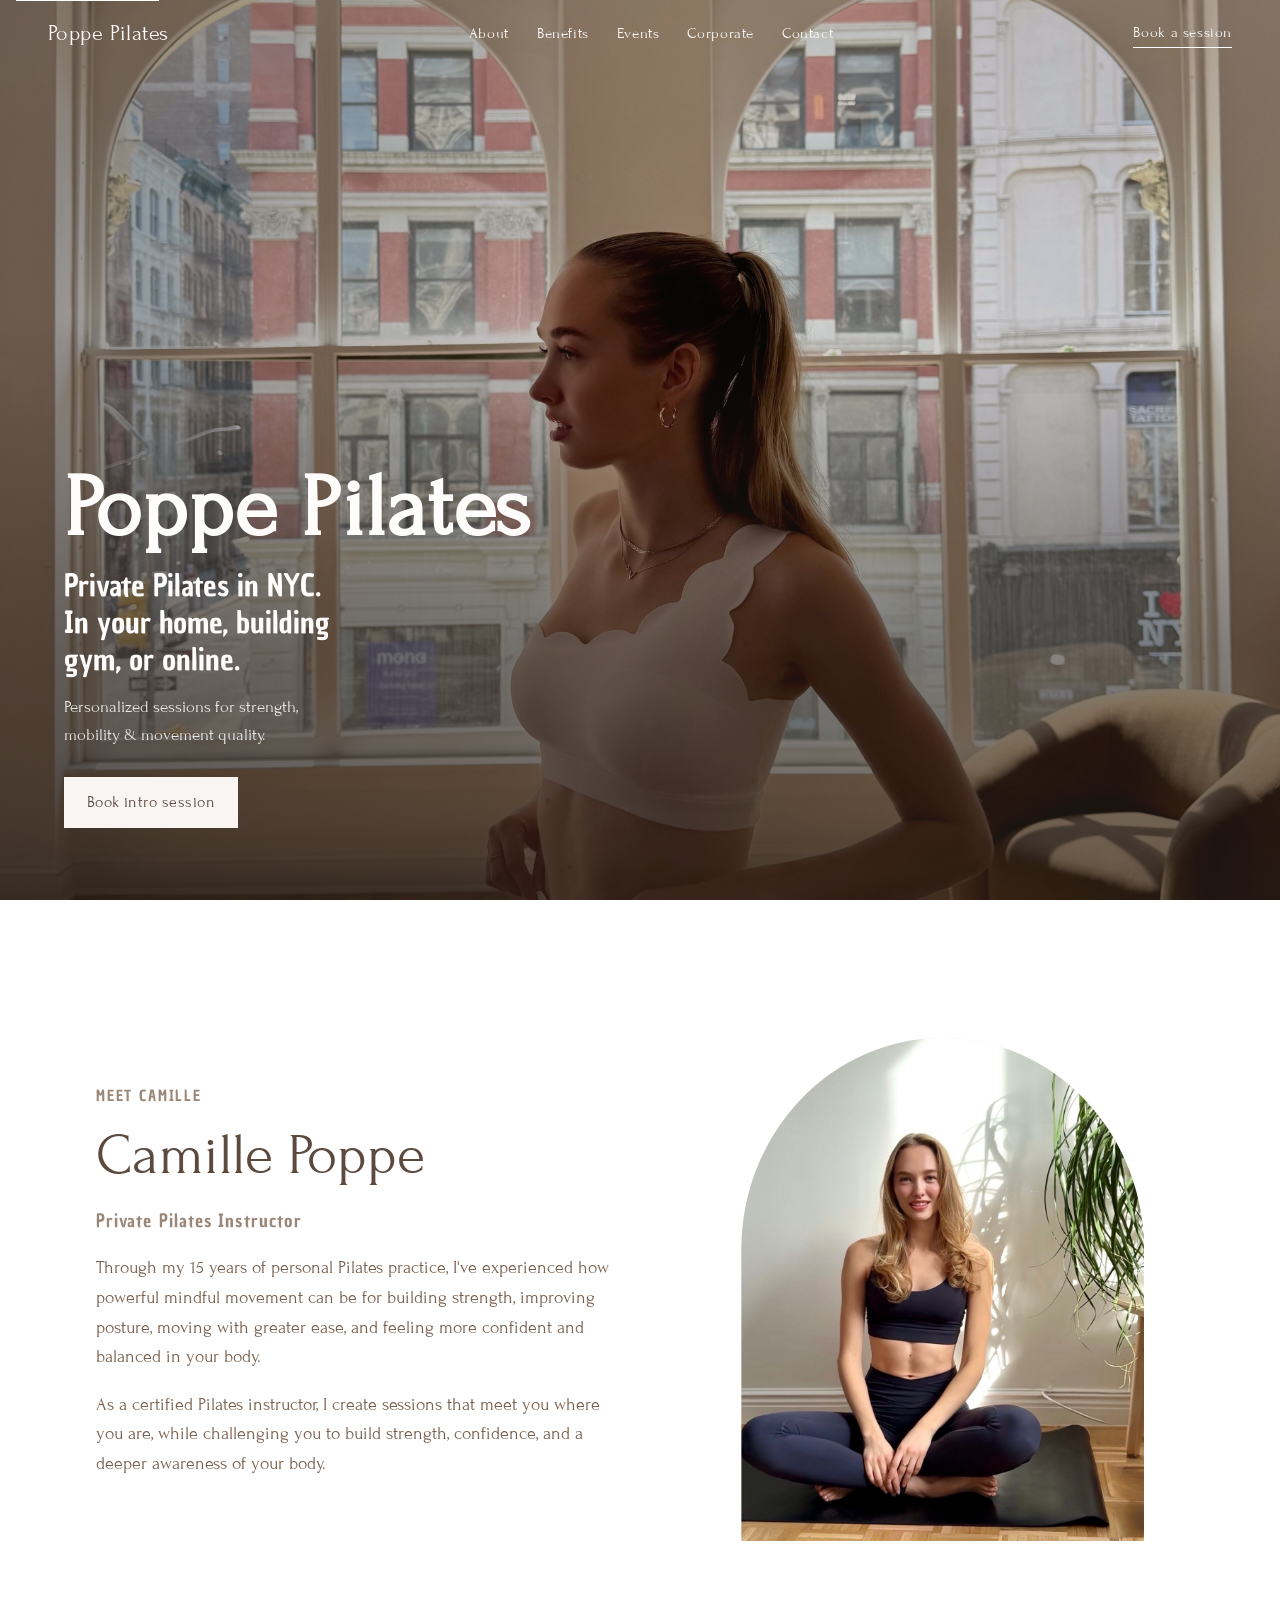
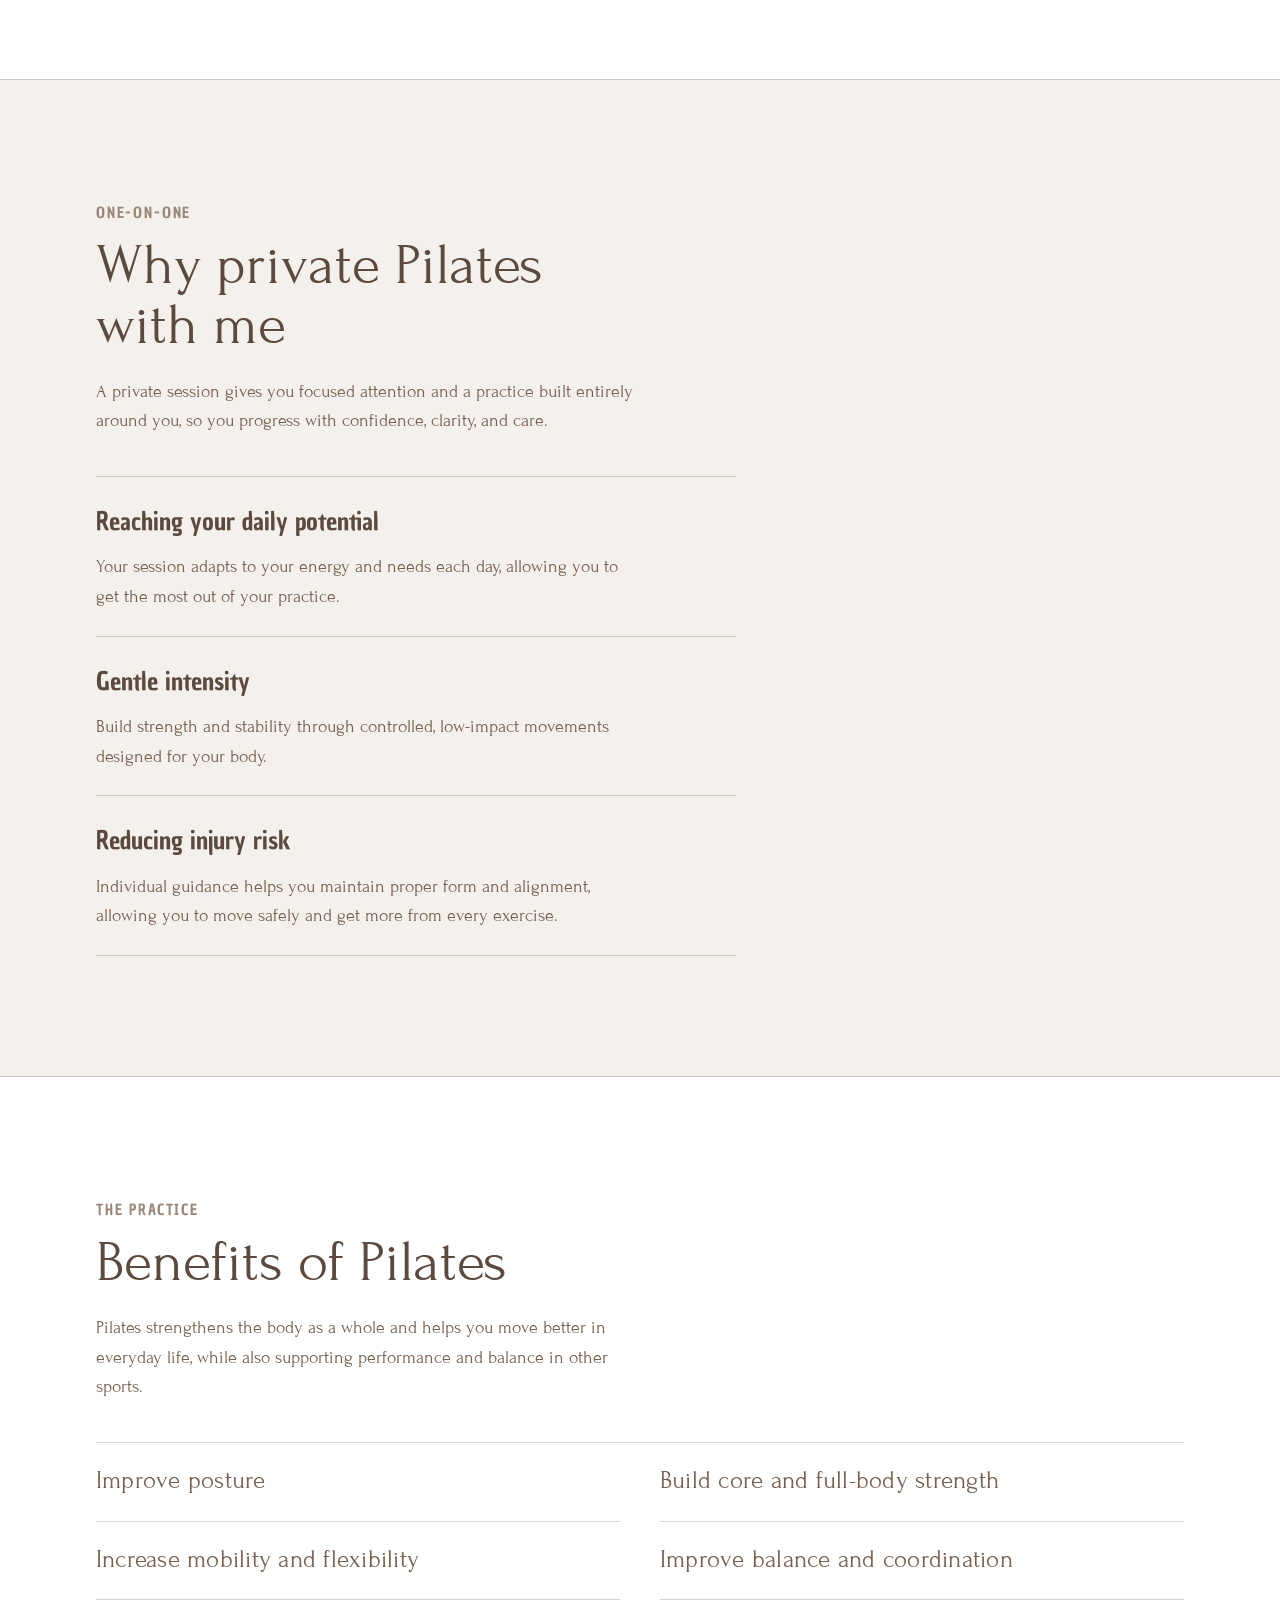
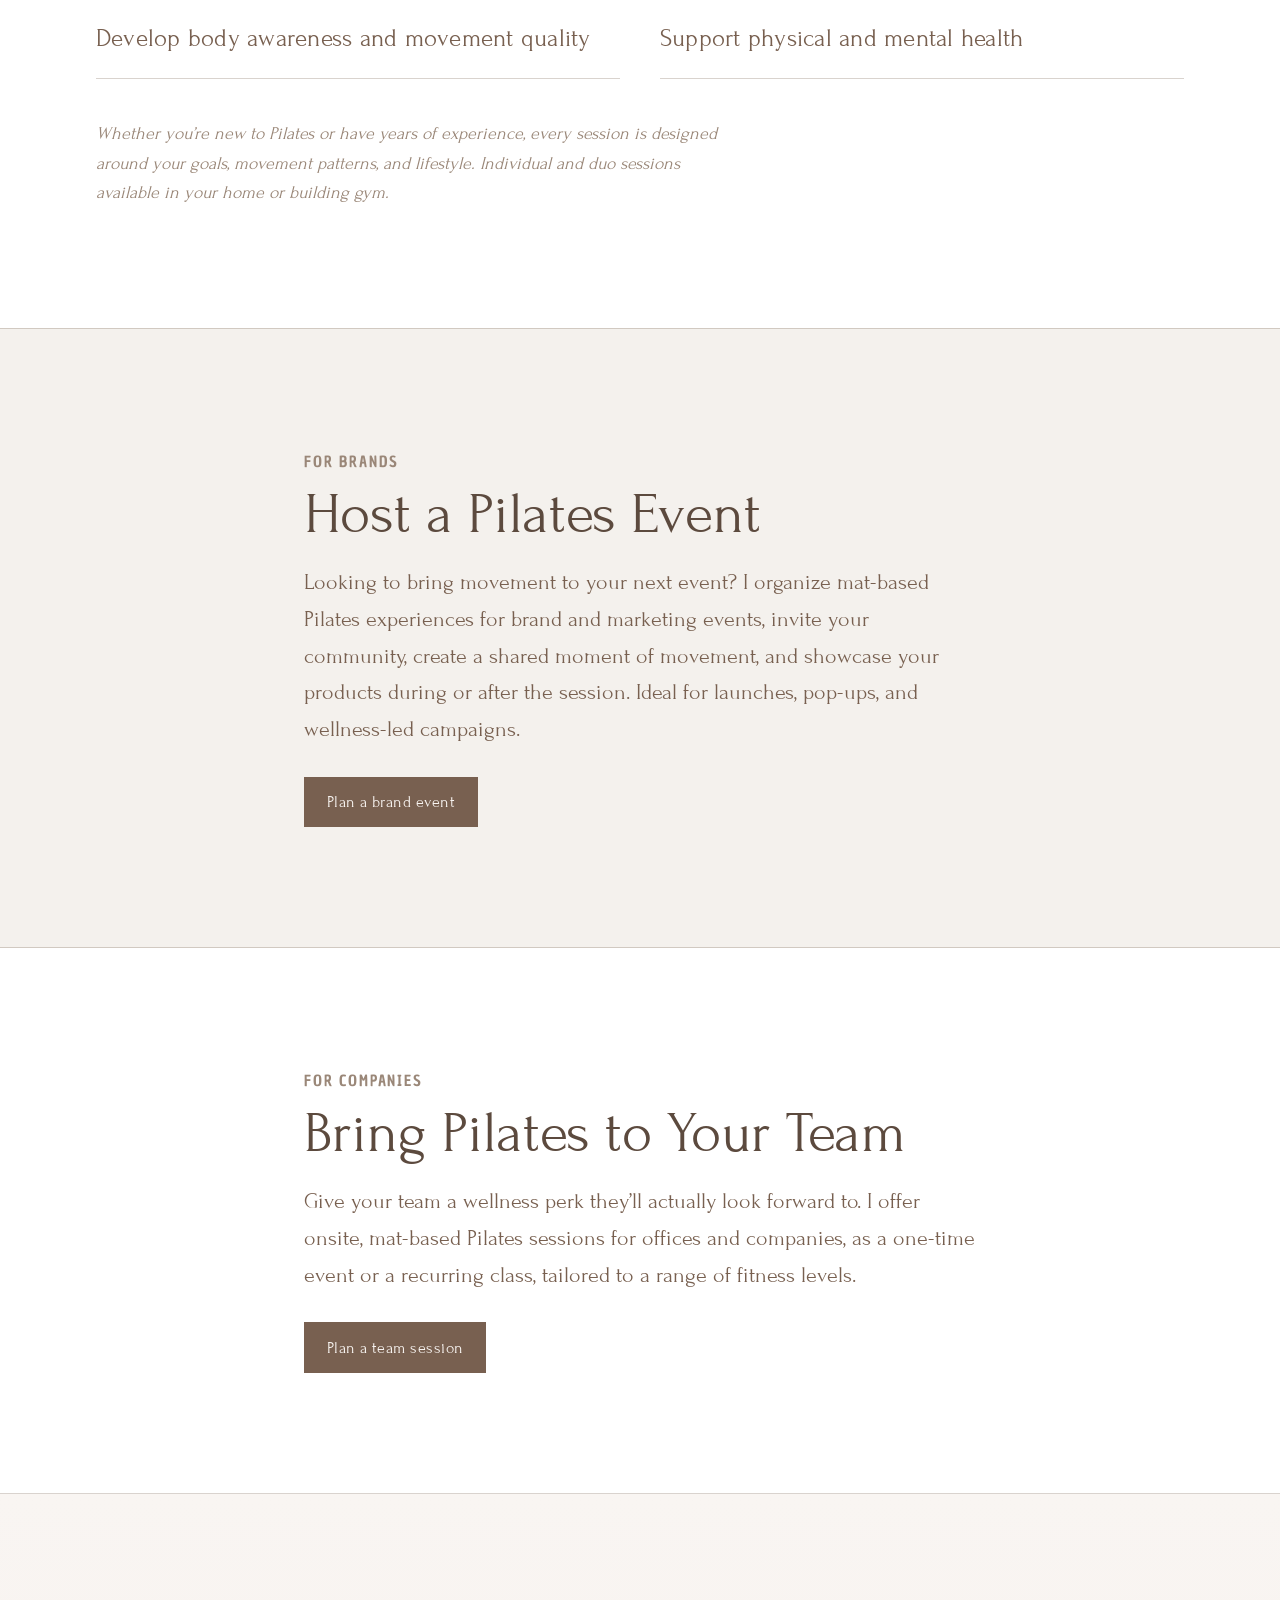
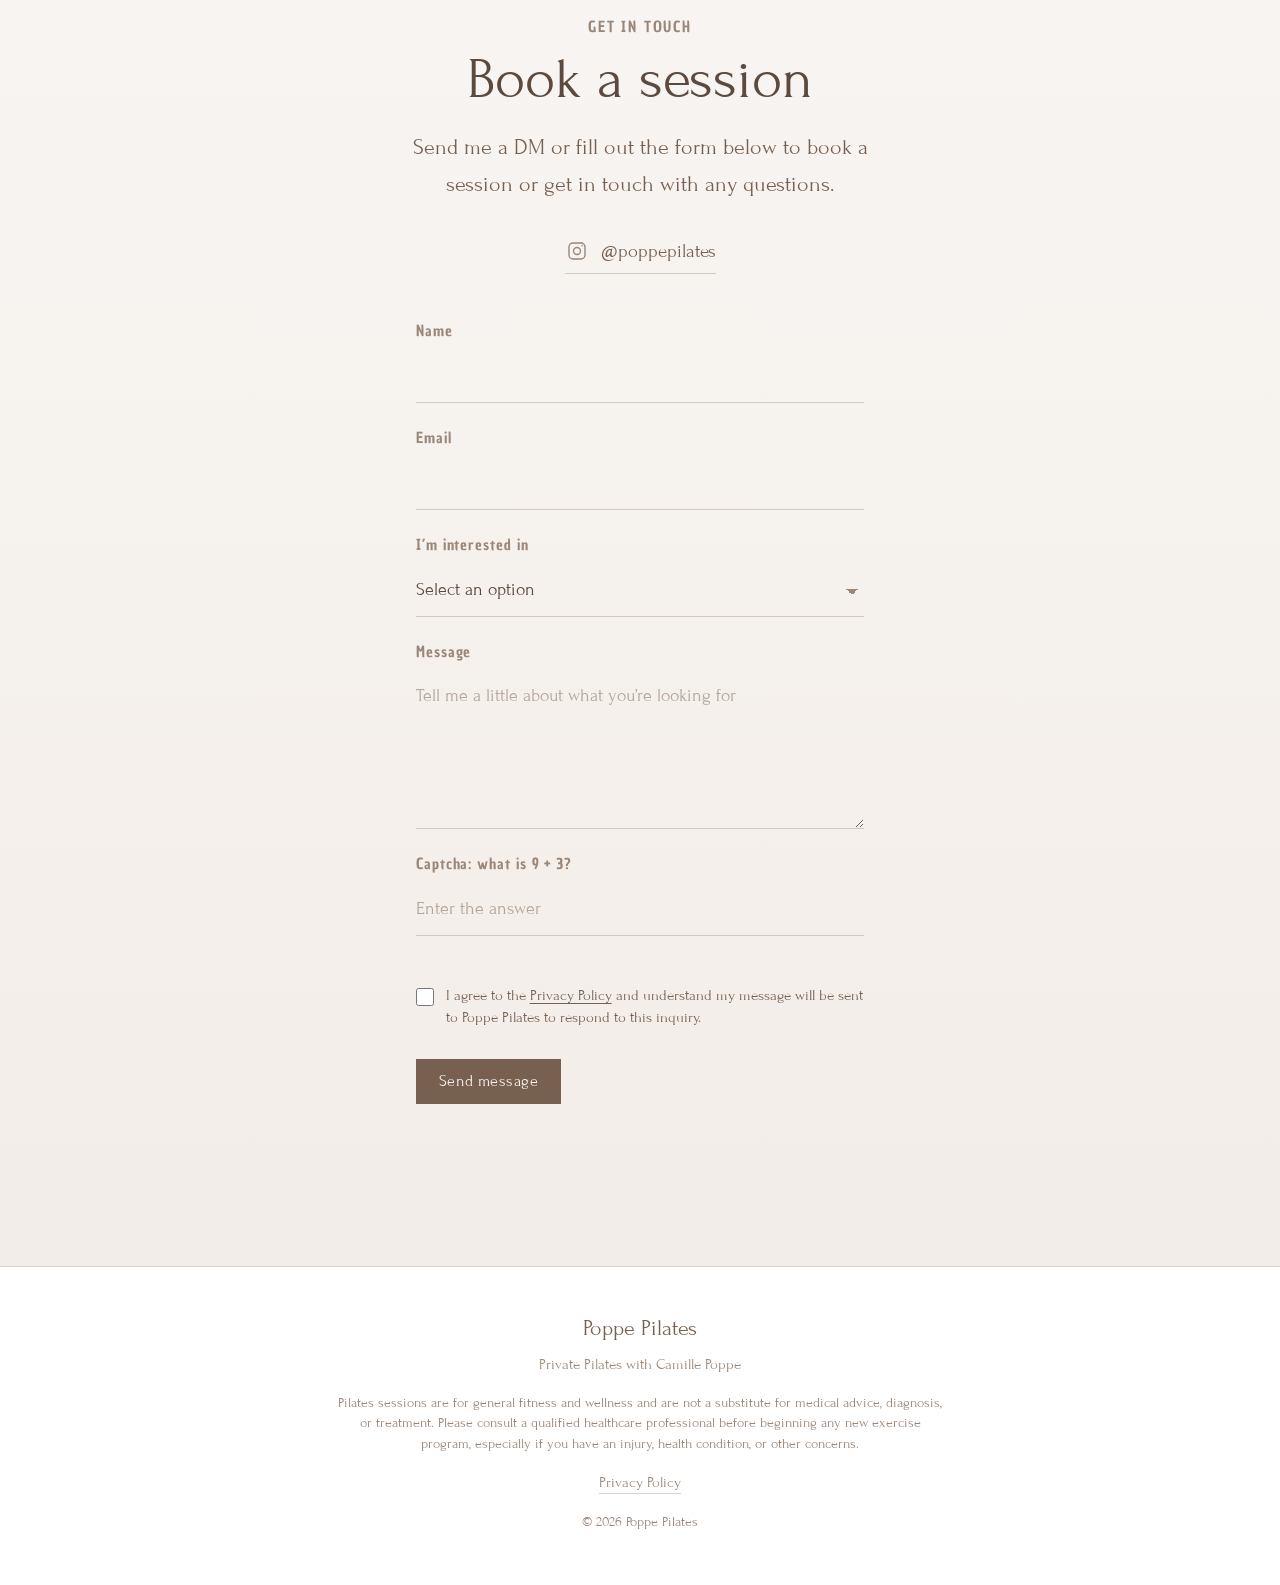
==== commit e1c02508: "Tweak landing page copy punctuation. Replace em dashes with simpler sentence punctuation in the hero" ====
--- a/index.html
+++ b/index.html
@@ -66,7 +66,7 @@
         <div class="hero-content">
           <h1 class="hero-brand reveal" data-reveal>Poppe Pilates</h1>
           <p class="hero-title reveal" data-reveal>
-            Private Pilates in NYC &mdash; in your home, building gym or online.
+            Private Pilates in NYC. In your home, building gym, or online.
           </p>
           <p class="hero-lede reveal" data-reveal>
             Personalized sessions for strength, mobility &amp; movement quality.
@@ -116,7 +116,7 @@
             </h2>
             <p class="reveal" data-reveal>
               A private session gives you focused attention and a practice built
-              entirely around you &mdash; so you progress with confidence, clarity,
+              entirely around you, so you progress with confidence, clarity,
               and care.
             </p>
           </div>
@@ -180,7 +180,7 @@
           </h2>
           <p class="lead reveal" data-reveal>
             Looking to bring movement to your next event? I organize mat-based Pilates
-            experiences for brand and marketing events &mdash; invite your
+            experiences for brand and marketing events, invite your
             community, create a shared moment of movement, and showcase your
             products during or after the session. Ideal for launches, pop-ups,
             and wellness-led campaigns.
@@ -199,8 +199,8 @@
           </h2>
           <p class="lead reveal" data-reveal>
             Give your team a wellness perk they&rsquo;ll actually look forward to. I
-            offer onsite, mat-based Pilates sessions for offices and companies
-            &mdash; as a one-time event or a recurring class &mdash; tailored to
+            offer onsite, mat-based Pilates sessions for offices and companies, 
+            as a one-time event or a recurring class, tailored to
             a range of fitness levels.
           </p>
           <div class="offer-cta reveal" data-reveal>
--- a/css/styles.css
+++ b/css/styles.css
@@ -650,7 +650,7 @@
   color: var(--taupe-soft);
 }
 
-.contact-form input,
+.contact-form input:not([type="checkbox"]),
 .contact-form select,
 .contact-form textarea {
   width: 100%;
@@ -681,7 +681,7 @@
   line-height: 1.5;
 }
 
-.contact-form input:focus,
+.contact-form input:not([type="checkbox"]):focus,
 .contact-form select:focus,
 .contact-form textarea:focus {
   border-color: var(--taupe);
@@ -715,10 +715,19 @@
   color: var(--taupe);
 }
 
-.contact-form .consent input {
-  width: auto;
-  margin-top: 0.2rem;
+.contact-form .consent input[type="checkbox"] {
+  appearance: auto;
+  -webkit-appearance: checkbox;
+  width: 1.15rem;
+  height: 1.15rem;
+  margin: 0.2rem 0 0;
+  padding: 0;
+  border: 1px solid var(--taupe);
+  border-radius: 0.15rem;
+  background: var(--white);
   accent-color: var(--taupe);
+  cursor: pointer;
+  flex: 0 0 auto;
 }
 
 .contact-form .consent span {
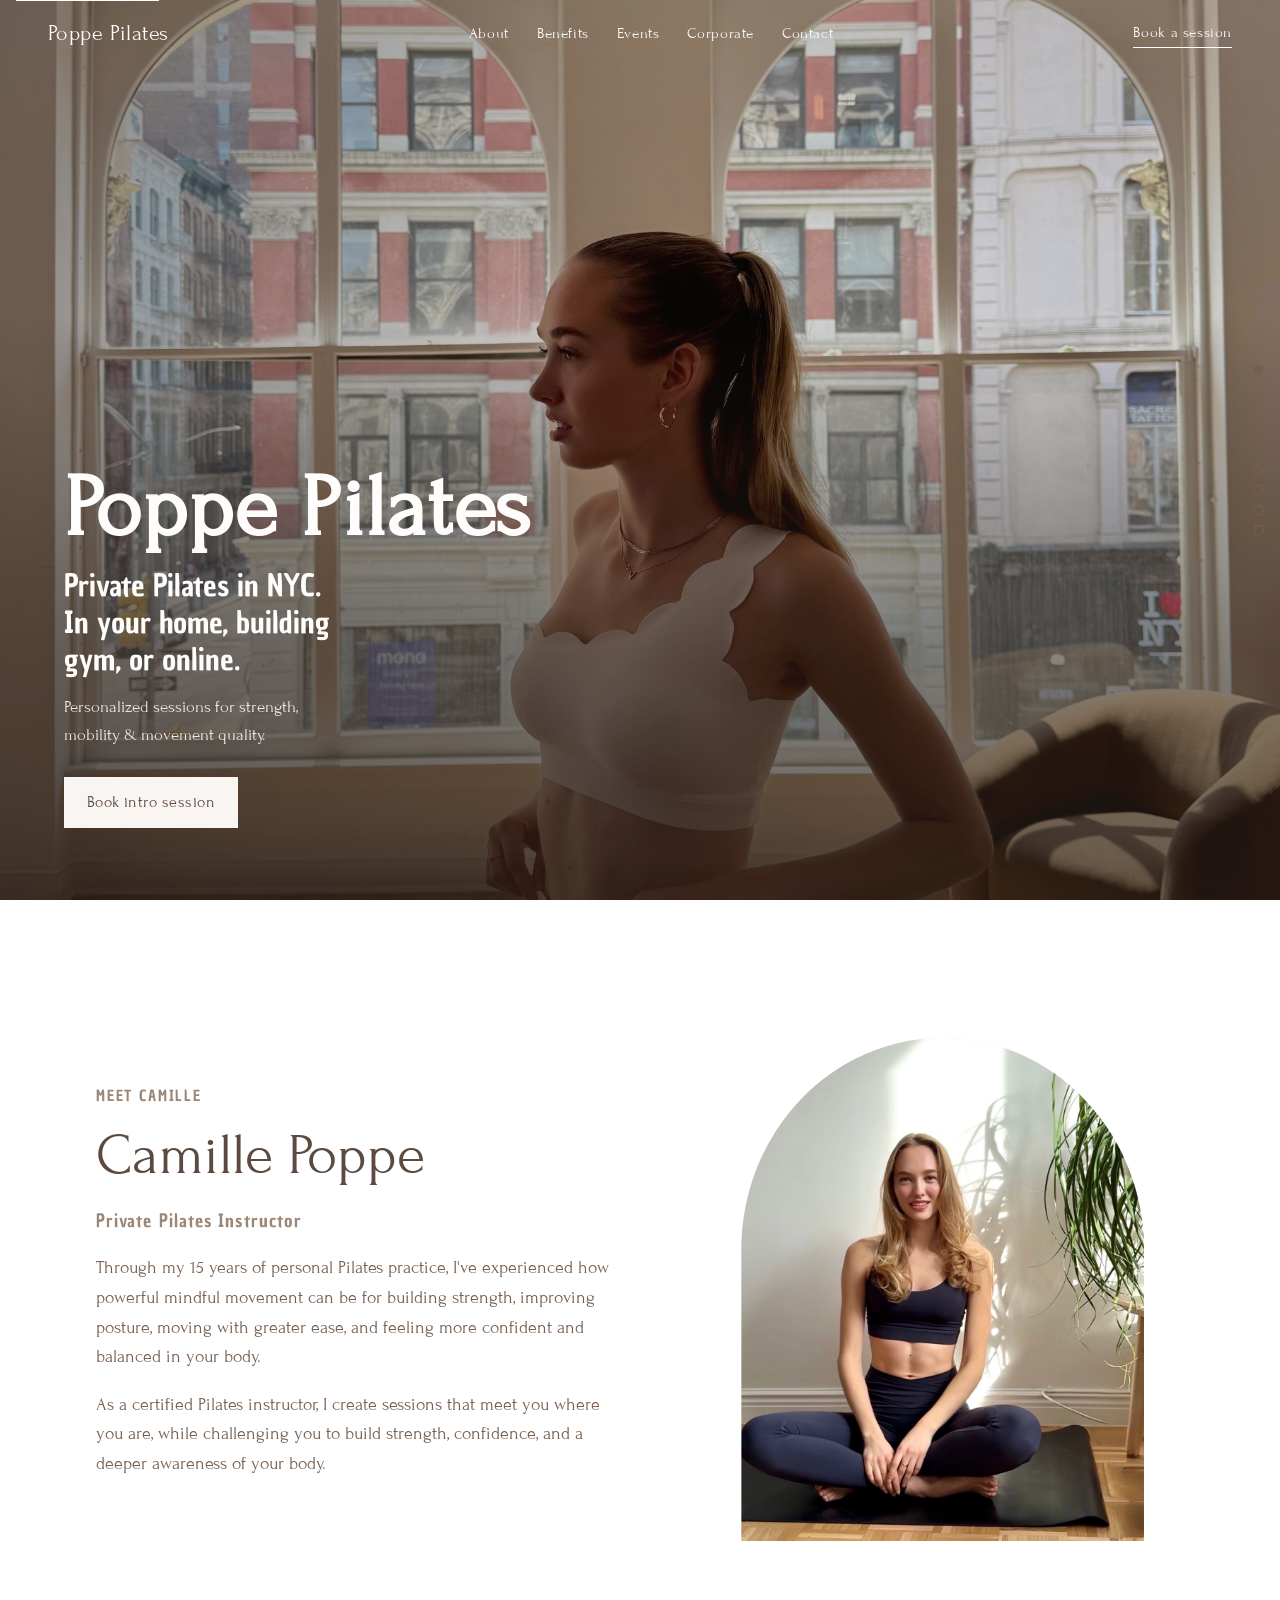
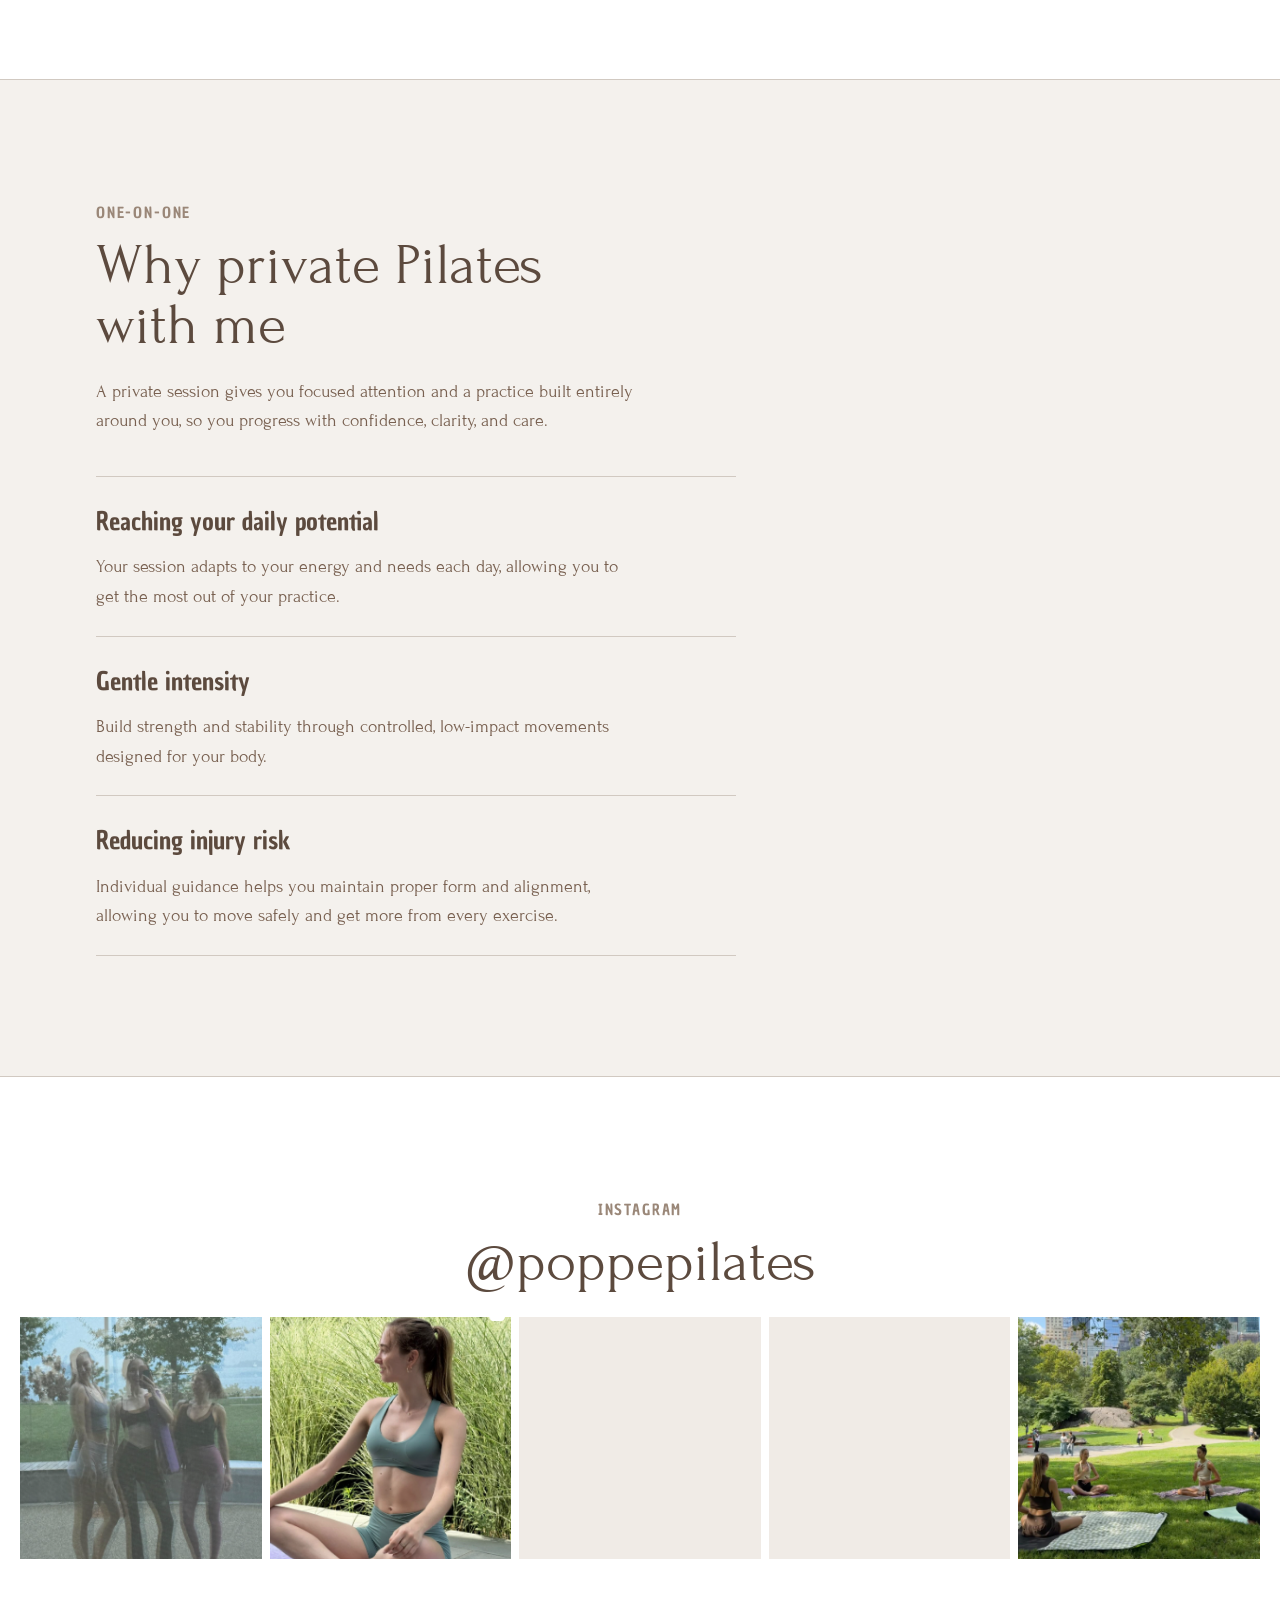
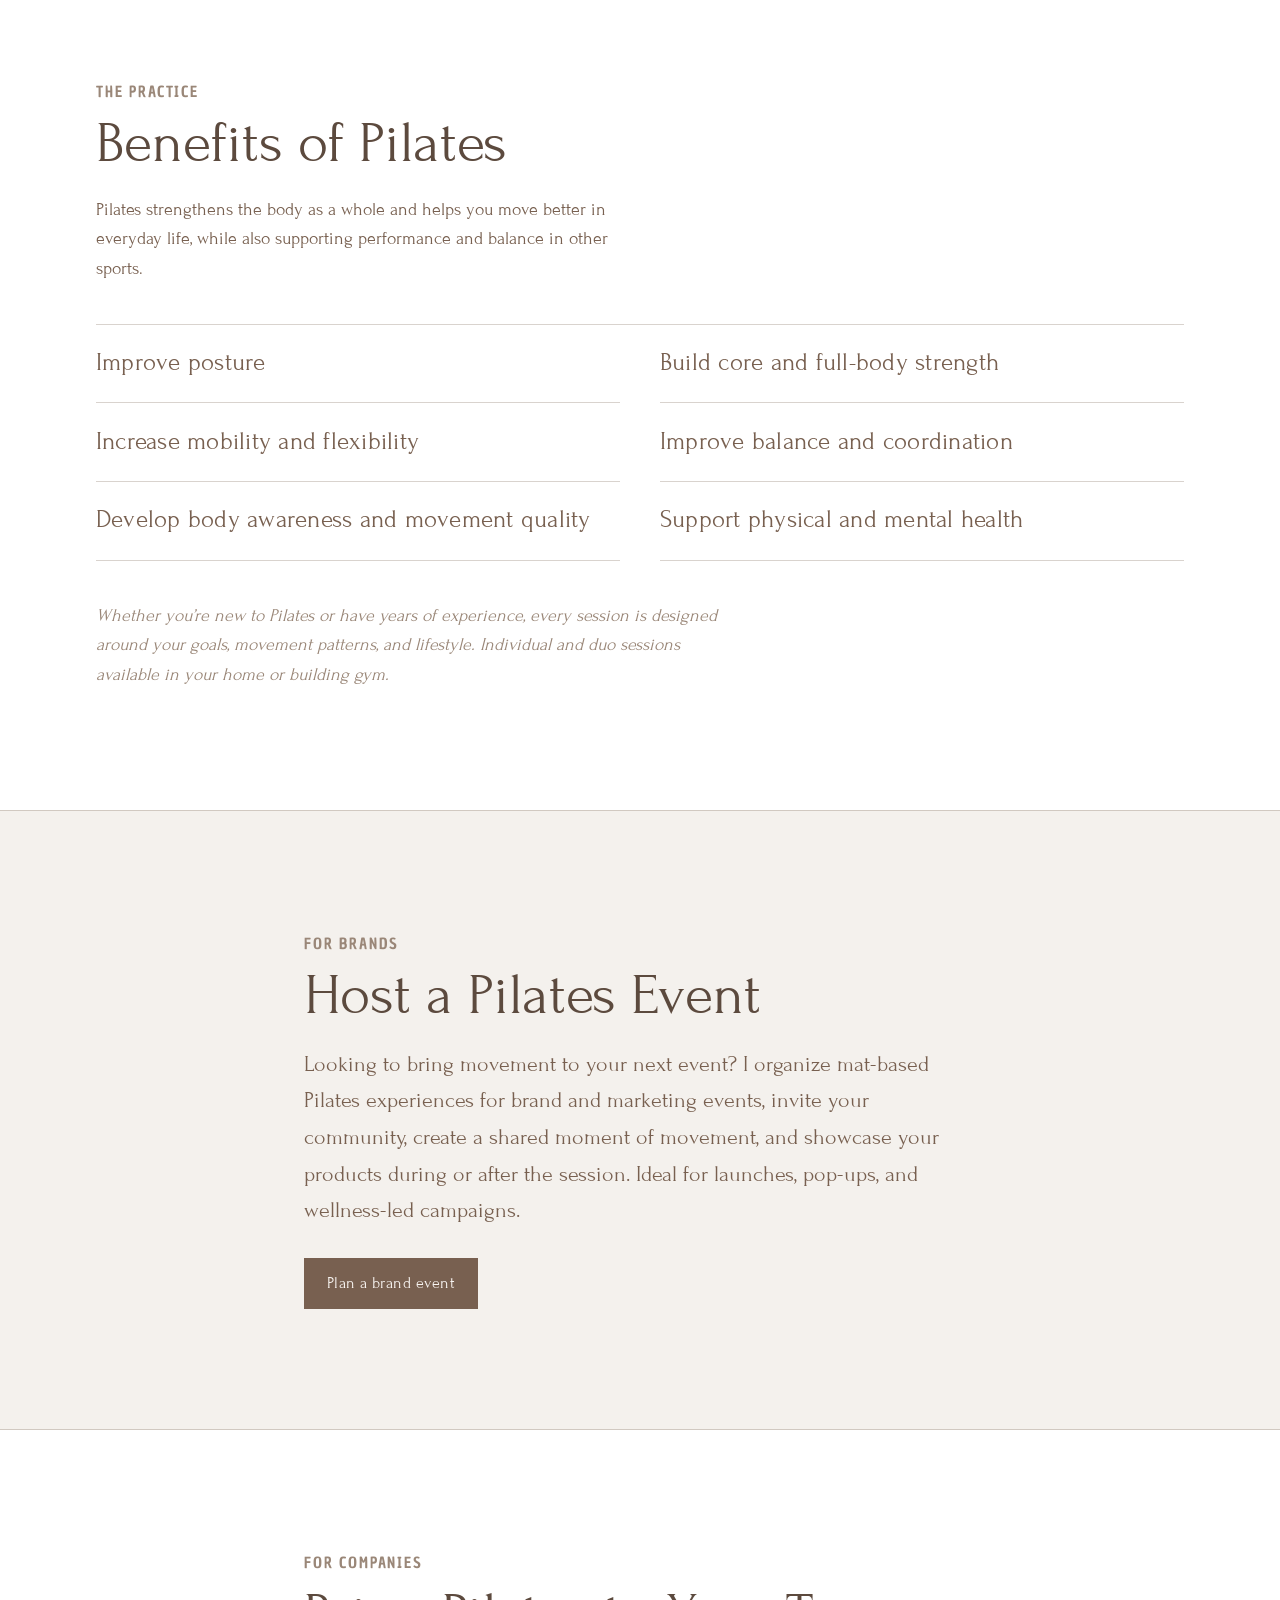
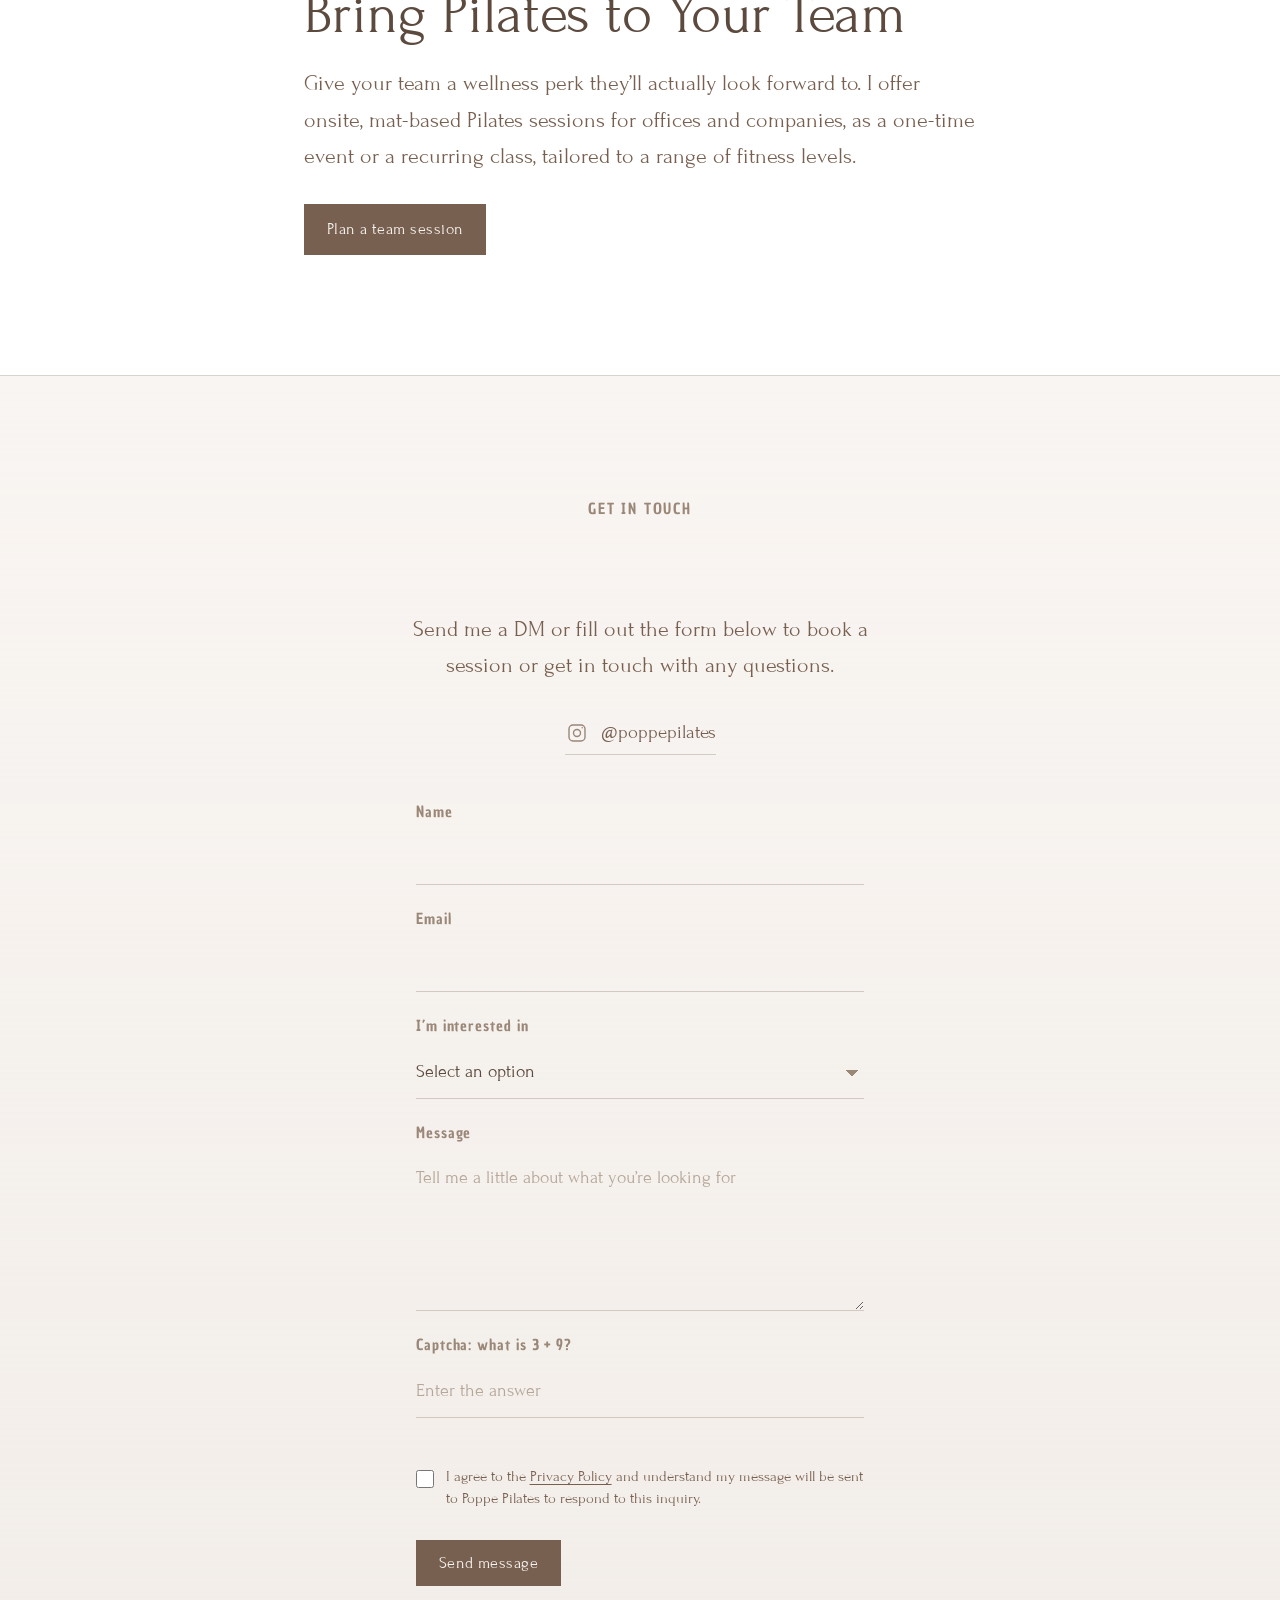
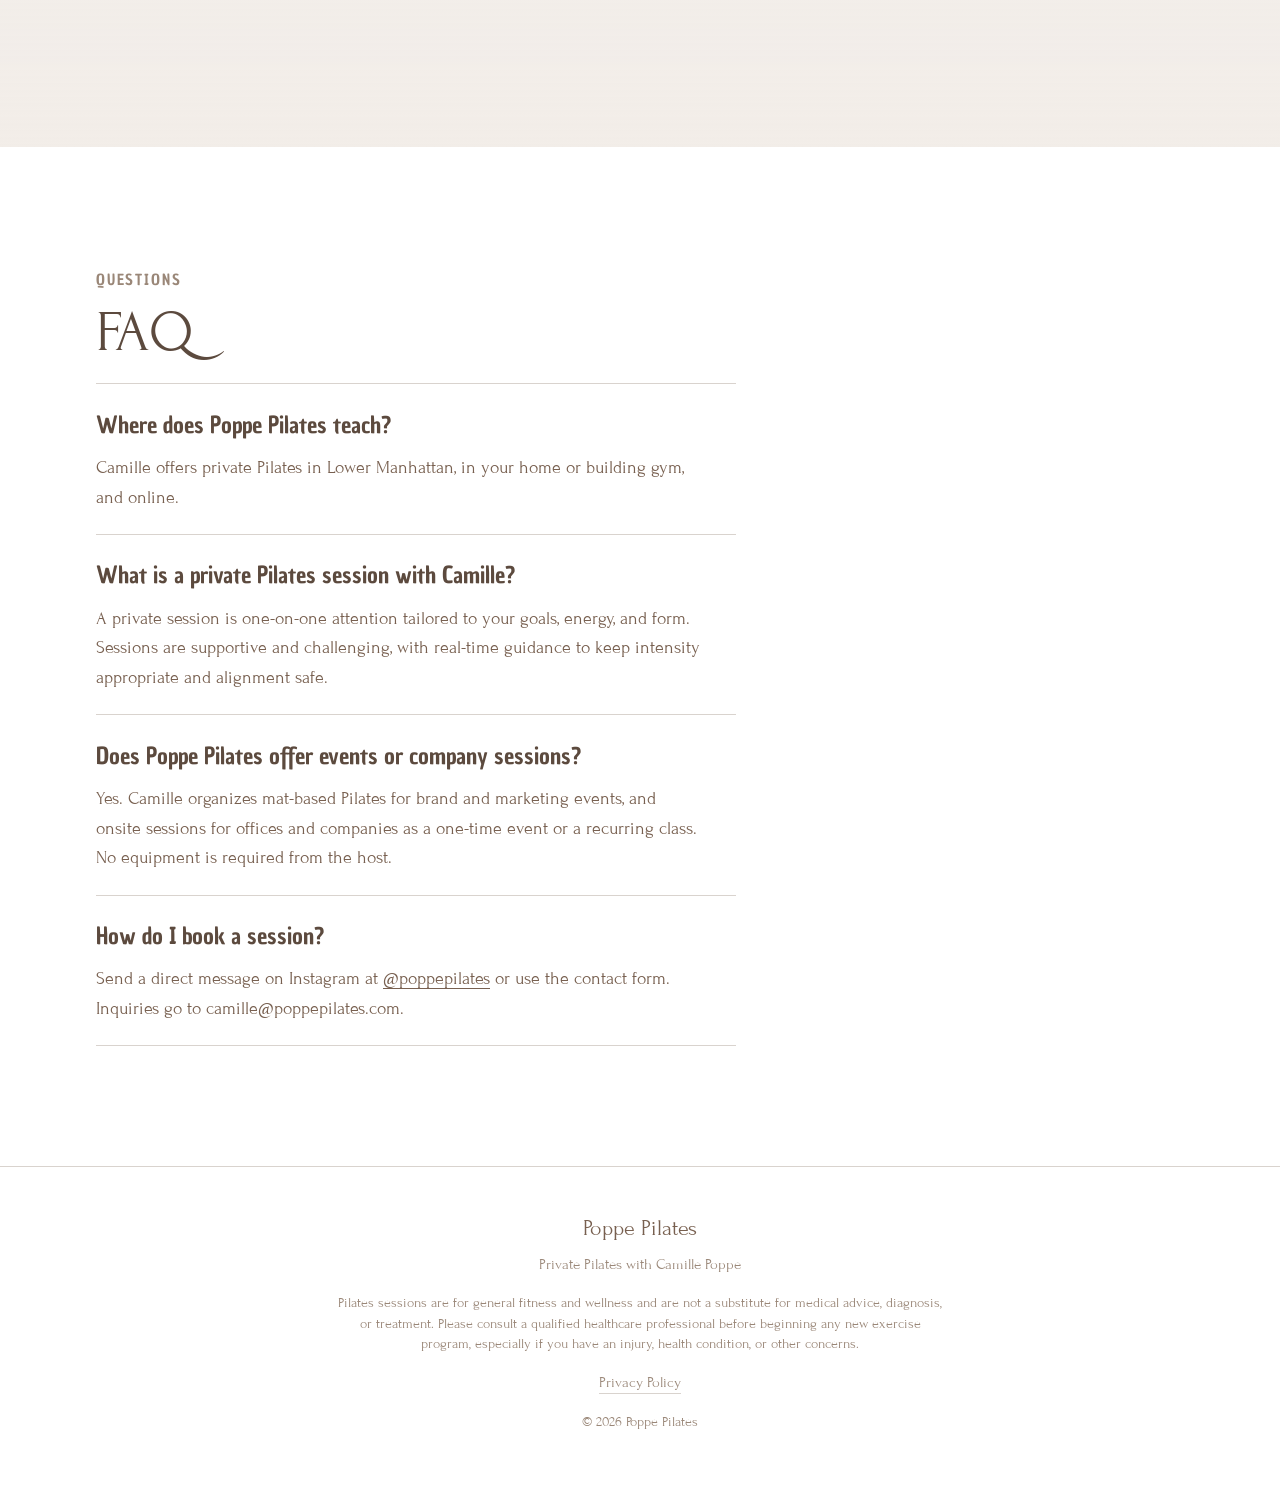
==== commit b158cccb: "Add SEO files, Instagram row, FAQ, and section dots. Publish Lower Manhattan business metadata, five" ====
--- a/index.html
+++ b/index.html
@@ -3,11 +3,106 @@
   <head>
     <meta charset="UTF-8" />
     <meta name="viewport" content="width=device-width, initial-scale=1.0" />
-    <title>Poppe Pilates | Private Pilates with Camille Poppe</title>
+    <title>Poppe Pilates | Private Pilates in Lower Manhattan</title>
     <meta
       name="description"
-      content="Private Pilates in your home, building gym or online. Personalized sessions for strength, mobility and movement quality with Camille Poppe."
+      content="Private Pilates in Lower Manhattan with Camille Poppe. Personalized sessions in your home, building gym, or online for strength, mobility, and movement quality."
     />
+    <link rel="canonical" href="https://poppepilates.com/" />
+    <link rel="sitemap" type="application/xml" title="Sitemap" href="https://poppepilates.com/sitemap.xml" />
+    <meta property="og:type" content="website" />
+    <meta property="og:locale" content="en_US" />
+    <meta property="og:site_name" content="Poppe Pilates" />
+    <meta property="og:title" content="Poppe Pilates | Private Pilates in Lower Manhattan" />
+    <meta
+      property="og:description"
+      content="Private Pilates in Lower Manhattan with Camille Poppe. Personalized sessions in your home, building gym, or online."
+    />
+    <meta property="og:url" content="https://poppepilates.com/" />
+    <meta property="og:image" content="https://poppepilates.com/assets/images/camille2.JPG" />
+    <meta name="twitter:card" content="summary_large_image" />
+    <meta name="twitter:title" content="Poppe Pilates | Private Pilates in Lower Manhattan" />
+    <meta
+      name="twitter:description"
+      content="Private Pilates in Lower Manhattan with Camille Poppe. Personalized sessions in your home, building gym, or online."
+    />
+    <meta name="twitter:image" content="https://poppepilates.com/assets/images/camille2.JPG" />
+    <script type="application/ld+json">
+      {
+        "@context": "https://schema.org",
+        "@graph": [
+          {
+            "@type": "HealthAndBeautyBusiness",
+            "@id": "https://poppepilates.com/#business",
+            "name": "Poppe Pilates",
+            "url": "https://poppepilates.com/",
+            "image": "https://poppepilates.com/assets/images/camille2.JPG",
+            "email": "camille@poppepilates.com",
+            "founder": {
+              "@type": "Person",
+              "name": "Camille Poppe",
+              "jobTitle": "Private Pilates Instructor"
+            },
+            "address": {
+              "@type": "PostalAddress",
+              "addressLocality": "Lower Manhattan",
+              "addressRegion": "NY",
+              "addressCountry": "US"
+            },
+            "areaServed": [
+              { "@type": "Place", "name": "Lower Manhattan" },
+              { "@type": "City", "name": "New York" }
+            ],
+            "sameAs": ["https://www.instagram.com/poppepilates/"]
+          },
+          {
+            "@type": "WebSite",
+            "@id": "https://poppepilates.com/#website",
+            "url": "https://poppepilates.com/",
+            "name": "Poppe Pilates",
+            "inLanguage": "en-US",
+            "publisher": { "@id": "https://poppepilates.com/#business" }
+          },
+          {
+            "@type": "FAQPage",
+            "mainEntity": [
+              {
+                "@type": "Question",
+                "name": "Where does Poppe Pilates teach?",
+                "acceptedAnswer": {
+                  "@type": "Answer",
+                  "text": "Camille Poppe offers private Pilates in Lower Manhattan, in your home or building gym, and online."
+                }
+              },
+              {
+                "@type": "Question",
+                "name": "What is a private Pilates session with Camille?",
+                "acceptedAnswer": {
+                  "@type": "Answer",
+                  "text": "A private session is one-on-one attention tailored to your goals, energy, and form. Sessions are supportive and challenging, with real-time guidance to keep intensity appropriate and alignment safe."
+                }
+              },
+              {
+                "@type": "Question",
+                "name": "Does Poppe Pilates offer events or company sessions?",
+                "acceptedAnswer": {
+                  "@type": "Answer",
+                  "text": "Yes. Camille organizes mat-based Pilates for brand and marketing events, and onsite sessions for offices and companies as a one-time event or a recurring class. No equipment is required from the host."
+                }
+              },
+              {
+                "@type": "Question",
+                "name": "How do I book a session?",
+                "acceptedAnswer": {
+                  "@type": "Answer",
+                  "text": "Send a direct message on Instagram at @poppepilates or use the contact form on poppepilates.com. Inquiries go to camille@poppepilates.com."
+                }
+              }
+            ]
+          }
+        ]
+      }
+    </script>
     <link rel="preconnect" href="https://fonts.googleapis.com" />
     <link rel="preconnect" href="https://fonts.gstatic.com" crossorigin />
     <link
@@ -139,6 +234,94 @@
               </p>
             </article>
           </div>
+        </div>
+      </section>
+
+      <section class="section instagram" id="instagram" aria-labelledby="instagram-heading">
+        <div class="section-inner">
+          <div class="instagram-head">
+            <p class="eyebrow">Instagram</p>
+            <h2 class="section-title" id="instagram-heading">
+              <a href="https://www.instagram.com/poppepilates/" target="_blank" rel="noopener noreferrer"
+                >@poppepilates</a
+              >
+            </h2>
+          </div>
+        </div>
+        <div class="instagram-row">
+          <a
+            class="instagram-post"
+            href="https://www.instagram.com/poppepilates/reel/DaI42hnuo8l/"
+            target="_blank"
+            rel="noopener noreferrer"
+            aria-label="View Instagram reel from Poppe Pilates"
+          >
+            <img
+              src="assets/images/insta_1.png"
+              alt="Poppe Pilates Instagram reel"
+              width="1080"
+              height="1080"
+              loading="lazy"
+            />
+          </a>
+          <a
+            class="instagram-post"
+            href="https://www.instagram.com/poppepilates/reel/DbbDRRYOV_l/"
+            target="_blank"
+            rel="noopener noreferrer"
+            aria-label="View Instagram reel from Poppe Pilates"
+          >
+            <img
+              src="assets/images/insta_2.png"
+              alt="Poppe Pilates Instagram reel"
+              width="1080"
+              height="1080"
+              loading="lazy"
+            />
+          </a>
+          <a
+            class="instagram-post"
+            href="https://www.instagram.com/camilleanna_/p/DbrYeySDGxC/"
+            target="_blank"
+            rel="noopener noreferrer"
+            aria-label="View Instagram post from Camille"
+          >
+            <iframe
+              src="https://www.instagram.com/p/DbrYeySDGxC/embed"
+              title="Camille Instagram post"
+              loading="lazy"
+              tabindex="-1"
+            ></iframe>
+          </a>
+          <a
+            class="instagram-post"
+            href="https://www.instagram.com/poppepilates/p/DbtTYXzlq5y/"
+            target="_blank"
+            rel="noopener noreferrer"
+            aria-label="View Instagram post from Poppe Pilates"
+          >
+            <iframe
+              src="https://www.instagram.com/p/DbtTYXzlq5y/embed"
+              title="Poppe Pilates Instagram post"
+              loading="lazy"
+              tabindex="-1"
+            ></iframe>
+          </a>
+          <a
+            class="instagram-post"
+            href="https://www.instagram.com/poppepilates/reel/DcHvBOzuPgE/"
+            target="_blank"
+            rel="noopener noreferrer"
+            aria-label="View Instagram reel from Poppe Pilates"
+          >
+            <img
+              src="assets/images/insta_5.png"
+              alt="Poppe Pilates Instagram reel"
+              width="1080"
+              height="1080"
+              loading="lazy"
+            />
+          </a>
         </div>
       </section>
 
@@ -322,6 +505,54 @@
           </form>
         </div>
       </section>
+
+      <section class="section faq" id="faq">
+        <div class="section-inner">
+          <p class="eyebrow reveal" data-reveal>Questions</p>
+          <h2 class="section-title reveal" data-reveal>FAQ</h2>
+          <div class="faq-list">
+            <article class="faq-item reveal" data-reveal>
+              <h3>Where does Poppe Pilates teach?</h3>
+              <p>
+                Camille offers private Pilates in Lower Manhattan, in your home
+                or building gym, and online.
+              </p>
+            </article>
+            <article class="faq-item reveal" data-reveal>
+              <h3>What is a private Pilates session with Camille?</h3>
+              <p>
+                A private session is one-on-one attention tailored to your
+                goals, energy, and form. Sessions are supportive and
+                challenging, with real-time guidance to keep intensity
+                appropriate and alignment safe.
+              </p>
+            </article>
+            <article class="faq-item reveal" data-reveal>
+              <h3>Does Poppe Pilates offer events or company sessions?</h3>
+              <p>
+                Yes. Camille organizes mat-based Pilates for brand and marketing
+                events, and onsite sessions for offices and companies as a
+                one-time event or a recurring class. No equipment is required
+                from the host.
+              </p>
+            </article>
+            <article class="faq-item reveal" data-reveal>
+              <h3>How do I book a session?</h3>
+              <p>
+                Send a direct message on Instagram at
+                <a
+                  href="https://www.instagram.com/poppepilates/"
+                  target="_blank"
+                  rel="noopener noreferrer"
+                  >@poppepilates</a
+                >
+                or use the contact form. Inquiries go to
+                camille@poppepilates.com.
+              </p>
+            </article>
+          </div>
+        </div>
+      </section>
     </main>
 
     <footer class="site-footer">
@@ -340,6 +571,18 @@
       <p class="footer-meta">&copy; <span data-year></span> Poppe Pilates</p>
     </footer>
 
+    <nav class="page-dots" data-page-dots aria-label="Page sections">
+      <a href="#top" aria-label="Home" title="Home"></a>
+      <a href="#about" aria-label="About" title="About"></a>
+      <a href="#method" aria-label="Private sessions" title="Private sessions"></a>
+      <a href="#instagram" aria-label="Instagram" title="Instagram"></a>
+      <a href="#benefits" aria-label="Benefits" title="Benefits"></a>
+      <a href="#events" aria-label="Events" title="Events"></a>
+      <a href="#corporate" aria-label="Corporate" title="Corporate"></a>
+      <a href="#contact" aria-label="Contact" title="Contact"></a>
+      <a href="#faq" aria-label="FAQ" title="FAQ"></a>
+    </nav>
+
     <script src="js/main.js"></script>
   </body>
 </html>
--- a/css/styles.css
+++ b/css/styles.css
@@ -450,6 +450,78 @@
   color: var(--taupe);
 }
 
+/* Instagram */
+.instagram {
+  padding-bottom: 0;
+}
+
+.instagram-head {
+  text-align: center;
+  margin-bottom: 1.5rem;
+}
+
+.instagram-head .section-title {
+  margin-bottom: 0;
+}
+
+.instagram-head a {
+  text-decoration: none;
+}
+
+.instagram-head a:hover {
+  opacity: 0.7;
+}
+
+.instagram-row {
+  display: grid;
+  grid-template-columns: repeat(5, minmax(0, 1fr));
+  gap: 0.5rem;
+  width: 100%;
+  padding: 0 1.25rem;
+}
+
+.instagram-post {
+  position: relative;
+  display: block;
+  aspect-ratio: 1;
+  overflow: hidden;
+  background: var(--cream-deep);
+  text-decoration: none;
+}
+
+.instagram-post img {
+  width: 100%;
+  height: 100%;
+  object-fit: cover;
+  object-position: center;
+}
+
+.instagram-post iframe {
+  position: absolute;
+  top: -3.6rem;
+  left: 50%;
+  width: 145%;
+  height: 175%;
+  border: 0;
+  transform: translateX(-50%);
+  pointer-events: none;
+}
+
+@media (max-width: 860px) {
+  .instagram-row {
+    display: flex;
+    overflow-x: auto;
+    gap: 0.5rem;
+    padding: 0 1.25rem 0.75rem;
+    scroll-snap-type: x mandatory;
+  }
+
+  .instagram-post {
+    flex: 0 0 min(16.5rem, 72vw);
+    scroll-snap-align: start;
+  }
+}
+
 /* Benefits */
 .benefits-intro {
   max-width: 34rem;
@@ -863,6 +935,82 @@
   font-size: 0.85rem;
 }
 
+/* FAQ */
+.faq-list {
+  display: grid;
+  gap: 0;
+  max-width: 40rem;
+  border-top: 1px solid var(--line);
+}
+
+.faq-item {
+  padding: 1.35rem 0;
+  border-bottom: 1px solid var(--line);
+}
+
+.faq-item h3 {
+  margin: 0 0 0.55rem;
+  font-family: var(--font-accent);
+  font-weight: 400;
+  font-size: clamp(1.2rem, 2.6vw, 1.45rem);
+  color: var(--taupe-deep);
+}
+
+.faq-item p {
+  margin: 0;
+  max-width: 38rem;
+}
+
+/* Section dots */
+.page-dots {
+  position: fixed;
+  right: 1.05rem;
+  top: 50%;
+  z-index: 40;
+  display: flex;
+  flex-direction: column;
+  align-items: center;
+  gap: 0.7rem;
+  transform: translateY(-50%);
+}
+
+.page-dots a {
+  position: relative;
+  display: block;
+  width: 0.55rem;
+  height: 0.55rem;
+  border: 1.5px solid var(--taupe);
+  border-radius: 50%;
+  background: transparent;
+  opacity: 0.45;
+  transition:
+    opacity 0.25s var(--ease),
+    background 0.25s var(--ease),
+    transform 0.25s var(--ease);
+}
+
+.page-dots a::before {
+  content: "";
+  position: absolute;
+  inset: -0.45rem;
+}
+
+.page-dots a:hover,
+.page-dots a.is-active {
+  opacity: 1;
+  background: var(--taupe);
+}
+
+.page-dots a.is-active {
+  transform: scale(1.15);
+}
+
+@media (max-width: 860px) {
+  .page-dots {
+    display: none;
+  }
+}
+
 /* Motion */
 .reveal {
   opacity: 0;
